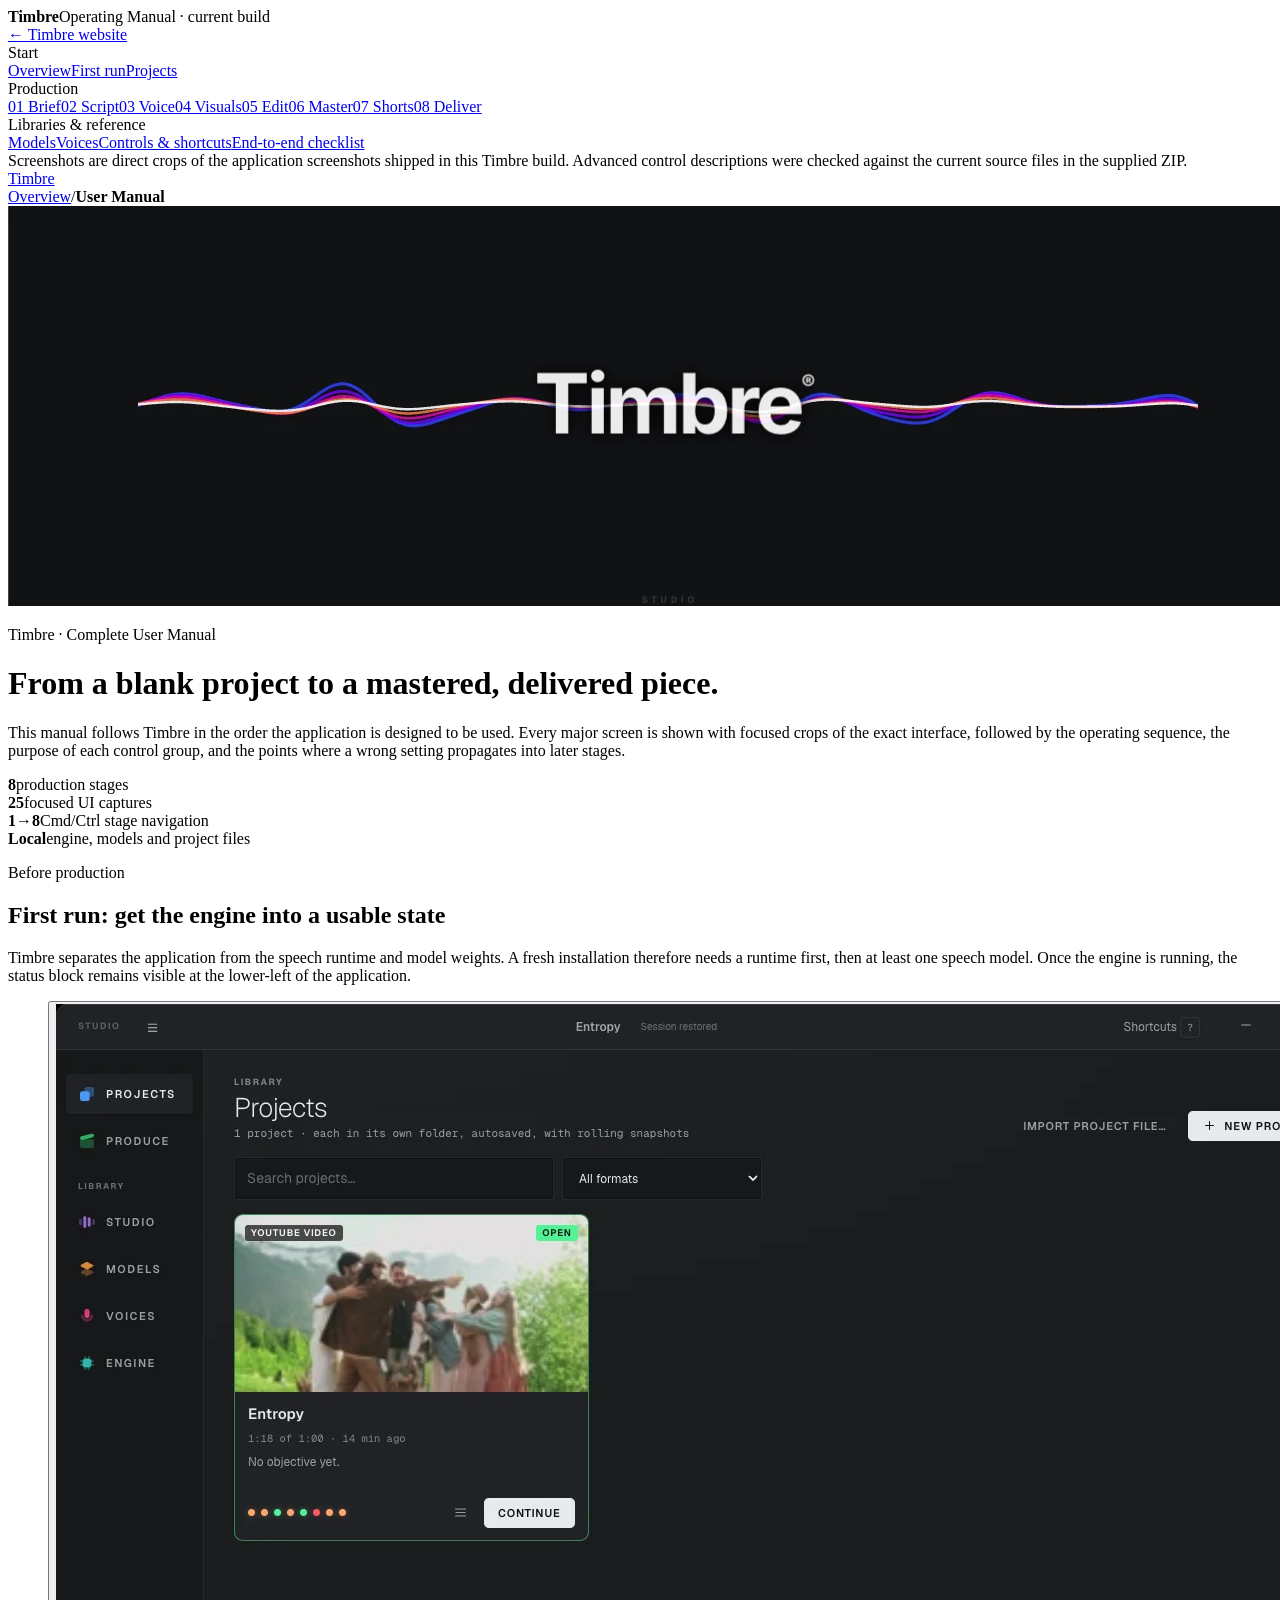
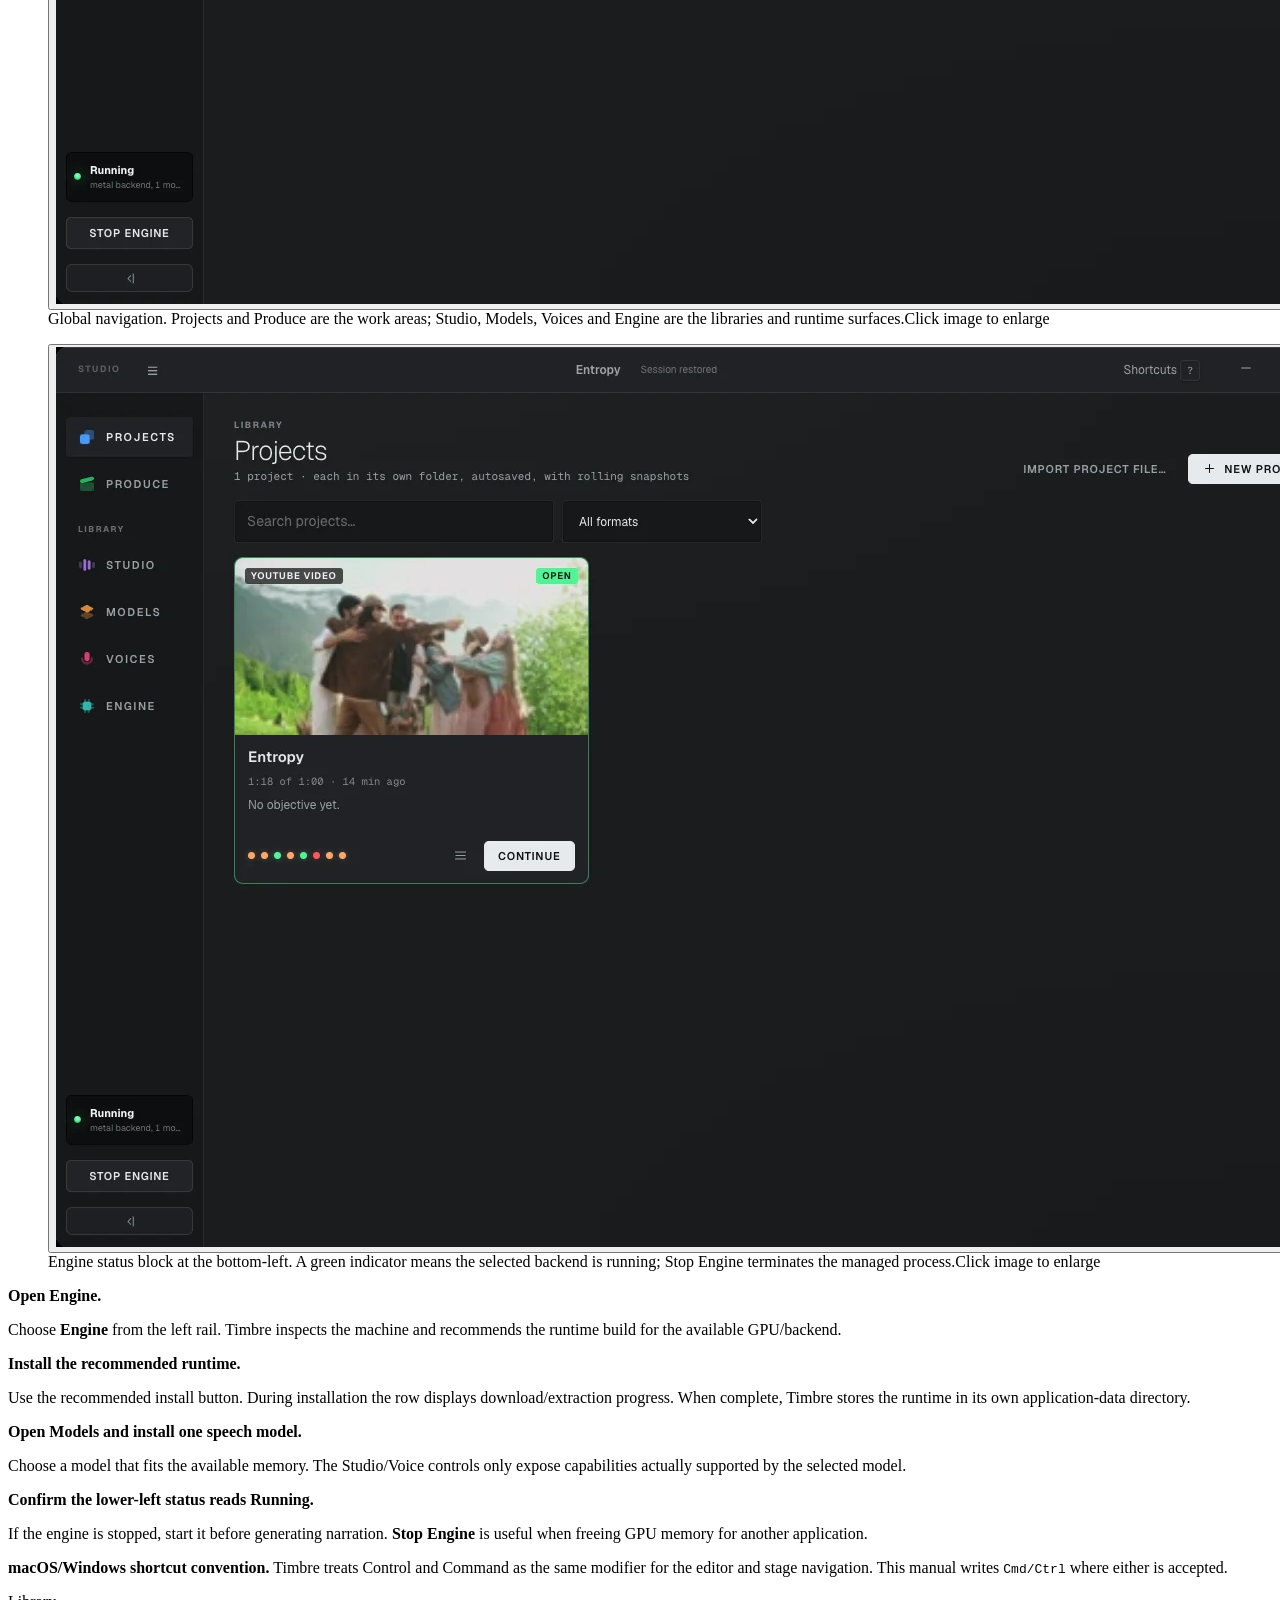
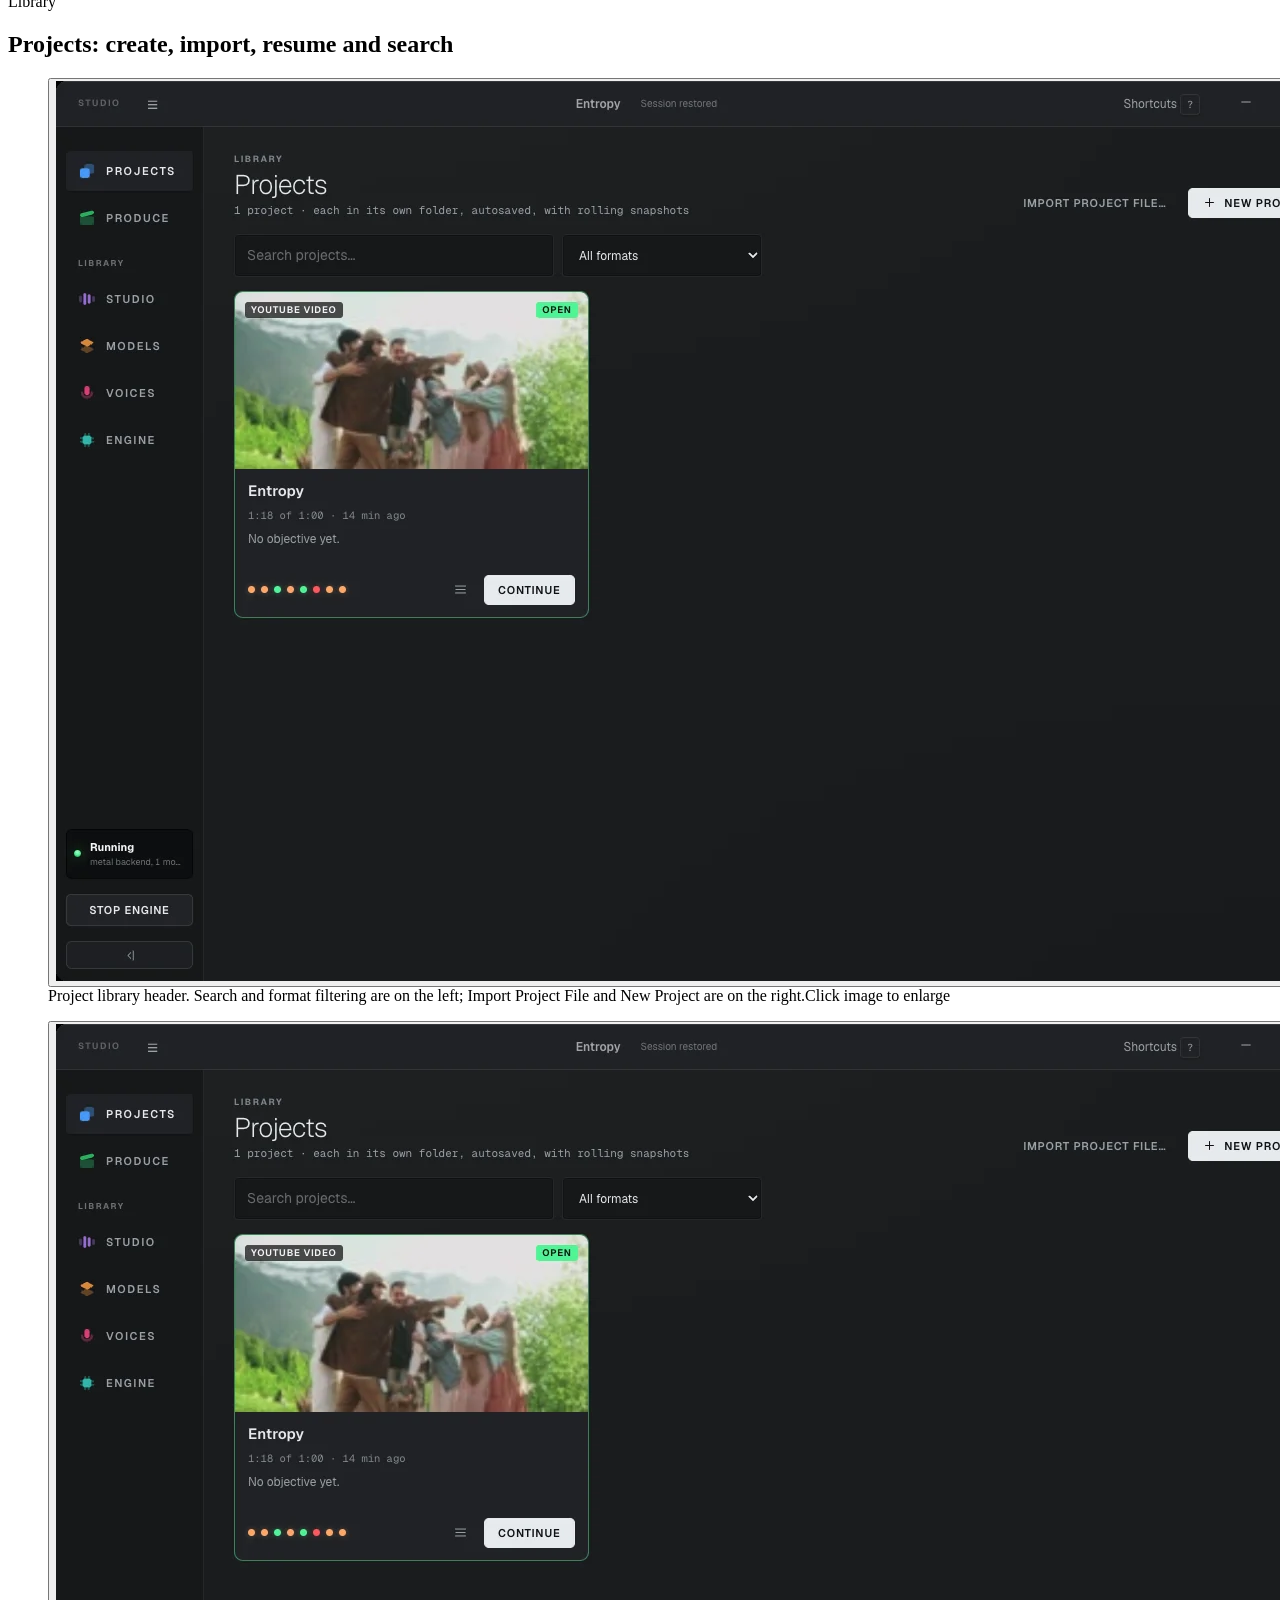
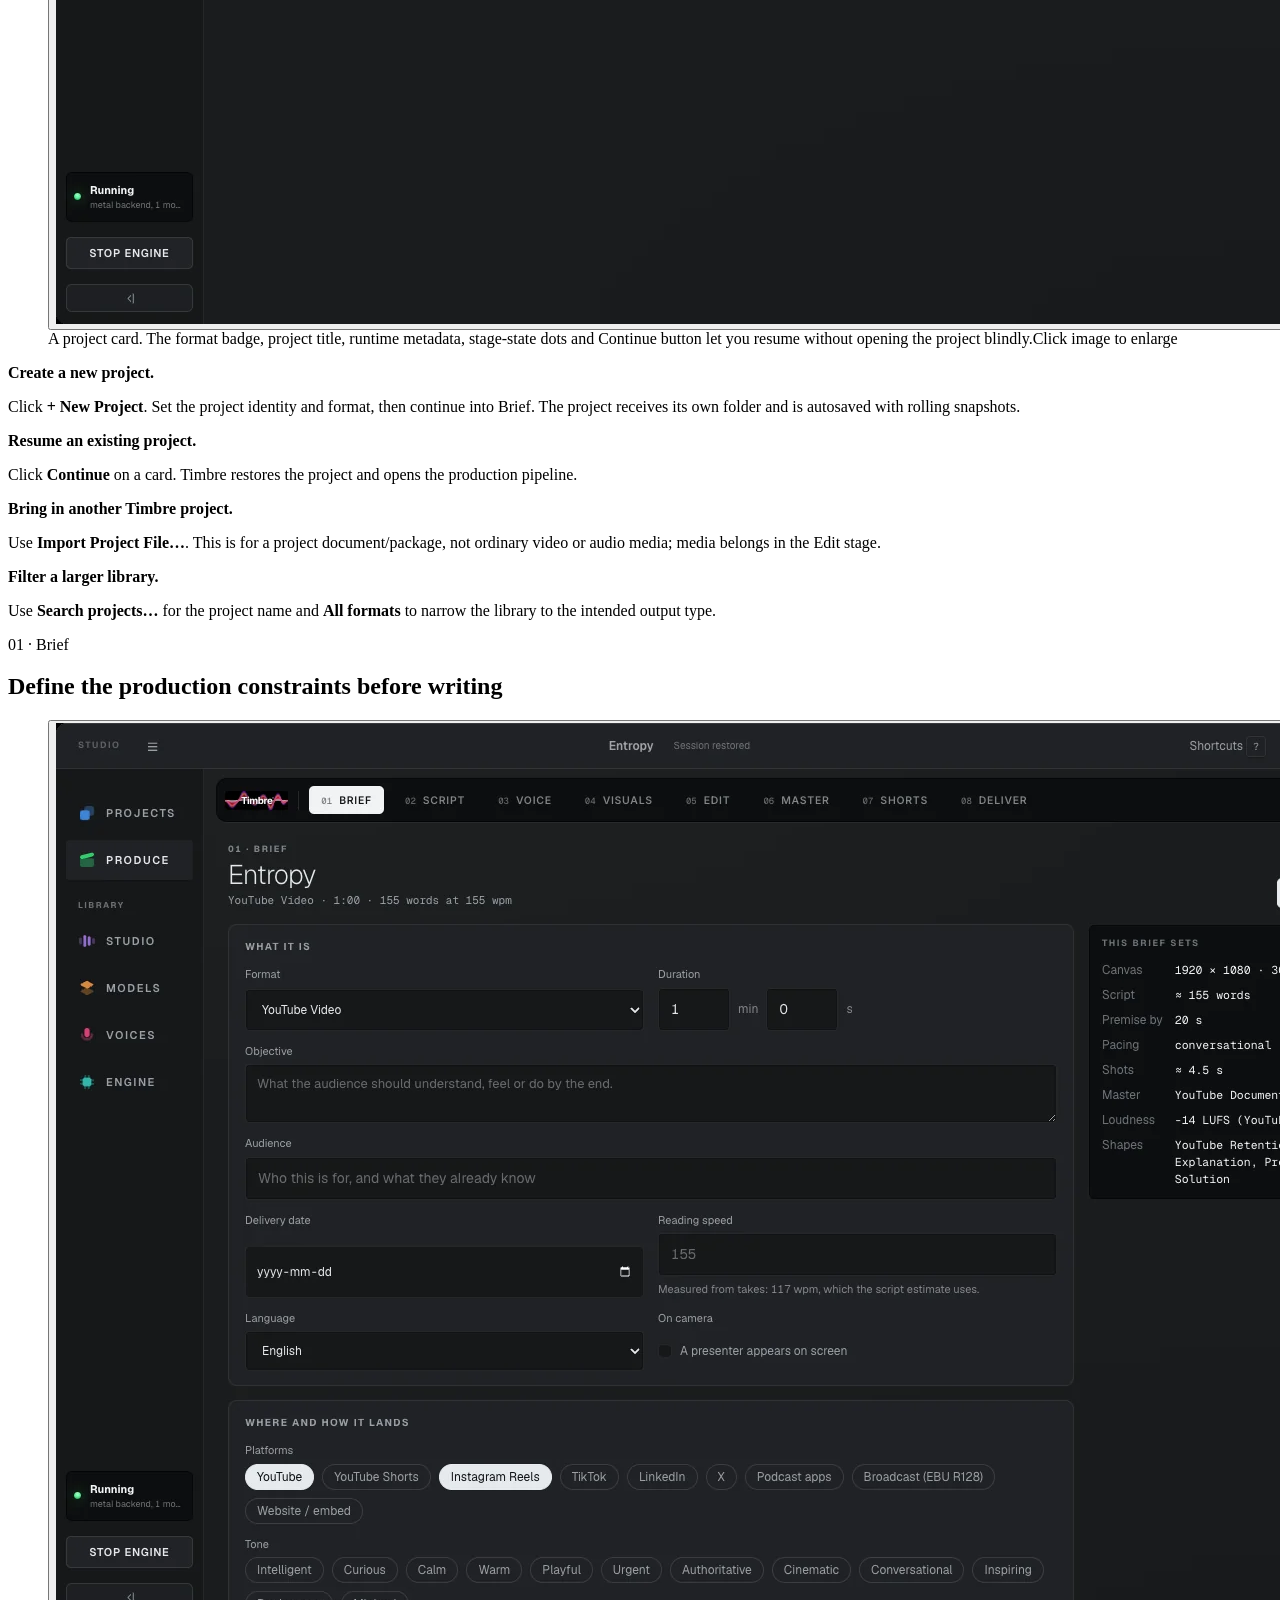
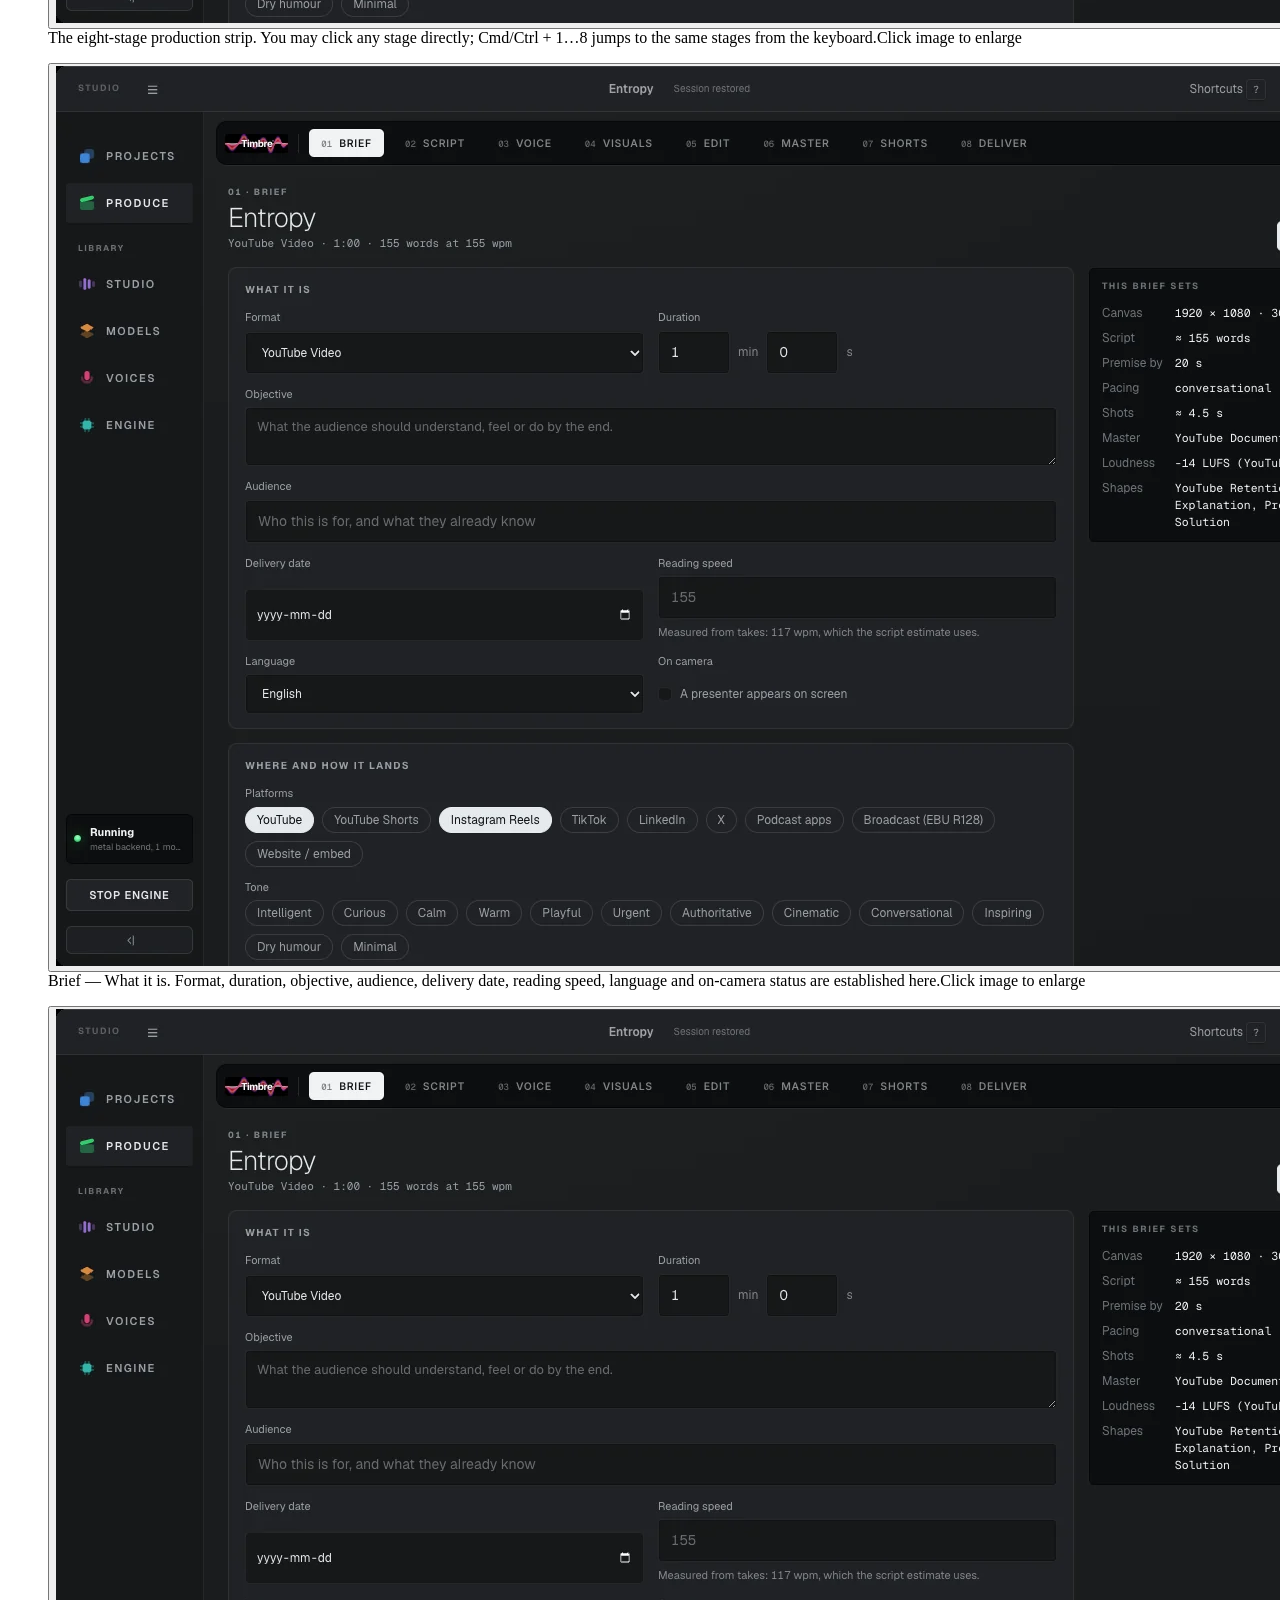
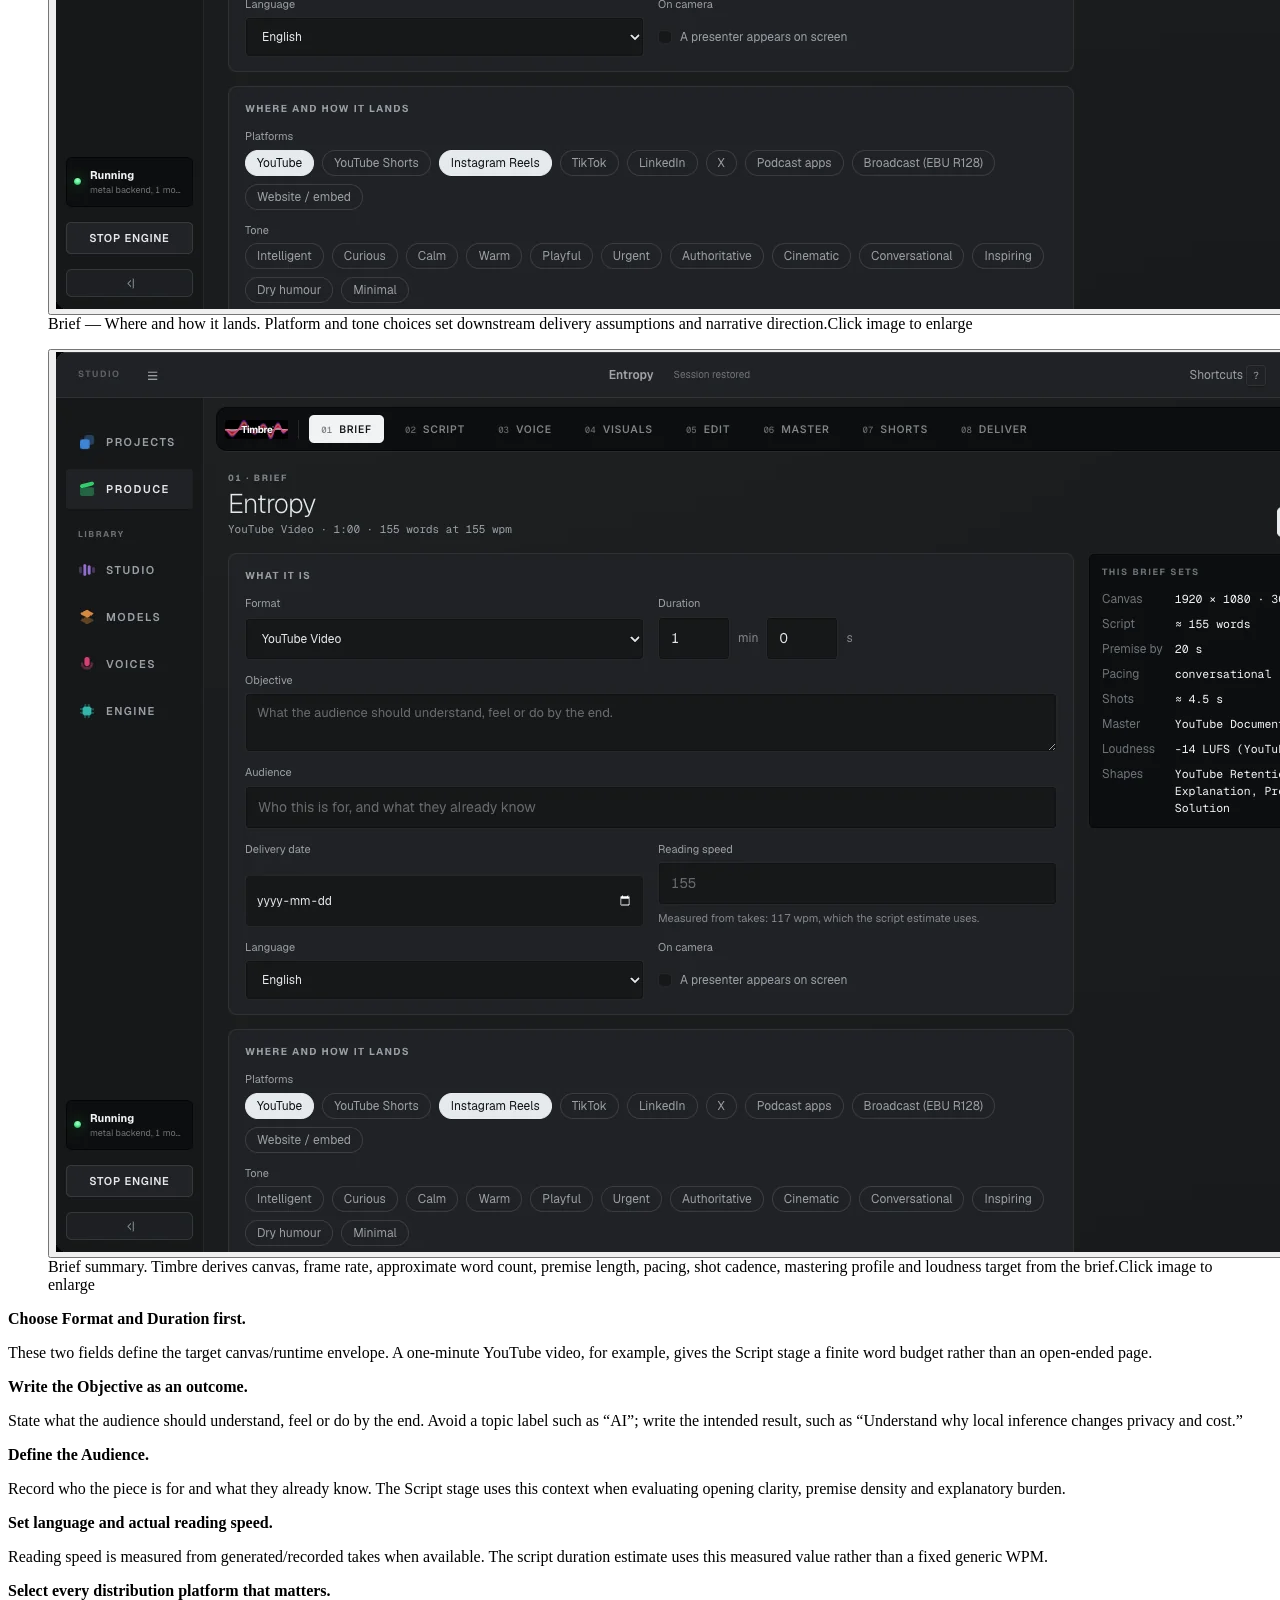
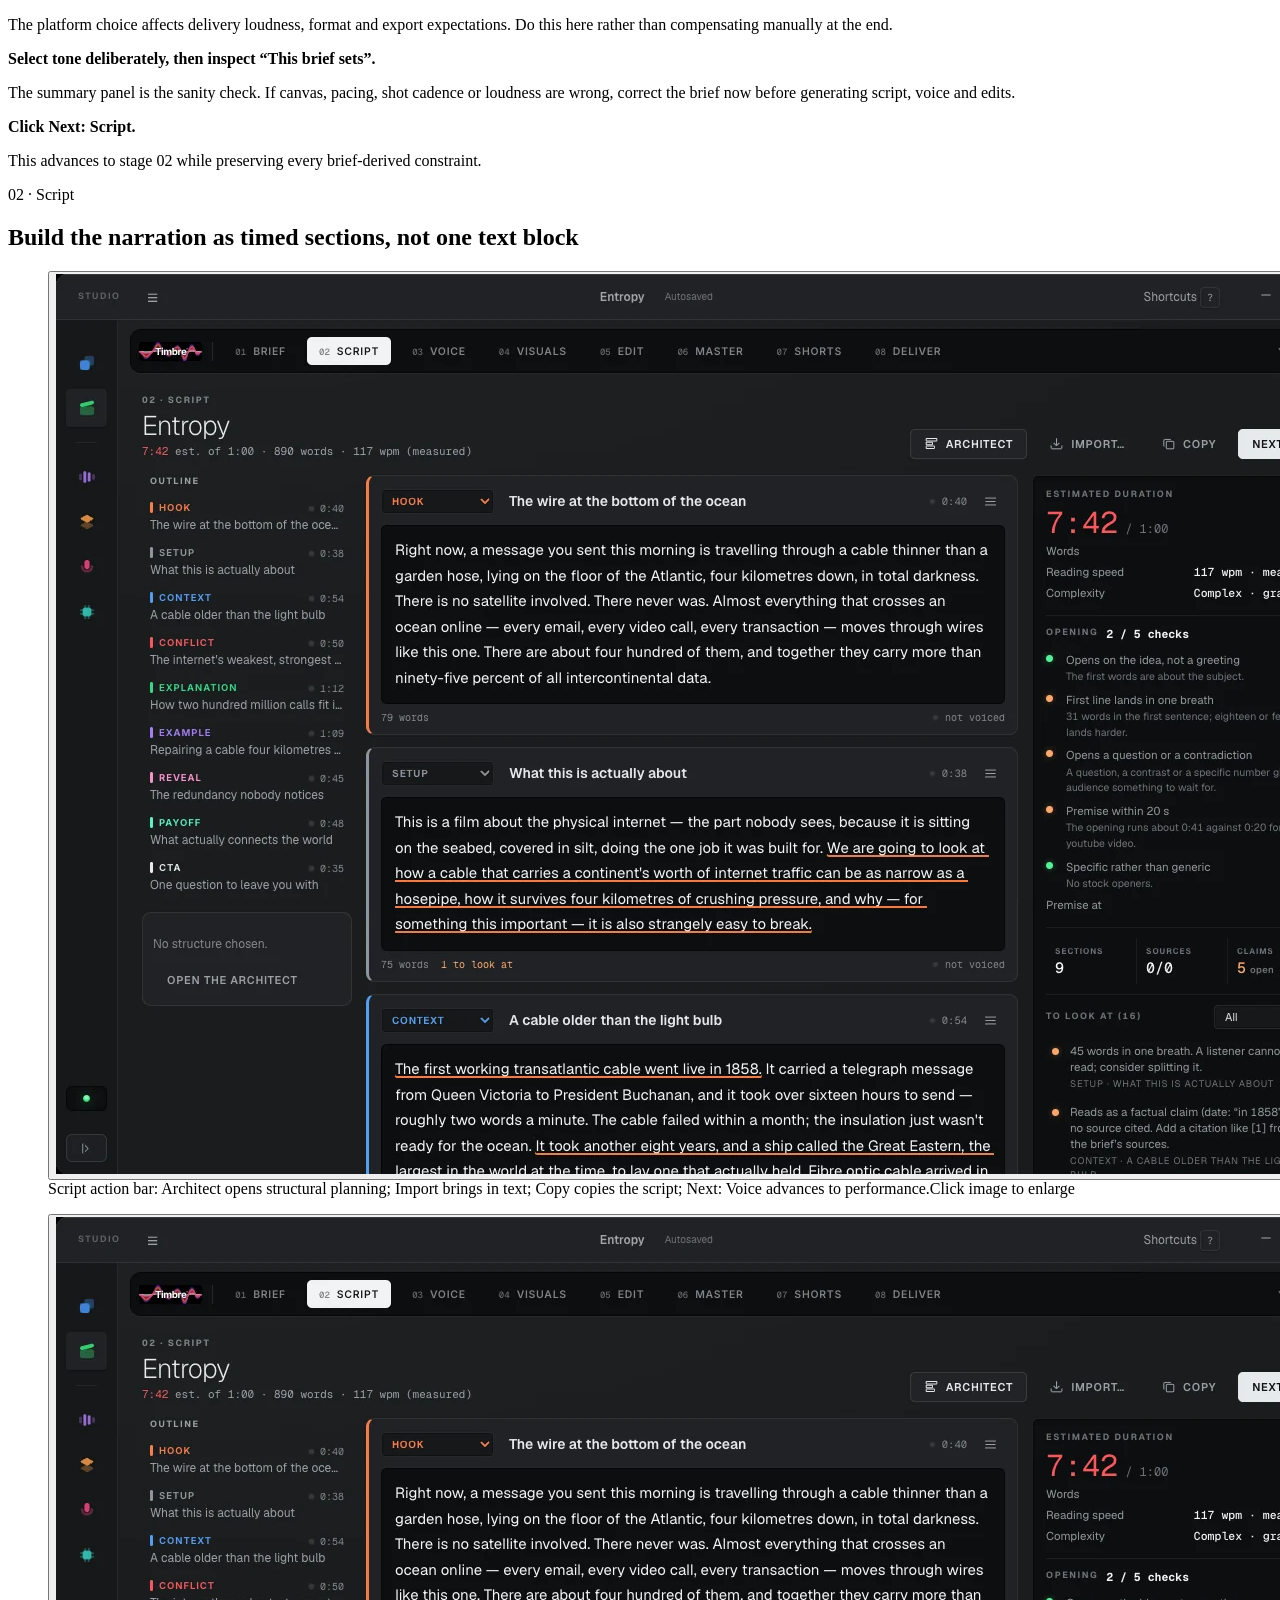
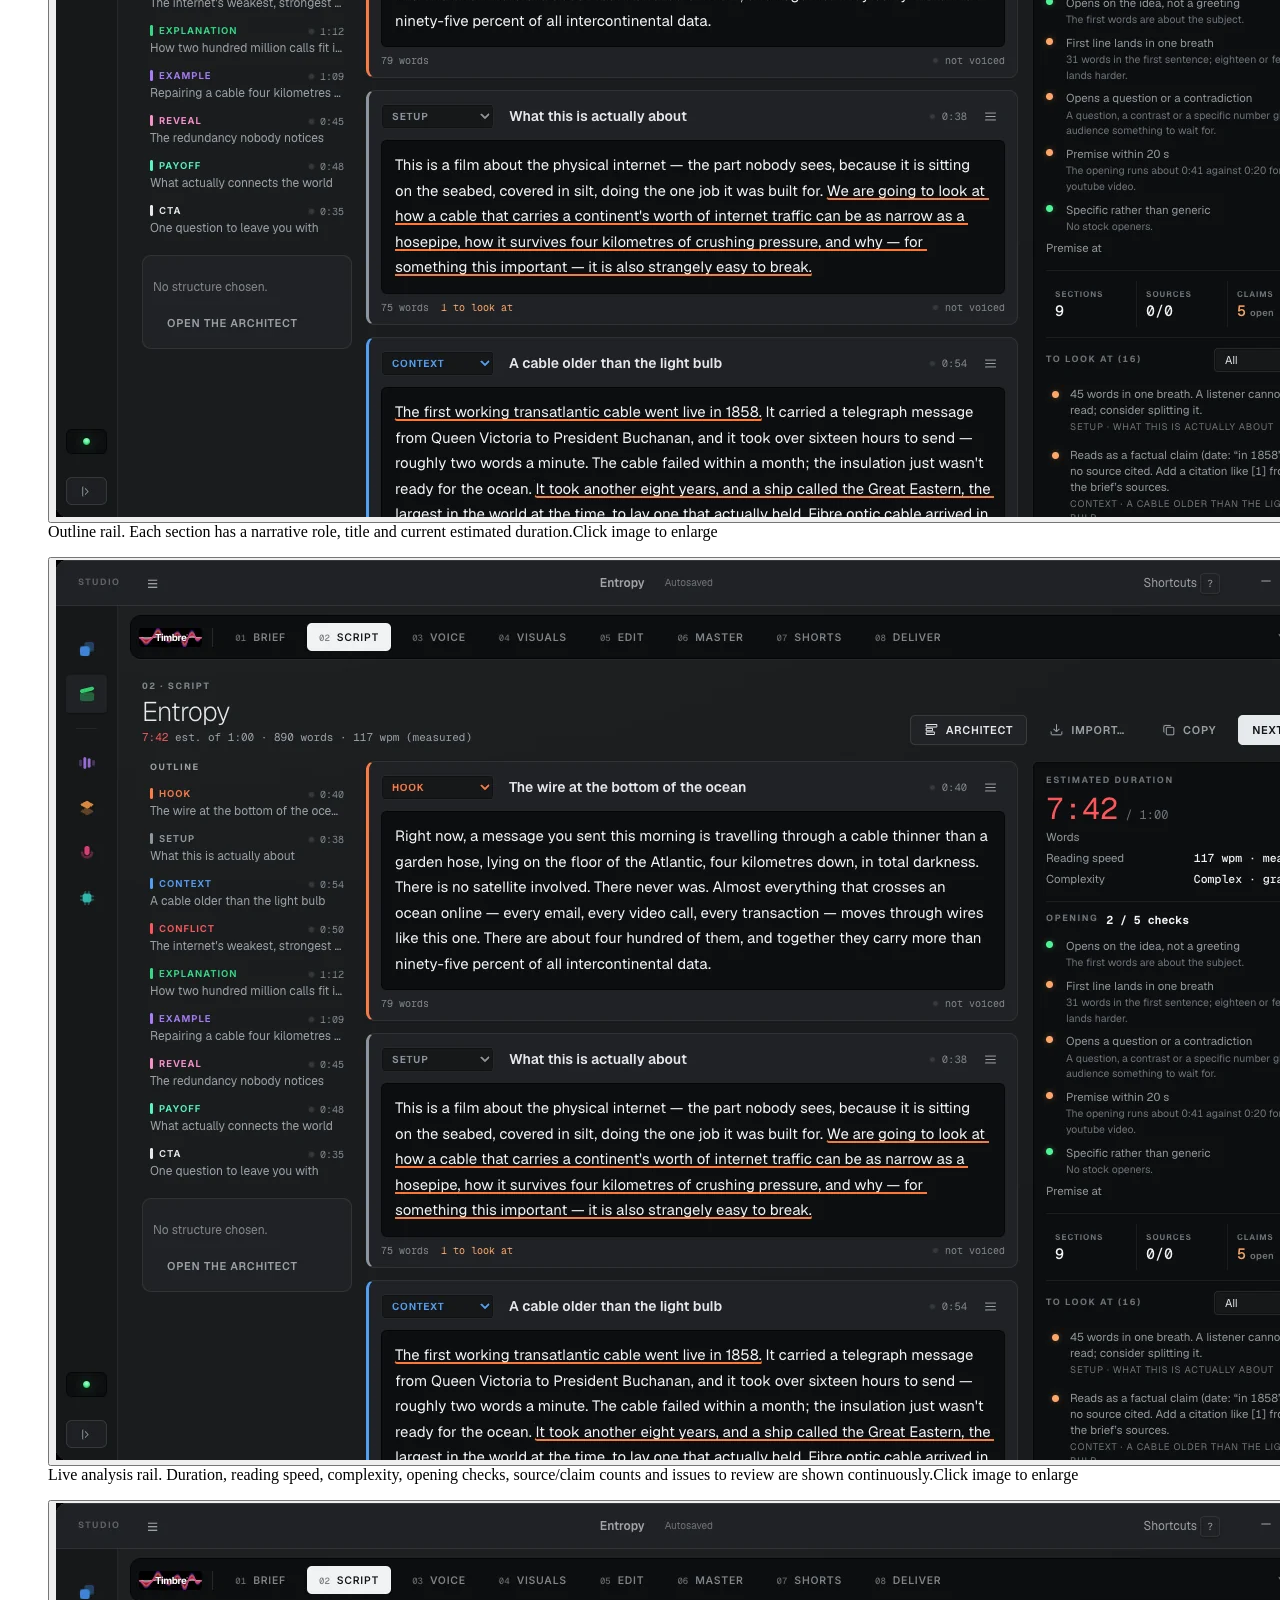
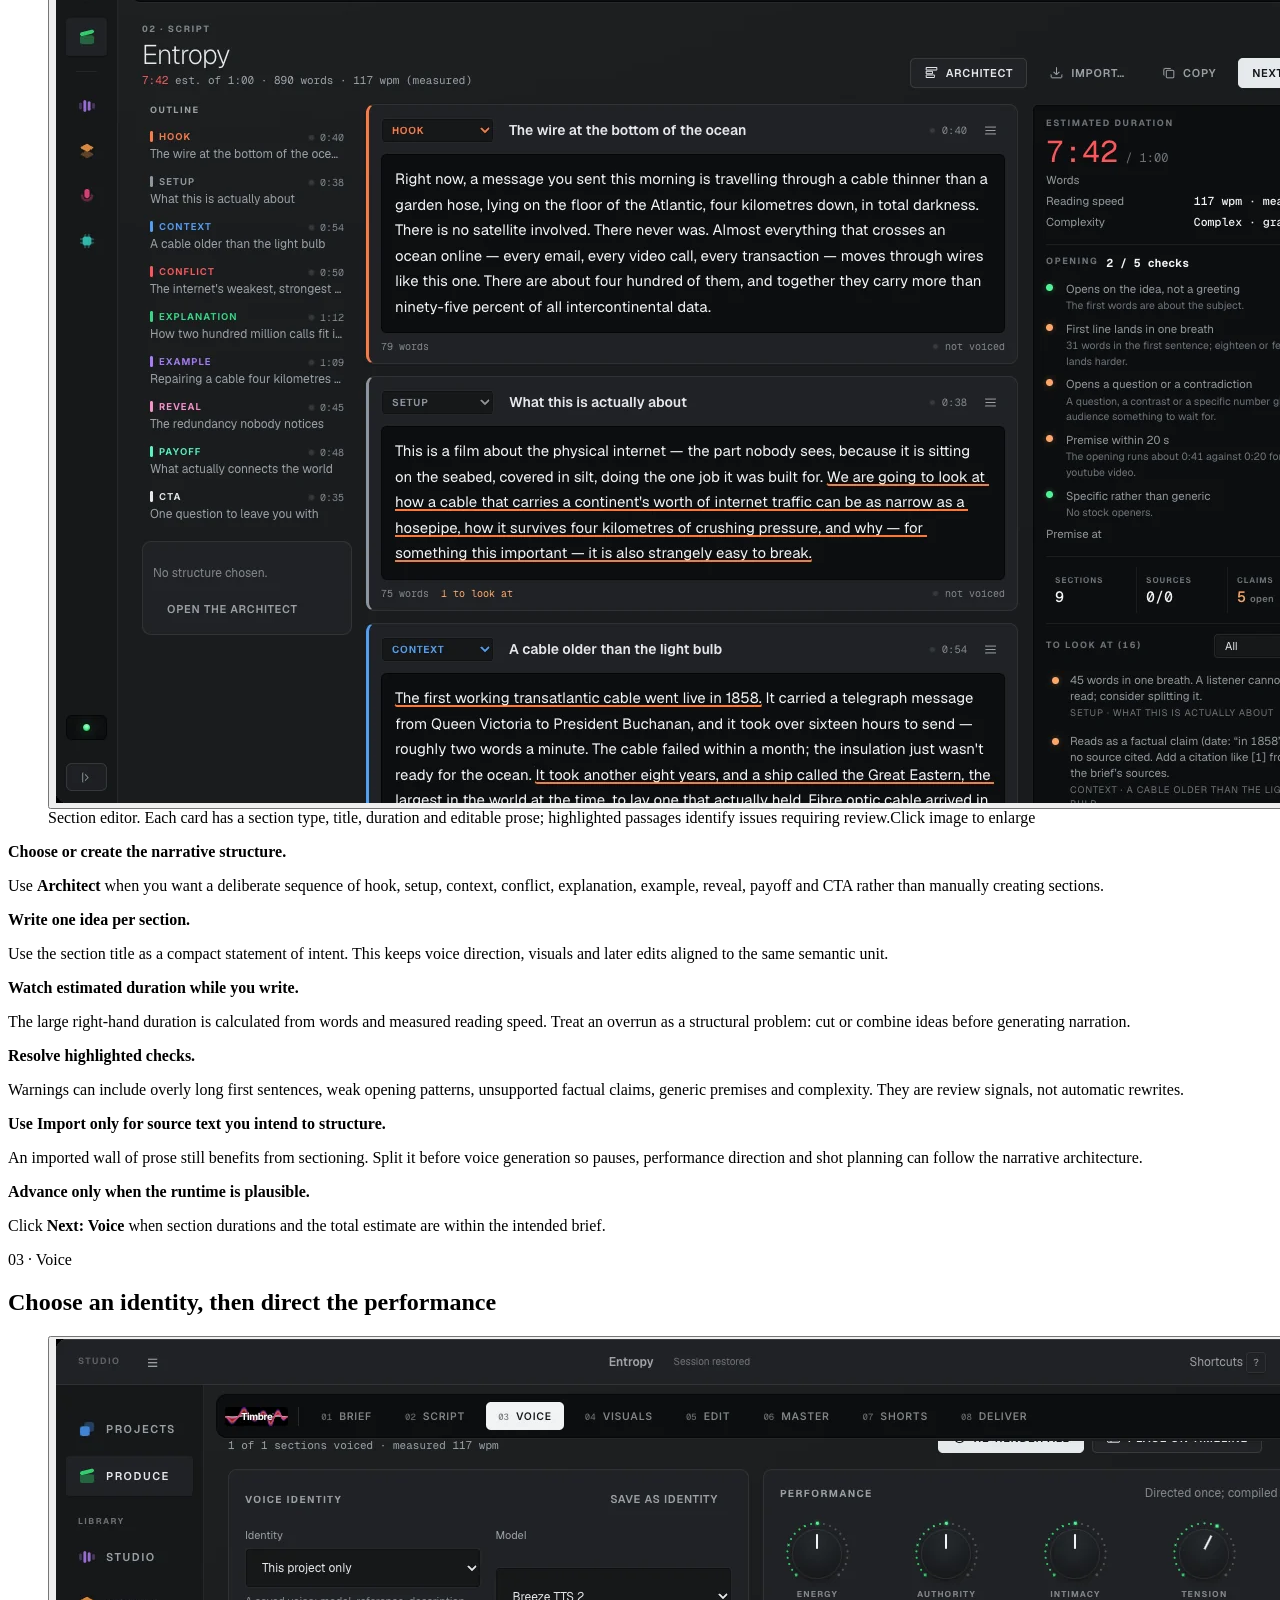
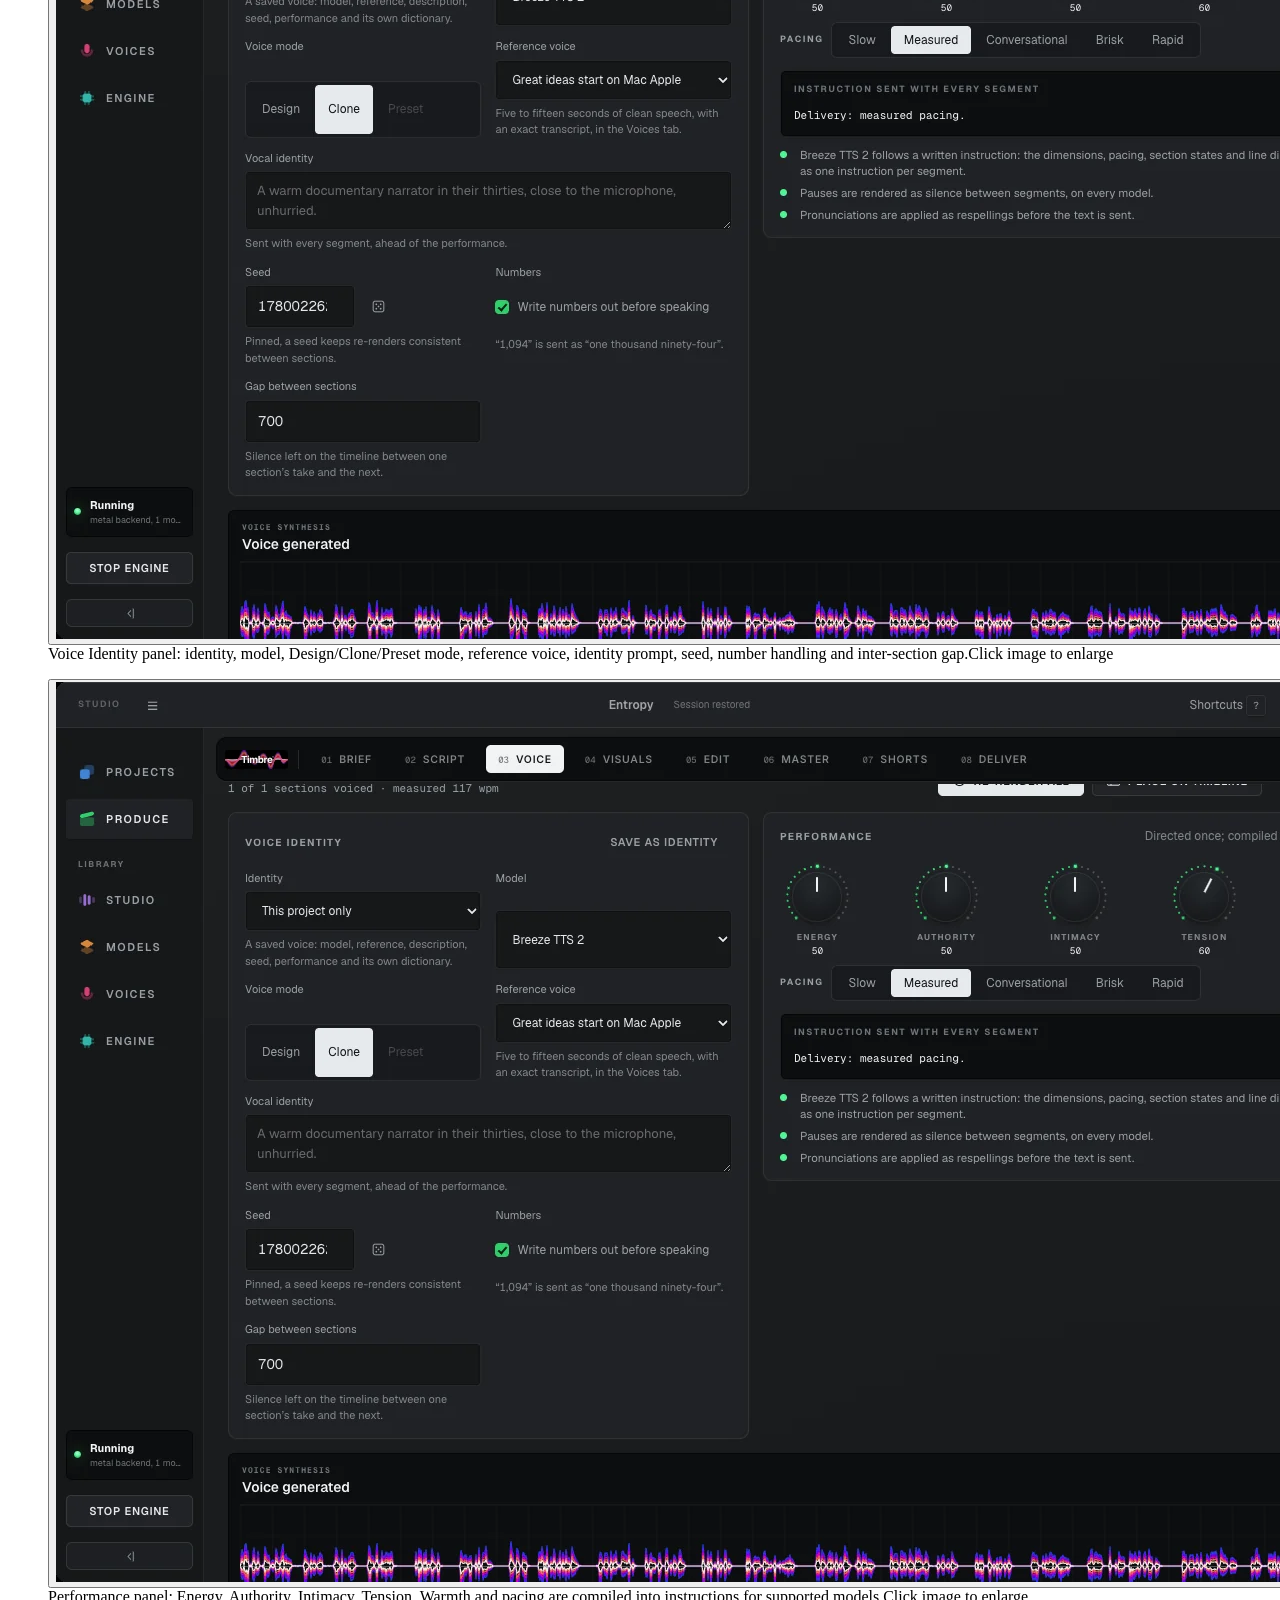
==== manual.html @ 017b365d "Add Timbre editorial user manual page" ====
<!DOCTYPE html>

<html lang="en">
<head>
<meta charset="utf-8"/>
<meta content="width=device-width, initial-scale=1" name="viewport"/>
<title>Timbre User Manual — Complete Workflow Guide</title>
<meta content="Detailed step-by-step operating manual for Timbre, with exact UI screenshots and control references." name="description"/>




<link rel="stylesheet" href="manual.css"/></head>
<body>
<div class="shell">
<aside class="side">
<div class="brand"><div><b>Timbre</b><span>Operating Manual · current build</span></div><a class="back-site" href="index.html">← Timbre website</a></div>
<div class="navgroup">Start</div>
<a href="#overview">Overview</a><a href="#first-run">First run</a><a href="#projects">Projects</a>
<div class="navgroup">Production</div>
<a href="#brief">01 Brief</a><a href="#script">02 Script</a><a href="#voice">03 Voice</a><a href="#visuals">04 Visuals</a><a href="#edit">05 Edit</a><a href="#master">06 Master</a><a href="#shorts">07 Shorts</a><a href="#deliver">08 Deliver</a>
<div class="navgroup">Libraries &amp; reference</div>
<a href="#models">Models</a><a href="#voices">Voices</a><a href="#controls">Controls &amp; shortcuts</a><a href="#workflow">End-to-end checklist</a>
<div class="mini">Screenshots are direct crops of the application screenshots shipped in this Timbre build. Advanced control descriptions were checked against the current source files in the supplied ZIP.</div>
</aside>
<main class="main"><nav class="manual-sitebar" aria-label="Timbre website">
  <a class="manual-sitebar-brand" href="index.html">Timbre</a>
  <div><a href="index.html">Overview</a><span aria-hidden="true">/</span><strong>User Manual</strong></div>
</nav>
<header class="hero" id="overview">
<div class="hero-shot"><img class="manual-source-full" src="img/00-masthead.webp" alt="Timbre masthead" width="1320" height="400"/></div>
<p class="eyebrow">Timbre · Complete User Manual</p>
<h1>From a blank project to a mastered, delivered piece.</h1>
<p class="lede">This manual follows Timbre in the order the application is designed to be used. Every major screen is shown with focused crops of the exact interface, followed by the operating sequence, the purpose of each control group, and the points where a wrong setting propagates into later stages.</p>
<div class="quick"><div><b>8</b><span>production stages</span></div><div><b>25</b><span>focused UI captures</span></div><div><b>1→8</b><span>Cmd/Ctrl stage navigation</span></div><div><b>Local</b><span>engine, models and project files</span></div></div>
</header>
<div class="content">
<section class="manual" id="first-run">
<p class="eyebrow">Before production</p><h2>First run: get the engine into a usable state</h2>
<p class="intro">Timbre separates the application from the speech runtime and model weights. A fresh installation therefore needs a runtime first, then at least one speech model. Once the engine is running, the status block remains visible at the lower-left of the application.</p>
<figure class="shot"><button aria-label="Open screenshot: Global navigation. Projects and Produce are the work areas; Studio, Models, Voices and Engine are the libraries and runtime surfaces." class="zoomable" data-src="img/01-projects.webp" type="button"><span class="crop-shell" style="width:116px;height:620px"><span class="crop-stage" style="width:160px;height:855px;transform:scale(0.725146)"><img class="crop-source" src="img/01-projects.webp" alt="Global navigation. Projects and Produce are the work areas; Studio, Models, Voices and Engine are the libraries and runtime surfaces." loading="lazy" style="width:1300px;height:900px;left:-0px;top:-45px"/></span></span></button><figcaption>Global navigation. Projects and Produce are the work areas; Studio, Models, Voices and Engine are the libraries and runtime surfaces.<span>Click image to enlarge</span></figcaption></figure>
<figure class="shot"><button aria-label="Open screenshot: Engine status block at the bottom-left. A green indicator means the selected backend is running; Stop Engine terminates the managed process." class="zoomable" data-src="img/01-projects.webp" type="button"><span class="crop-shell" style="width:141px;height:150px"><span class="crop-stage" style="width:160px;height:170px;transform:scale(0.880000)"><img class="crop-source" src="img/01-projects.webp" alt="Engine status block at the bottom-left. A green indicator means the selected backend is running; Stop Engine terminates the managed process." loading="lazy" style="width:1300px;height:900px;left:-0px;top:-730px"/></span></span></button><figcaption>Engine status block at the bottom-left. A green indicator means the selected backend is running; Stop Engine terminates the managed process.<span>Click image to enlarge</span></figcaption></figure>
<div class="steps">
<div class="step"><div><b>Open Engine.</b><p>Choose <strong>Engine</strong> from the left rail. Timbre inspects the machine and recommends the runtime build for the available GPU/backend.</p></div></div>
<div class="step"><div><b>Install the recommended runtime.</b><p>Use the recommended install button. During installation the row displays download/extraction progress. When complete, Timbre stores the runtime in its own application-data directory.</p></div></div>
<div class="step"><div><b>Open Models and install one speech model.</b><p>Choose a model that fits the available memory. The Studio/Voice controls only expose capabilities actually supported by the selected model.</p></div></div>
<div class="step"><div><b>Confirm the lower-left status reads Running.</b><p>If the engine is stopped, start it before generating narration. <strong>Stop Engine</strong> is useful when freeing GPU memory for another application.</p></div></div>
</div>
<div class="note"><b>macOS/Windows shortcut convention.</b> Timbre treats Control and Command as the same modifier for the editor and stage navigation. This manual writes <kbd>Cmd/Ctrl</kbd> where either is accepted.</div>
</section>
<section class="manual" id="projects">
<p class="eyebrow">Library</p><h2>Projects: create, import, resume and search</h2>
<figure class="shot"><button aria-label="Open screenshot: Project library header. Search and format filtering are on the left; Import Project File and New Project are on the right." class="zoomable" data-src="img/01-projects.webp" type="button"><span class="crop-shell" style="width:780px;height:83px"><span class="crop-stage" style="width:1125px;height:120px;transform:scale(0.693333)"><img class="crop-source" src="img/01-projects.webp" alt="Project library header. Search and format filtering are on the left; Import Project File and New Project are on the right." loading="lazy" style="width:1300px;height:900px;left:-165px;top:-85px"/></span></span></button><figcaption>Project library header. Search and format filtering are on the left; Import Project File and New Project are on the right.<span>Click image to enlarge</span></figcaption></figure>
<figure class="shot"><button aria-label="Open screenshot: A project card. The format badge, project title, runtime metadata, stage-state dots and Continue button let you resume without opening the project blindly." class="zoomable" data-src="img/01-projects.webp" type="button"><span class="crop-shell" style="width:352px;height:321px"><span class="crop-stage" style="width:400px;height:365px;transform:scale(0.880000)"><img class="crop-source" src="img/01-projects.webp" alt="A project card. The format badge, project title, runtime metadata, stage-state dots and Continue button let you resume without opening the project blindly." loading="lazy" style="width:1300px;height:900px;left:-165px;top:-195px"/></span></span></button><figcaption>A project card. The format badge, project title, runtime metadata, stage-state dots and Continue button let you resume without opening the project blindly.<span>Click image to enlarge</span></figcaption></figure>
<div class="steps">
<div class="step"><div><b>Create a new project.</b><p>Click <strong>+ New Project</strong>. Set the project identity and format, then continue into Brief. The project receives its own folder and is autosaved with rolling snapshots.</p></div></div>
<div class="step"><div><b>Resume an existing project.</b><p>Click <strong>Continue</strong> on a card. Timbre restores the project and opens the production pipeline.</p></div></div>
<div class="step"><div><b>Bring in another Timbre project.</b><p>Use <strong>Import Project File…</strong>. This is for a project document/package, not ordinary video or audio media; media belongs in the Edit stage.</p></div></div>
<div class="step"><div><b>Filter a larger library.</b><p>Use <strong>Search projects…</strong> for the project name and <strong>All formats</strong> to narrow the library to the intended output type.</p></div></div>
</div>
</section>
<section class="manual" id="brief">
<p class="eyebrow">01 · Brief</p><h2>Define the production constraints before writing</h2>
<figure class="shot"><button aria-label="Open screenshot: The eight-stage production strip. You may click any stage directly; Cmd/Ctrl + 1…8 jumps to the same stages from the keyboard." class="zoomable" data-src="img/02-brief.webp" type="button"><span class="crop-shell" style="width:780px;height:40px"><span class="crop-stage" style="width:1210px;height:62px;transform:scale(0.644628)"><img class="crop-source" src="img/02-brief.webp" alt="The eight-stage production strip. You may click any stage directly; Cmd/Ctrl + 1…8 jumps to the same stages from the keyboard." loading="lazy" style="width:1366px;height:900px;left:-150px;top:-50px"/></span></span></button><figcaption>The eight-stage production strip. You may click any stage directly; Cmd/Ctrl + 1…8 jumps to the same stages from the keyboard.<span>Click image to enlarge</span></figcaption></figure>
<figure class="shot"><button aria-label="Open screenshot: Brief — What it is. Format, duration, objective, audience, delivery date, reading speed, language and on-camera status are established here." class="zoomable" data-src="img/02-brief.webp" type="button"><span class="crop-shell" style="width:761px;height:427px"><span class="crop-stage" style="width:865px;height:485px;transform:scale(0.880000)"><img class="crop-source" src="img/02-brief.webp" alt="Brief — What it is. Format, duration, objective, audience, delivery date, reading speed, language and on-camera status are established here." loading="lazy" style="width:1366px;height:900px;left:-160px;top:-185px"/></span></span></button><figcaption>Brief — What it is. Format, duration, objective, audience, delivery date, reading speed, language and on-camera status are established here.<span>Click image to enlarge</span></figcaption></figure>
<figure class="shot"><button aria-label="Open screenshot: Brief — Where and how it lands. Platform and tone choices set downstream delivery assumptions and narrative direction." class="zoomable" data-src="img/02-brief.webp" type="button"><span class="crop-shell" style="width:766px;height:211px"><span class="crop-stage" style="width:870px;height:240px;transform:scale(0.880000)"><img class="crop-source" src="img/02-brief.webp" alt="Brief — Where and how it lands. Platform and tone choices set downstream delivery assumptions and narrative direction." loading="lazy" style="width:1366px;height:900px;left:-160px;top:-660px"/></span></span></button><figcaption>Brief — Where and how it lands. Platform and tone choices set downstream delivery assumptions and narrative direction.<span>Click image to enlarge</span></figcaption></figure>
<figure class="shot"><button aria-label="Open screenshot: Brief summary. Timbre derives canvas, frame rate, approximate word count, premise length, pacing, shot cadence, mastering profile and loudness target from the brief." class="zoomable" data-src="img/02-brief.webp" type="button"><span class="crop-shell" style="width:277px;height:279px"><span class="crop-stage" style="width:315px;height:317px;transform:scale(0.880000)"><img class="crop-source" src="img/02-brief.webp" alt="Brief summary. Timbre derives canvas, frame rate, approximate word count, premise length, pacing, shot cadence, mastering profile and loudness target from the brief." loading="lazy" style="width:1366px;height:900px;left:-1020px;top:-188px"/></span></span></button><figcaption>Brief summary. Timbre derives canvas, frame rate, approximate word count, premise length, pacing, shot cadence, mastering profile and loudness target from the brief.<span>Click image to enlarge</span></figcaption></figure>
<div class="steps">
<div class="step"><div><b>Choose Format and Duration first.</b><p>These two fields define the target canvas/runtime envelope. A one-minute YouTube video, for example, gives the Script stage a finite word budget rather than an open-ended page.</p></div></div>
<div class="step"><div><b>Write the Objective as an outcome.</b><p>State what the audience should understand, feel or do by the end. Avoid a topic label such as “AI”; write the intended result, such as “Understand why local inference changes privacy and cost.”</p></div></div>
<div class="step"><div><b>Define the Audience.</b><p>Record who the piece is for and what they already know. The Script stage uses this context when evaluating opening clarity, premise density and explanatory burden.</p></div></div>
<div class="step"><div><b>Set language and actual reading speed.</b><p>Reading speed is measured from generated/recorded takes when available. The script duration estimate uses this measured value rather than a fixed generic WPM.</p></div></div>
<div class="step"><div><b>Select every distribution platform that matters.</b><p>The platform choice affects delivery loudness, format and export expectations. Do this here rather than compensating manually at the end.</p></div></div>
<div class="step"><div><b>Select tone deliberately, then inspect “This brief sets”.</b><p>The summary panel is the sanity check. If canvas, pacing, shot cadence or loudness are wrong, correct the brief now before generating script, voice and edits.</p></div></div>
<div class="step"><div><b>Click Next: Script.</b><p>This advances to stage 02 while preserving every brief-derived constraint.</p></div></div>
</div>
</section>
<section class="manual" id="script">
<p class="eyebrow">02 · Script</p><h2>Build the narration as timed sections, not one text block</h2>
<figure class="shot"><button aria-label="Open screenshot: Script action bar: Architect opens structural planning; Import brings in text; Copy copies the script; Next: Voice advances to performance." class="zoomable" data-src="img/03-script.webp" type="button"><span class="crop-shell" style="width:414px;height:44px"><span class="crop-stage" style="width:470px;height:50px;transform:scale(0.880000)"><img class="crop-source" src="img/03-script.webp" alt="Script action bar: Architect opens structural planning; Import brings in text; Copy copies the script; Next: Voice advances to performance." loading="lazy" style="width:1320px;height:900px;left:-835px;top:-145px"/></span></span></button><figcaption>Script action bar: Architect opens structural planning; Import brings in text; Copy copies the script; Next: Voice advances to performance.<span>Click image to enlarge</span></figcaption></figure>
<div class="two">
<figure class="shot"><button aria-label="Open screenshot: Outline rail. Each section has a narrative role, title and current estimated duration." class="zoomable" data-src="img/03-script.webp" type="button"><span class="crop-shell" style="width:216px;height:480px"><span class="crop-stage" style="width:245px;height:545px;transform:scale(0.880000)"><img class="crop-source" src="img/03-script.webp" alt="Outline rail. Each section has a narrative role, title and current estimated duration." loading="lazy" style="width:1320px;height:900px;left:-70px;top:-190px"/></span></span></button><figcaption>Outline rail. Each section has a narrative role, title and current estimated duration.<span>Click image to enlarge</span></figcaption></figure>
<figure class="shot"><button aria-label="Open screenshot: Live analysis rail. Duration, reading speed, complexity, opening checks, source/claim counts and issues to review are shown continuously." class="zoomable" data-src="img/03-script.webp" type="button"><span class="crop-shell" style="width:286px;height:620px"><span class="crop-stage" style="width:330px;height:715px;transform:scale(0.867133)"><img class="crop-source" src="img/03-script.webp" alt="Live analysis rail. Duration, reading speed, complexity, opening checks, source/claim counts and issues to review are shown continuously." loading="lazy" style="width:1320px;height:900px;left:-970px;top:-185px"/></span></span></button><figcaption>Live analysis rail. Duration, reading speed, complexity, opening checks, source/claim counts and issues to review are shown continuously.<span>Click image to enlarge</span></figcaption></figure>
</div>
<figure class="shot"><button aria-label="Open screenshot: Section editor. Each card has a section type, title, duration and editable prose; highlighted passages identify issues requiring review." class="zoomable" data-src="img/03-script.webp" type="button"><span class="crop-shell" style="width:594px;height:484px"><span class="crop-stage" style="width:675px;height:550px;transform:scale(0.880000)"><img class="crop-source" src="img/03-script.webp" alt="Section editor. Each card has a section type, title, duration and editable prose; highlighted passages identify issues requiring review." loading="lazy" style="width:1320px;height:900px;left:-305px;top:-190px"/></span></span></button><figcaption>Section editor. Each card has a section type, title, duration and editable prose; highlighted passages identify issues requiring review.<span>Click image to enlarge</span></figcaption></figure>
<div class="steps">
<div class="step"><div><b>Choose or create the narrative structure.</b><p>Use <strong>Architect</strong> when you want a deliberate sequence of hook, setup, context, conflict, explanation, example, reveal, payoff and CTA rather than manually creating sections.</p></div></div>
<div class="step"><div><b>Write one idea per section.</b><p>Use the section title as a compact statement of intent. This keeps voice direction, visuals and later edits aligned to the same semantic unit.</p></div></div>
<div class="step"><div><b>Watch estimated duration while you write.</b><p>The large right-hand duration is calculated from words and measured reading speed. Treat an overrun as a structural problem: cut or combine ideas before generating narration.</p></div></div>
<div class="step"><div><b>Resolve highlighted checks.</b><p>Warnings can include overly long first sentences, weak opening patterns, unsupported factual claims, generic premises and complexity. They are review signals, not automatic rewrites.</p></div></div>
<div class="step"><div><b>Use Import only for source text you intend to structure.</b><p>An imported wall of prose still benefits from sectioning. Split it before voice generation so pauses, performance direction and shot planning can follow the narrative architecture.</p></div></div>
<div class="step"><div><b>Advance only when the runtime is plausible.</b><p>Click <strong>Next: Voice</strong> when section durations and the total estimate are within the intended brief.</p></div></div>
</div>
</section>
<section class="manual" id="voice">
<p class="eyebrow">03 · Voice</p><h2>Choose an identity, then direct the performance</h2>
<div class="two"><figure class="shot"><button aria-label="Open screenshot: Voice Identity panel: identity, model, Design/Clone/Preset mode, reference voice, identity prompt, seed, number handling and inter-section gap." class="zoomable" data-src="img/04-voice.webp" type="button"><span class="crop-shell" style="width:471px;height:563px"><span class="crop-stage" style="width:535px;height:640px;transform:scale(0.880000)"><img class="crop-source" src="img/04-voice.webp" alt="Voice Identity panel: identity, model, Design/Clone/Preset mode, reference voice, identity prompt, seed, number handling and inter-section gap." loading="lazy" style="width:1366px;height:900px;left:-165px;top:-125px"/></span></span></button><figcaption>Voice Identity panel: identity, model, Design/Clone/Preset mode, reference voice, identity prompt, seed, number handling and inter-section gap.<span>Click image to enlarge</span></figcaption></figure><figure class="shot"><button aria-label="Open screenshot: Performance panel: Energy, Authority, Intimacy, Tension, Warmth and pacing are compiled into instructions for supported models." class="zoomable" data-src="img/04-voice.webp" type="button"><span class="crop-shell" style="width:561px;height:339px"><span class="crop-stage" style="width:638px;height:385px;transform:scale(0.880000)"><img class="crop-source" src="img/04-voice.webp" alt="Performance panel: Energy, Authority, Intimacy, Tension, Warmth and pacing are compiled into instructions for supported models." loading="lazy" style="width:1366px;height:900px;left:-700px;top:-125px"/></span></span></button><figcaption>Performance panel: Energy, Authority, Intimacy, Tension, Warmth and pacing are compiled into instructions for supported models.<span>Click image to enlarge</span></figcaption></figure></div>
<figure class="shot"><button aria-label="Open screenshot: Generated voice waveform. Once synthesis completes, the resulting take is visible as audio rather than only a status message." class="zoomable" data-src="img/04-voice.webp" type="button"><span class="crop-shell" style="width:780px;height:93px"><span class="crop-stage" style="width:1175px;height:140px;transform:scale(0.663830)"><img class="crop-source" src="img/04-voice.webp" alt="Generated voice waveform. Once synthesis completes, the resulting take is visible as audio rather than only a status message." loading="lazy" style="width:1366px;height:900px;left:-165px;top:-760px"/></span></span></button><figcaption>Generated voice waveform. Once synthesis completes, the resulting take is visible as audio rather than only a status message.<span>Click image to enlarge</span></figcaption></figure>
<div class="steps">
<div class="step"><div><b>Select the voice identity scope.</b><p><strong>This project only</strong> keeps the configuration local to the project. Use <strong>Save as Identity</strong> when you want the same model/reference/direction available later.</p></div></div>
<div class="step"><div><b>Select a Model.</b><p>Only installed speech models appear. The mode and generation controls change according to the model specification, so unsupported settings are not sent to the engine.</p></div></div>
<div class="step"><div><b>Choose Design, Clone or Preset.</b><p><strong>Design</strong> builds a voice from a written description. <strong>Clone</strong> uses a saved reference voice. <strong>Preset</strong> selects voices bundled with models that provide them.</p></div></div>
<div class="step"><div><b>For cloning, use a clean 5–15 second reference.</b><p>Use one speaker, low background noise and an exact transcript. A mismatched transcript harms identity/prosody conditioning because the engine must align the reference content.</p></div></div>
<div class="step"><div><b>Direct the read with performance controls.</b><p>Energy, Authority, Intimacy, Tension and Warmth describe delivery rather than simple pitch shifts. Set pacing separately: Slow, Measured, Conversational, Brisk or Rapid.</p></div></div>
<div class="step"><div><b>Set deterministic details.</b><p>A pinned seed helps reproduce takes. <strong>Write numbers out before speaking</strong> converts forms such as “1,094” into spoken words. <strong>Gap between sections</strong> controls the real silence inserted between section takes.</p></div></div>
<div class="step"><div><b>Generate and audition before moving on.</b><p>Listen for pronunciation, breath placement, section joins and performance consistency. Fix the source text or pronunciation before compensating in the editor.</p></div></div>
</div>
<div class="warning"><b>Voice cloning:</b> use only recordings you have permission to use. The Voice Library retains descriptive/credit information so provenance can remain attached to the reference.</div>
</section>
<section class="manual" id="visuals">
<p class="eyebrow">04 · Visuals</p><h2>Turn narration timing into a shot plan</h2>
<figure class="shot"><button aria-label="Open screenshot: Visuals overview. Density controls how frequently shots change; Re-plan regenerates the proposal; Place on Timeline commits approved media decisions to the edit." class="zoomable" data-src="img/visuals-shots.webp" type="button"><span class="crop-shell" style="width:780px;height:129px"><span class="crop-stage" style="width:1213px;height:200px;transform:scale(0.643034)"><img class="crop-source" src="img/visuals-shots.webp" alt="Visuals overview. Density controls how frequently shots change; Re-plan regenerates the proposal; Place on Timeline commits approved media decisions to the edit." loading="lazy" style="width:1320px;height:900px;left:-75px;top:-105px"/></span></span></button><figcaption>Visuals overview. Density controls how frequently shots change; Re-plan regenerates the proposal; Place on Timeline commits approved media decisions to the edit.<span>Click image to enlarge</span></figcaption></figure>
<figure class="shot"><button aria-label="Open screenshot: Individual shot card. Type, treatment, title/prompt, rationale, media source and Approve/Reject controls stay attached to the timed narration line." class="zoomable" data-src="img/visuals-shots.webp" type="button"><span class="crop-shell" style="width:780px;height:142px"><span class="crop-stage" style="width:1208px;height:220px;transform:scale(0.645695)"><img class="crop-source" src="img/visuals-shots.webp" alt="Individual shot card. Type, treatment, title/prompt, rationale, media source and Approve/Reject controls stay attached to the timed narration line." loading="lazy" style="width:1320px;height:900px;left:-82px;top:-350px"/></span></span></button><figcaption>Individual shot card. Type, treatment, title/prompt, rationale, media source and Approve/Reject controls stay attached to the timed narration line.<span>Click image to enlarge</span></figcaption></figure>
<div class="steps">
<div class="step"><div><b>Select Density.</b><p><strong>Sparse</strong> holds shots longer, <strong>Balanced</strong> increases coverage, and <strong>Dense</strong> creates faster visual turnover. The shot strip shows type and duration at a glance.</p></div></div>
<div class="step"><div><b>Review each proposal, not only the strip.</b><p>Each card shows the spoken line, shot type, treatment, description/title and the reasoning behind the recommendation.</p></div></div>
<div class="step"><div><b>Change the shot type when the idea needs another visual grammar.</b><p>Typical choices include Typography, Stock, Generated, Diagram and Hold. The purpose is semantic fit, not variety for its own sake.</p></div></div>
<div class="step"><div><b>Attach media.</b><p>Use <strong>Link from the bin…</strong> for media already imported into the project or <strong>Import…</strong> for new material.</p></div></div>
<div class="step"><div><b>Approve or Reject.</b><p>Approval indicates the shot is ready to be used. Rejected ideas can be hidden with <strong>Show rejected</strong> off while preserving the decision for later review.</p></div></div>
<div class="step"><div><b>Place on Timeline.</b><p>Once the plan is credible, use <strong>Place on Timeline</strong> to move the selected/approved decisions into Edit with narration timing as the reference.</p></div></div>
</div>
</section>
<section class="manual" id="edit">
<p class="eyebrow">05 · Edit</p><h2>Assemble picture, narration, music and effects on the timeline</h2>
<figure class="shot"><button aria-label="Open screenshot: Editor command and transport bars. Import, file actions, undo/redo, Stop/Play, timecode, Split, Duplicate, track actions, editing tools and Snap are available without opening menus." class="zoomable" data-src="img/05-edit.webp" type="button"><span class="crop-shell" style="width:780px;height:68px"><span class="crop-stage" style="width:1205px;height:105px;transform:scale(0.647303)"><img class="crop-source" src="img/05-edit.webp" alt="Editor command and transport bars. Import, file actions, undo/redo, Stop/Play, timecode, Split, Duplicate, track actions, editing tools and Snap are available without opening menus." loading="lazy" style="width:1366px;height:900px;left:-150px;top:-100px"/></span></span></button><figcaption>Editor command and transport bars. Import, file actions, undo/redo, Stop/Play, timecode, Split, Duplicate, track actions, editing tools and Snap are available without opening menus.<span>Click image to enlarge</span></figcaption></figure>
<figure class="shot"><button aria-label="Open screenshot: Editor workspace: Media/Narration/Sound bin at left, Program Monitor in the center, and Inspector/Mixer/Export at right." class="zoomable" data-src="img/05-edit.webp" type="button"><span class="crop-shell" style="width:780px;height:252px"><span class="crop-stage" style="width:1205px;height:390px;transform:scale(0.647303)"><img class="crop-source" src="img/05-edit.webp" alt="Editor workspace: Media/Narration/Sound bin at left, Program Monitor in the center, and Inspector/Mixer/Export at right." loading="lazy" style="width:1366px;height:900px;left:-150px;top:-195px"/></span></span></button><figcaption>Editor workspace: Media/Narration/Sound bin at left, Program Monitor in the center, and Inspector/Mixer/Export at right.<span>Click image to enlarge</span></figcaption></figure>
<figure class="shot"><button aria-label="Open screenshot: Multi-track timeline. Video composites bottom-up; narration/audio tracks show waveforms; per-track controls sit at the left of each track." class="zoomable" data-src="img/05-edit.webp" type="button"><span class="crop-shell" style="width:780px;height:188px"><span class="crop-stage" style="width:1205px;height:290px;transform:scale(0.647303)"><img class="crop-source" src="img/05-edit.webp" alt="Multi-track timeline. Video composites bottom-up; narration/audio tracks show waveforms; per-track controls sit at the left of each track." loading="lazy" style="width:1366px;height:900px;left:-150px;top:-575px"/></span></span></button><figcaption>Multi-track timeline. Video composites bottom-up; narration/audio tracks show waveforms; per-track controls sit at the left of each track.<span>Click image to enlarge</span></figcaption></figure>
<div class="steps">
<div class="step"><div><b>Import media.</b><p>Click <strong>Import</strong> or drag video, audio or stills into the application. Media appears in the bin and can be placed on the timeline.</p></div></div>
<div class="step"><div><b>Use the bin tabs by role.</b><p><strong>Media</strong> holds imported assets, <strong>Narration</strong> exposes generated speech, and <strong>Sound</strong> is for generated/imported sound material.</p></div></div>
<div class="step"><div><b>Arrange clips directly.</b><p>Drag to move. Drag an edge to trim. Drag vertically to another compatible track. Snapping aligns clip edges and the playhead when <strong>Snap</strong> is enabled.</p></div></div>
<div class="step"><div><b>Use the correct edit tool.</b><p>Select, Razor, Slip, Slide, Roll and Volume automation are distinct operations. Tool hotkeys are listed in the reference section below.</p></div></div>
<div class="step"><div><b>Inspect the selected clip.</b><p>The <strong>Inspector</strong> controls fit/fill, crop, transform, opacity, colour parameters, fades, transitions, speed, reverse and clip gain. Make per-clip visual changes here rather than destructively modifying the source file.</p></div></div>
<div class="step"><div><b>Mix by track role.</b><p>The <strong>Mixer</strong> exposes polarity, high-pass, gate, EQ, compression, pan, fader, metering and master controls. Narration can side-chain/duck a music bed automatically.</p></div></div>
<div class="step"><div><b>Use range and edit-point navigation for precision.</b><p>Mark In/Out, shuttle with J/K/L, move between edits with Arrow Up/Down and use frame-step or nudge commands when mouse dragging is too coarse.</p></div></div>
<div class="step"><div><b>Preview, then proceed to Master.</b><p>What you hear in the editor is built from the same project signal-chain definitions used by offline rendering; use the Master stage for delivery-level measurement and final processing.</p></div></div>
</div>
<h3>Track controls at a glance</h3>
<div class="controls"><div class="control"><b>M — Mute</b><span>Silences the track without deleting clips.</span></div><div class="control"><b>S — Solo</b><span>Auditions the track against muted peers.</span></div><div class="control"><b>Visibility</b><span>Toggles video-track compositing visibility where applicable.</span></div><div class="control"><b>Lock</b><span>Prevents accidental track/clip manipulation.</span></div><div class="control"><b>Overflow</b><span>Move track in the stack, duplicate the strip to an empty track, or remove the track.</span></div><div class="control"><b>Role</b><span>Narration, music and effects roles inform ducking and mastering logic.</span></div></div>
</section>
<section class="manual" id="master">
<p class="eyebrow">06 · Master</p><h2>Measure against a delivery target, then finish the signal path</h2>
<figure class="shot"><button aria-label="Open screenshot: Master measurement area. Master applies the profile and measures; Measure Only evaluates without committing the master operation. The central readout is integrated loudness (LUFS)." class="zoomable" data-src="img/06-master.webp" type="button"><span class="crop-shell" style="width:780px;height:283px"><span class="crop-stage" style="width:1115px;height:405px;transform:scale(0.699552)"><img class="crop-source" src="img/06-master.webp" alt="Master measurement area. Master applies the profile and measures; Measure Only evaluates without committing the master operation. The central readout is integrated loudness (LUFS)." loading="lazy" style="width:1320px;height:900px;left:-165px;top:-120px"/></span></span></button><figcaption>Master measurement area. Master applies the profile and measures; Measure Only evaluates without committing the master operation. The central readout is integrated loudness (LUFS).<span>Click image to enlarge</span></figcaption></figure>
<figure class="shot"><button aria-label="Open screenshot: Master profiles. Choose the programme intent, inspect its loudness/true-peak/range/voice-to-bed targets, and review the derived signal path below." class="zoomable" data-src="img/06-master.webp" type="button"><span class="crop-shell" style="width:780px;height:215px"><span class="crop-stage" style="width:1105px;height:305px;transform:scale(0.705882)"><img class="crop-source" src="img/06-master.webp" alt="Master profiles. Choose the programme intent, inspect its loudness/true-peak/range/voice-to-bed targets, and review the derived signal path below." loading="lazy" style="width:1320px;height:900px;left:-170px;top:-515px"/></span></span></button><figcaption>Master profiles. Choose the programme intent, inspect its loudness/true-peak/range/voice-to-bed targets, and review the derived signal path below.<span>Click image to enlarge</span></figcaption></figure>
<div class="steps">
<div class="step"><div><b>Select the mastering profile by programme type.</b><p>Documentary, Podcast, Advertisement, TikTok/Reels, Broadcast, Educational Lecture and Cinematic alter the intended programme behaviour. Delivery platform loudness remains a separate target established by the brief.</p></div></div>
<div class="step"><div><b>Click Measure Only when you want diagnosis first.</b><p>Timbre evaluates integrated loudness, true peak, loudness range and voice/bed relationship without asking you to commit the master operation.</p></div></div>
<div class="step"><div><b>Read the large LUFS number against the target rail.</b><p>The main display answers the basic delivery question directly: how far the measured mix is from the target. Do not judge only by peak level; integrated loudness and true peak solve different problems.</p></div></div>
<div class="step"><div><b>Inspect True Peak, Range and Voice/Bed.</b><p><strong>True Peak</strong> protects encoding headroom, <strong>Range</strong> describes programme dynamics, and <strong>Voice/Bed</strong> checks whether narration remains sufficiently above the supporting bed.</p></div></div>
<div class="step"><div><b>Click Master when the profile is correct.</b><p>The application uses measured project data to propose/apply the required gain and track moves rather than relying on a fixed “make louder” preset.</p></div></div>
</div>
<h3>Advanced Insert FX rack</h3>
<p>The current build also contains a pre-master insert rack. It sits before Timbre’s final loudness/limiter stage, so creative or corrective processing can be auditioned while final delivery compliance remains downstream.</p>
<div aria-label="Control map of the current Timbre Insert FX rack" class="rack">
<div class="rackrail"><div><span>INSERT FX</span><b>ANALOG PROCESSING RACK</b></div><div class="rackpower">IN / OUT</div></div>
<div class="rackcmd">
<div class="rackmodule"><small>RUNTIME</small><strong>DSP READY · 03/03</strong><div class="rackbuttons"><span>Preset / Custom chain</span><span>Install Engine</span></div></div>
<div class="rackmodule"><small>MASTER MONITOR</small><strong>POST INSERT · LIVE</strong><div class="rackbuttons"><span>PLAY</span><span>REFRESH / ARM</span><span class="accent">AUTO ADAPT</span><span>UNDO</span></div><div class="meters"><span><i>I</i><b>LUFS</b></span><span><i>TP</i><b>dBTP</b></span><span><i>LRA</i><b>LU</b></span><span><i>S MAX</i><b>LUFS</b></span><span><i>M MAX</i><b>LUFS</b></span></div></div>
<div class="rackmodule"><small>PROGRAM / ADD</small><strong>PROGRAM BANK</strong><div class="rackbuttons"><span>01…05</span><span>Add processor</span><span>VST3 / AU</span></div></div>
</div>
<div class="rackunits"><div class="unit"><div class="unithead"><span>01 · EQ</span><span>ON</span></div><div class="screen"></div><div class="knobs"><div class="knob">FREQ</div><div class="knob">GAIN</div><div class="knob">Q</div><div class="knob">MIX</div></div></div><div class="unit"><div class="unithead"><span>02 · COMP</span><span>ON</span></div><div class="screen"></div><div class="knobs"><div class="knob">THRESH</div><div class="knob">RATIO</div><div class="knob">ATTACK</div><div class="knob">MIX</div></div></div><div class="unit"><div class="unithead"><span>03 · LIMIT</span><span>ON</span></div><div class="screen"></div><div class="knobs"><div class="knob">CEILING</div><div class="knob">RELEASE</div><div class="knob">DRIVE</div><div class="knob">MIX</div></div></div></div>
</div>
<p class="eyebrow">Control map — generated from the current rack structure and labels; the two screenshots above are direct app captures.</p>
<div class="two">
<div class="card"><h4>Rack header and runtime</h4><p><strong>IN/OUT</strong> engages or bypasses the whole insert. Runtime state reads <strong>DSP READY</strong>, <strong>PREPARING</strong> or <strong>DSP OFFLINE</strong>. If not installed, <strong>Install engine</strong> prepares the local processing runtime.</p></div>
<div class="card"><h4>Master Monitor</h4><p><strong>ARM</strong> prints a 12-second audition loop; after a result exists the same button becomes <strong>REFRESH</strong>. <strong>PLAY</strong> auditions it. Readouts include I, TP, LRA, S MAX and M MAX.</p></div>
<div class="card"><h4>Auto Adapt</h4><p><strong>AUTO ADAPT</strong> analyzes programme metrics and applies a measured insert configuration. <strong>UNDO</strong> restores the previous chain after an adaptive pass.</p></div>
<div class="card"><h4>Processors and plug-ins</h4><p>Choose a built-in processor from the add selector or use <strong>VST3 / AU</strong> for an external processor. Each unit has bypass, live response display, live metrics, effect parameters, a MIX control, move-earlier/move-later buttons and Remove.</p></div>
</div>
<div class="note"><b>Signal-order rule:</b> the rack is explicitly labelled “Pre-master insert · Timbre final loudness + limiter remain last.” Use insert processing for tone/dynamics; let the final master stage preserve the delivery target.</div>
</section>
<section class="manual" id="shorts">
<p class="eyebrow">07 · Shorts</p><h2>Find vertical clips from the finished long-form piece</h2>
<p class="intro">Shorts works from word-timed source material. It can use the current project timeline or another source video, transcribe locally, rank candidate segments, reframe them to 9:16, and burn captions using the same final rendering path used for export.</p>
<figure class="shot"><button aria-label="Open screenshot: Use the 07 Shorts tab in the production strip. Cmd/Ctrl + 7 jumps here from elsewhere in the pipeline." class="zoomable" data-src="img/02-brief.webp" type="button"><span class="crop-shell" style="width:780px;height:40px"><span class="crop-stage" style="width:1210px;height:62px;transform:scale(0.644628)"><img class="crop-source" src="img/02-brief.webp" alt="Use the 07 Shorts tab in the production strip. Cmd/Ctrl + 7 jumps here from elsewhere in the pipeline." loading="lazy" style="width:1366px;height:900px;left:-150px;top:-50px"/></span></span></button><figcaption>Use the 07 Shorts tab in the production strip. Cmd/Ctrl + 7 jumps here from elsewhere in the pipeline.<span>Click image to enlarge</span></figcaption></figure>
<div class="steps">
<div class="step"><div><b>Choose the long-form source.</b><p>Use <strong>Choose the video…</strong> for an external finished file or <strong>Use this project’s timeline</strong> to cut directly from the edit you have built in Timbre.</p></div></div>
<div class="step"><div><b>Create word timings.</b><p>Click <strong>Transcribe</strong> when a local transcription model is installed, or <strong>Import captions…</strong> if timings already exist. Word-accurate timing allows caption boundaries to follow speech rather than rough sentence blocks.</p></div></div>
<div class="step"><div><b>Set the search window.</b><p>Choose how many candidates to find, minimum duration, maximum duration and the target duration. These settings constrain the search without rewriting the source.</p></div></div>
<div class="step"><div><b>Click Find clips.</b><p>Candidates are scored using opening strength, ability to stand alone, story arc, ending, clean edges, pace, length and style fit.</p></div></div>
<div class="step"><div><b>Review each candidate.</b><p>Use <strong>Keep</strong> or <strong>Reject</strong>. The card shows why the clip was selected, its opening and closing lines, and a 9:16 crop preview when source video is available.</p></div></div>
<div class="step"><div><b>Correct trim and caption timing where required.</b><p><strong>Trim…</strong> changes in/out points. <strong>Text timing…</strong> exposes global offset, timing stretch, individual title-frame In/Out controls, ±0.10 second nudges, playhead assignment and an exact rendered caption preview.</p></div></div>
<div class="step"><div><b>Render one or render the kept set.</b><p><strong>Render this one</strong> is useful for a test. <strong>Render N vertical</strong> renders all kept candidates. Final shorts are 1080×1920 at 30 fps in the current caption-render path.</p></div></div>
<div class="step"><div><b>Click Next: deliver.</b><p>Move to the packaging/export stage only after the short list and caption timing are accepted.</p></div></div>
</div>
</section>
<section class="manual" id="deliver">
<p class="eyebrow">08 · Deliver</p><h2>Export the video and the project package</h2>
<p class="intro">Deliver is the final quality gate. It compares the finished project against the brief, lets you fix a failed check by jumping back to the relevant stage, then writes the requested outputs locally.</p>
<figure class="shot"><button aria-label="Open screenshot: The project remains a local, resumable document after delivery; exported media and packages do not replace the project itself." class="zoomable" data-src="img/01-projects.webp" type="button"><span class="crop-shell" style="width:780px;height:83px"><span class="crop-stage" style="width:1125px;height:120px;transform:scale(0.693333)"><img class="crop-source" src="img/01-projects.webp" alt="The project remains a local, resumable document after delivery; exported media and packages do not replace the project itself." loading="lazy" style="width:1300px;height:900px;left:-165px;top:-85px"/></span></span></button><figcaption>The project remains a local, resumable document after delivery; exported media and packages do not replace the project itself.<span>Click image to enlarge</span></figcaption></figure>
<div class="steps">
<div class="step"><div><b>Read “Against the brief”.</b><p>The checklist reports how many delivery conditions are clear. Where a failed/close check maps to an earlier stage, use <strong>Fix</strong> to jump directly to the relevant production page.</p></div></div>
<div class="step"><div><b>Choose Video preset and Encoder.</b><p>The video preset controls the output target; encoder selection chooses the available render backend. The mix is measured before encoding, so one exact gain can be applied to the master target rather than a moving estimate.</p></div></div>
<div class="step"><div><b>Click Export video.</b><p>This renders the finished timeline with its picture edits, audio mix and delivery loudness. Use Stop if you need to cancel an active job.</p></div></div>
<div class="step"><div><b>Select package contents.</b><p>The Package panel lets you choose additional deliverables/interchange items. Group-level <strong>All/None</strong> controls speed up selection.</p></div></div>
<div class="step"><div><b>Click Export package.</b><p>Selected items are written to one folder adjacent to the project name. The interface also explains what a chosen interchange format cannot carry so you do not assume an external editor will reproduce unsupported state.</p></div></div>
<div class="step"><div><b>Use Reveal after export.</b><p>Reveal opens the file/folder location in the operating system. Timbre does not upload delivery files automatically.</p></div></div>
</div>
</section>
<section class="manual" id="models">
<p class="eyebrow">Library · Models</p><h2>Install models that match the job and the machine</h2>
<figure class="shot"><button aria-label="Open screenshot: Model catalogue. Cards expose family/tier, approximate size, model capability summary, license/metadata and install controls before download." class="zoomable" data-src="img/07-models.webp" type="button"><span class="crop-shell" style="width:780px;height:523px"><span class="crop-stage" style="width:1215px;height:815px;transform:scale(0.641975)"><img class="crop-source" src="img/07-models.webp" alt="Model catalogue. Cards expose family/tier, approximate size, model capability summary, license/metadata and install controls before download." loading="lazy" style="width:1366px;height:900px;left:-145px;top:-85px"/></span></span></button><figcaption>Model catalogue. Cards expose family/tier, approximate size, model capability summary, license/metadata and install controls before download.<span>Click image to enlarge</span></figcaption></figure>
<div class="steps">
<div class="step"><div><b>Read the tier and size before installing.</b><p>Flagship models maximize quality but demand more GPU memory. Balanced and lighter models trade model size for faster/lower-memory operation.</p></div></div>
<div class="step"><div><b>Match capability to the workflow.</b><p>Not every model supports Design, Clone and Preset. Multilingual, Indian-language, streaming, sound/music and transcription models serve different tasks.</p></div></div>
<div class="step"><div><b>Install only what is needed.</b><p>Model packages can range from hundreds of megabytes to several gigabytes. Timbre keeps one speech model resident at a time to avoid stacking weights in VRAM.</p></div></div>
<div class="step"><div><b>Check licensing for production use.</b><p>Model code and model weights can carry different licences. The catalogue surfaces model licensing information before download; commercial projects should use weights whose licence permits the intended use.</p></div></div>
</div>
</section>
<section class="manual" id="voices">
<p class="eyebrow">Library · Voices</p><h2>Build a reusable reference-voice library</h2>
<figure class="shot"><button aria-label="Open screenshot: Voice Library. Add a Voice creates a reusable reference; each saved card keeps the reference identity, transcript/metadata and management actions." class="zoomable" data-src="img/08-voices.webp" type="button"><span class="crop-shell" style="width:780px;height:282px"><span class="crop-stage" style="width:1217px;height:440px;transform:scale(0.640920)"><img class="crop-source" src="img/08-voices.webp" alt="Voice Library. Add a Voice creates a reusable reference; each saved card keeps the reference identity, transcript/metadata and management actions." loading="lazy" style="width:1366px;height:900px;left:-145px;top:-80px"/></span></span></button><figcaption>Voice Library. Add a Voice creates a reusable reference; each saved card keeps the reference identity, transcript/metadata and management actions.<span>Click image to enlarge</span></figcaption></figure>
<figure class="shot"><button aria-label="Open screenshot: The Voices library is a top-level destination, separate from the per-project Voice stage, so the same authorized reference can be reused across projects." class="zoomable" data-src="img/08-voices.webp" type="button"><span class="crop-shell" style="width:116px;height:620px"><span class="crop-stage" style="width:160px;height:855px;transform:scale(0.725146)"><img class="crop-source" src="img/08-voices.webp" alt="The Voices library is a top-level destination, separate from the per-project Voice stage, so the same authorized reference can be reused across projects." loading="lazy" style="width:1366px;height:900px;left:-0px;top:-45px"/></span></span></button><figcaption>The Voices library is a top-level destination, separate from the per-project Voice stage, so the same authorized reference can be reused across projects.<span>Click image to enlarge</span></figcaption></figure>
<div class="steps">
<div class="step"><div><b>Click Add a Voice.</b><p>Select the clean reference recording, then enter the exact transcript of what is spoken. Keep one speaker in the file.</p></div></div>
<div class="step"><div><b>Record identity/provenance information.</b><p>Use a descriptive name and retain credit/permission context. A voice should remain identifiable after months of project work.</p></div></div>
<div class="step"><div><b>Use the saved voice from stage 03.</b><p>In Voice, choose Clone and select the reference from the Reference voice menu. Clone-only models rely on this library instead of a Design prompt.</p></div></div>
<div class="step"><div><b>Edit or delete deliberately.</b><p>Changing a reference can change future renders. Existing project media remains rendered audio, but regeneration may sound different after a reference is replaced.</p></div></div>
</div>
</section>
<section class="manual" id="controls">
<p class="eyebrow">Reference</p><h2>Knobs, transport and keyboard editing</h2>
<h3>Rotary controls</h3>
<div class="tablewrap"><table><thead><tr><th>Gesture</th><th>Behaviour</th><th>When to use it</th></tr></thead><tbody>
<tr><td>Vertical drag</td><td>Full parameter range over an approximately 180 px throw.</td><td>Fast coarse adjustment.</td></tr>
<tr><td>Shift + drag</td><td>Fine mode at roughly one fifth normal sensitivity.</td><td>Small EQ, dynamics or level corrections.</td></tr>
<tr><td>Alt/Option + drag</td><td>Very fine mode at roughly one fiftieth normal sensitivity.</td><td>Tenths of a dB and critical threshold placement.</td></tr>
<tr><td>Mouse wheel</td><td>One parameter step per detent.</td><td>Incremental adjustment without dragging.</td></tr>
<tr><td>Double-click</td><td>Reset to default; bipolar controls return to centre.</td><td>Recover a known neutral state.</td></tr>
<tr><td>Click value</td><td>Type an exact number.</td><td>Known target frequencies, dB values or ratios.</td></tr>
<tr><td>Arrow keys</td><td>One step; Shift gives ten steps; Home/End go to limits.</td><td>Keyboard precision/accessibility.</td></tr>
</tbody></table></div>
<h3>Editor keyboard reference</h3>
<div class="tablewrap"><table><thead><tr><th>Keys</th><th>Action</th></tr></thead><tbody>
<tr><td><kbd>V</kbd> / <kbd>C</kbd> / <kbd>Y</kbd> / <kbd>U</kbd> / <kbd>N</kbd> / <kbd>A</kbd></td><td>Select / Razor / Slip / Slide / Roll / Volume automation tools.</td></tr>
<tr><td><kbd>Space</kbd></td><td>Play or pause.</td></tr>
<tr><td><kbd>J</kbd> <kbd>K</kbd> <kbd>L</kbd></td><td>Reverse / stop / forward shuttle. Repeated J or L increases shuttle rate; hold K and tap J/L to step a frame.</td></tr>
<tr><td><kbd>S</kbd></td><td>Split at the playhead.</td></tr>
<tr><td><kbd>Cmd/Ctrl</kbd> + <kbd>T</kbd></td><td>Add the default transition at the selected cut.</td></tr>
<tr><td><kbd>I</kbd> / <kbd>O</kbd></td><td>Set In / Out. Shift+I or Shift+O jumps to the stored point.</td></tr>
<tr><td><kbd>Alt/Option</kbd> + <kbd>X</kbd></td><td>Clear the In/Out range.</td></tr>
<tr><td><kbd>;</kbd> / <kbd>'</kbd></td><td>Lift / Extract the marked range.</td></tr>
<tr><td><kbd>M</kbd></td><td>Add marker. Shift+M goes to next marker; Cmd/Ctrl+M goes to previous marker.</td></tr>
<tr><td><kbd>Shift</kbd> + <kbd>F</kbd></td><td>Create a frame hold at the playhead.</td></tr>
<tr><td><kbd>↑</kbd> / <kbd>↓</kbd></td><td>Jump to previous / next edit point.</td></tr>
<tr><td><kbd>Q</kbd> / <kbd>W</kbd> / <kbd>E</kbd></td><td>Trim head to playhead / trim tail to playhead / extend selected clip to playhead.</td></tr>
<tr><td><kbd>,</kbd> / <kbd>.</kbd></td><td>Nudge selected clip one frame left/right; hold Shift for one second.</td></tr>
<tr><td><kbd>Delete</kbd></td><td>Delete selected clip; Shift+Delete ripple-deletes and closes the following gap.</td></tr>
<tr><td><kbd>Backspace</kbd></td><td>Close the gap before the selected clip.</td></tr>
<tr><td><kbd>Cmd/Ctrl</kbd> + <kbd>L</kbd></td><td>Toggle loop; if a range exists, loop the In/Out range.</td></tr>
<tr><td><kbd>Cmd/Ctrl</kbd> + <kbd>D</kbd></td><td>Duplicate selected clip.</td></tr>
<tr><td><kbd>Cmd/Ctrl</kbd> + <kbd>Z</kbd></td><td>Undo; add Shift for redo.</td></tr>
<tr><td><kbd>←</kbd> / <kbd>→</kbd></td><td>Move playhead one frame; Shift moves one second.</td></tr>
<tr><td><kbd>Home</kbd> / <kbd>End</kbd></td><td>Jump to timeline start / end.</td></tr>
<tr><td><kbd>F</kbd></td><td>Toggle Focus Mode in Edit.</td></tr>
<tr><td><kbd>Cmd/Ctrl</kbd> + <kbd>1…8</kbd></td><td>Jump directly to Brief, Script, Voice, Visuals, Edit, Master, Shorts or Deliver.</td></tr>
</tbody></table></div>
</section>
<section class="manual" id="workflow">
<p class="eyebrow">End-to-end operating sequence</p><h2>A repeatable production checklist</h2>
<div class="workflow"><div><b>01</b><span>Brief</span></div><div><b>02</b><span>Script</span></div><div><b>03</b><span>Voice</span></div><div><b>04</b><span>Visuals</span></div><div><b>05</b><span>Edit</span></div><div><b>06</b><span>Master</span></div><div><b>07</b><span>Shorts</span></div><div><b>08</b><span>Deliver</span></div></div>
<div class="steps">
<div class="step"><div><b>Brief locks the constraints.</b><p>Runtime, audience, platform, pacing and delivery targets should be credible before any expensive generation work.</p></div></div>
<div class="step"><div><b>Script locks the semantic structure.</b><p>Get the opening, argument and word count right before creating performance takes.</p></div></div>
<div class="step"><div><b>Voice locks timing and performance.</b><p>Regenerate mispronunciations or poorly directed lines here rather than attempting to repair them with timeline effects.</p></div></div>
<div class="step"><div><b>Visuals turns timing into coverage.</b><p>Approve the visual logic and attach available media before bulk-placement on the timeline.</p></div></div>
<div class="step"><div><b>Edit locks the programme.</b><p>Picture, narration, bed, SFX, fades, transitions and mix automation should be settled before mastering.</p></div></div>
<div class="step"><div><b>Master verifies delivery, not taste alone.</b><p>Use LUFS, true peak, dynamic range and voice/bed measurements; use the insert rack for controlled tone/dynamics, keeping final loudness downstream.</p></div></div>
<div class="step"><div><b>Shorts is derivative work.</b><p>Cut from the finished long piece so captions, crop decisions and clip scoring reference the final narrative.</p></div></div>
<div class="step"><div><b>Deliver is the last gate.</b><p>Resolve failed checks, export video, export the package, and reveal the resulting local files.</p></div></div>
</div>
<div class="two"><div class="card"><h4>When something sounds wrong</h4><p>Fix the earliest stage that caused it. Wrong wording → Script. Wrong delivery → Voice. Wrong level balance → Edit/Mixer. Wrong delivery loudness → Master. Do not solve an upstream problem by stacking downstream processing.</p></div><div class="card"><h4>When something looks wrong</h4><p>Shot concept → Visuals. Timing/composition/crop → Edit Inspector and timeline. Platform framing/output size → Brief/Deliver preset. Keep conceptual, editorial and delivery decisions in their own stages.</p></div></div>
</section>
<footer class="product-footer" aria-label="About Timbre">
  <div class="product-footer__rule"></div>
  <div class="product-footer__grid">
    <div class="product-footer__mark">
      <p class="product-footer__eyebrow">About Timbre</p>
      <h2>Timbre was created at Axiomatic Research Lab by Godson Johnson.</h2>
    </div>
    <div class="product-footer__copy">
      <p>Timbre is an integrated creative-production environment designed to bring narrative development, voice generation, visual planning, editing, mixing, mastering, short-form adaptation, and final delivery into a single coherent workflow.</p>
      <p>The project reflects Axiomatic Research Lab’s broader work in human–AI creative systems: tools in which artificial intelligence supports the creator’s judgement rather than replacing it. Timbre is therefore designed around direct control, measurable feedback, editable intermediate stages, and a production workflow that keeps the user responsible for the final creative and technical decisions.</p>
      <p>This manual documents the interface and operating model of the supplied Timbre build, including its current project workflow, editor, mixer, mastering environment, processor rack, voice tools, visual planning system, Shorts workflow, and delivery controls.</p>
    </div>
  </div>
  <div class="product-footer__meta">
    <span>Designed and developed by <strong>Godson Johnson</strong></span>
    <span>Axiomatic Research Lab</span>
    <span>Timbre User Manual · 19 September 2026</span>
  </div>
  <p class="product-footer__note">This publication is self-contained. All interface figures are embedded directly in the document and can be opened at full resolution from their respective figure views.</p>
</footer>
</div>
</main>
</div>
<div aria-label="Screenshot viewer" aria-modal="true" class="modal" id="modal" role="dialog"><button aria-label="Close" type="button">×</button><img alt="Expanded Timbre screenshot"/></div>
<script>
const modal=document.getElementById('modal'), big=modal.querySelector('img');
document.querySelectorAll('.zoomable').forEach(b=>b.addEventListener('click',()=>{big.src=b.dataset.src; modal.classList.add('open')}));
function closeModal(){modal.classList.remove('open');big.removeAttribute('src')}
modal.querySelector('button').addEventListener('click',closeModal); modal.addEventListener('click',e=>{if(e.target===modal)closeModal()}); document.addEventListener('keydown',e=>{if(e.key==='Escape')closeModal()});
</script>
</body></html>
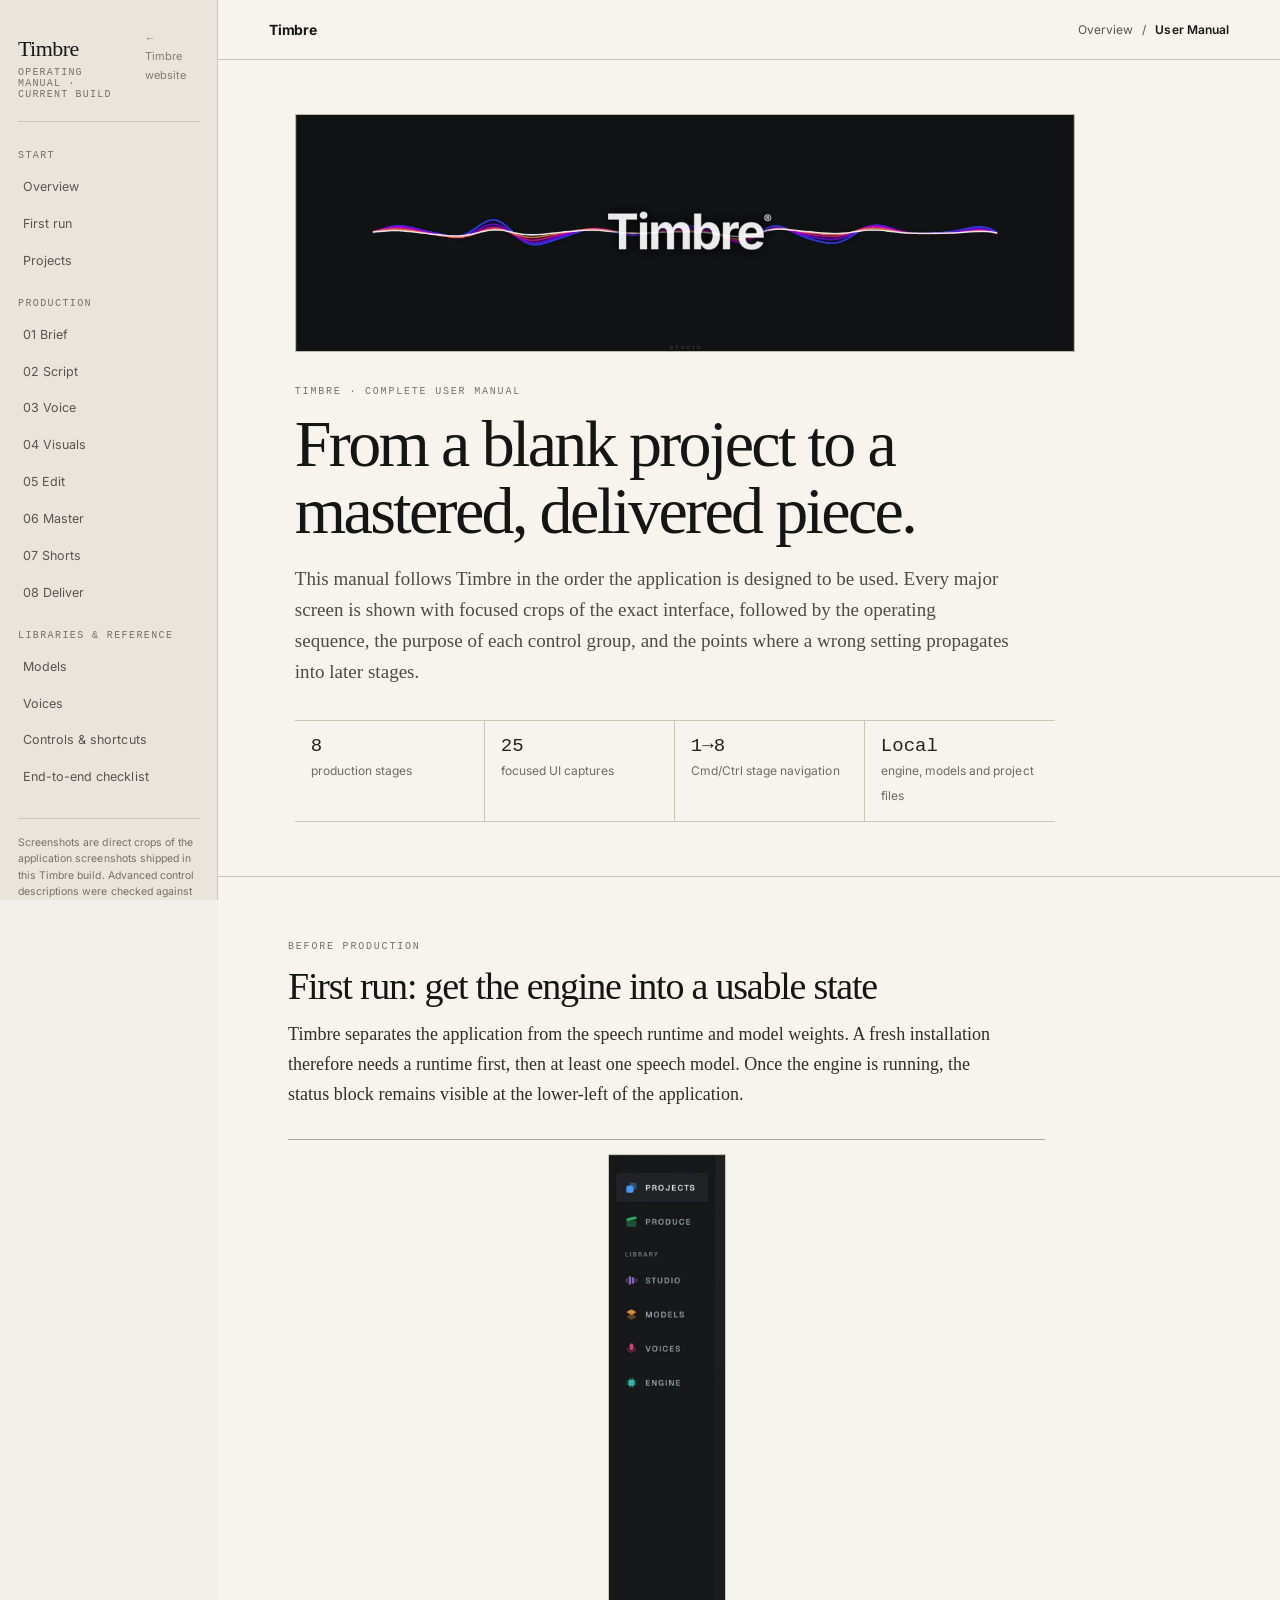
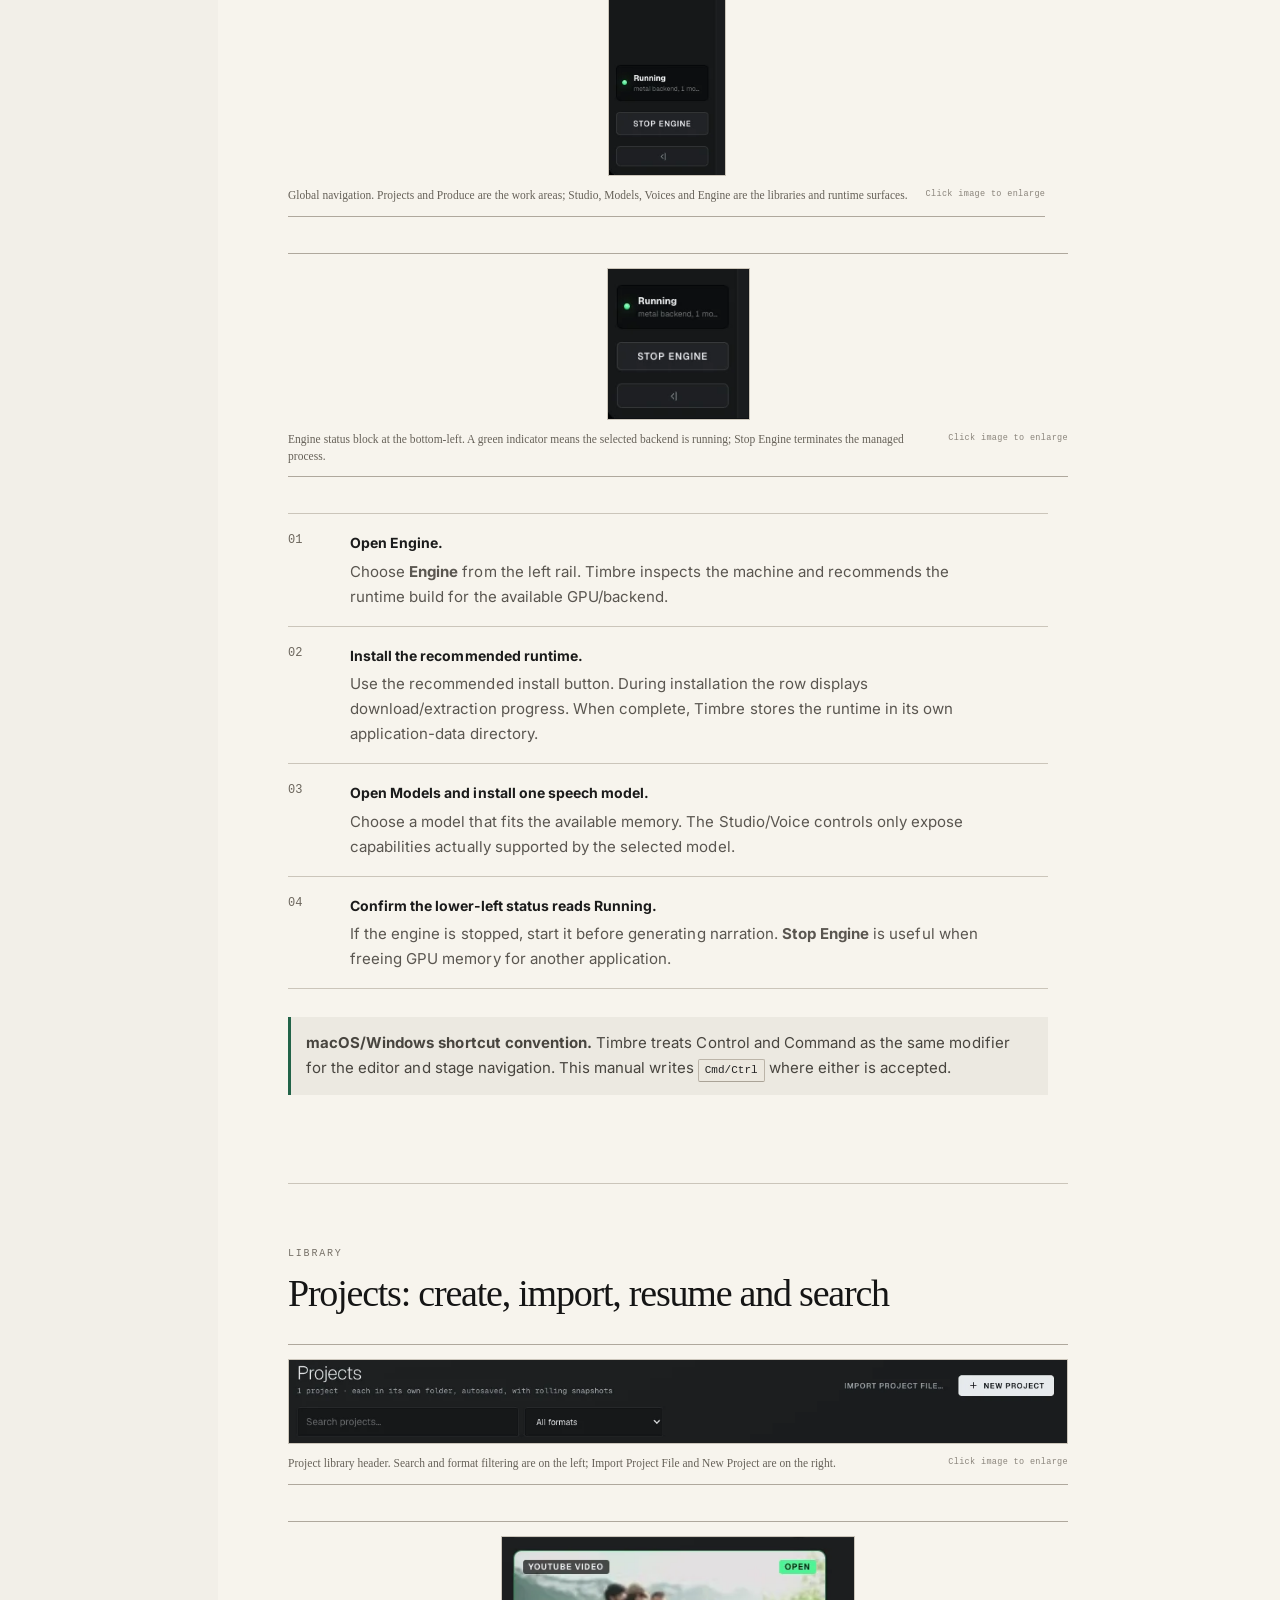
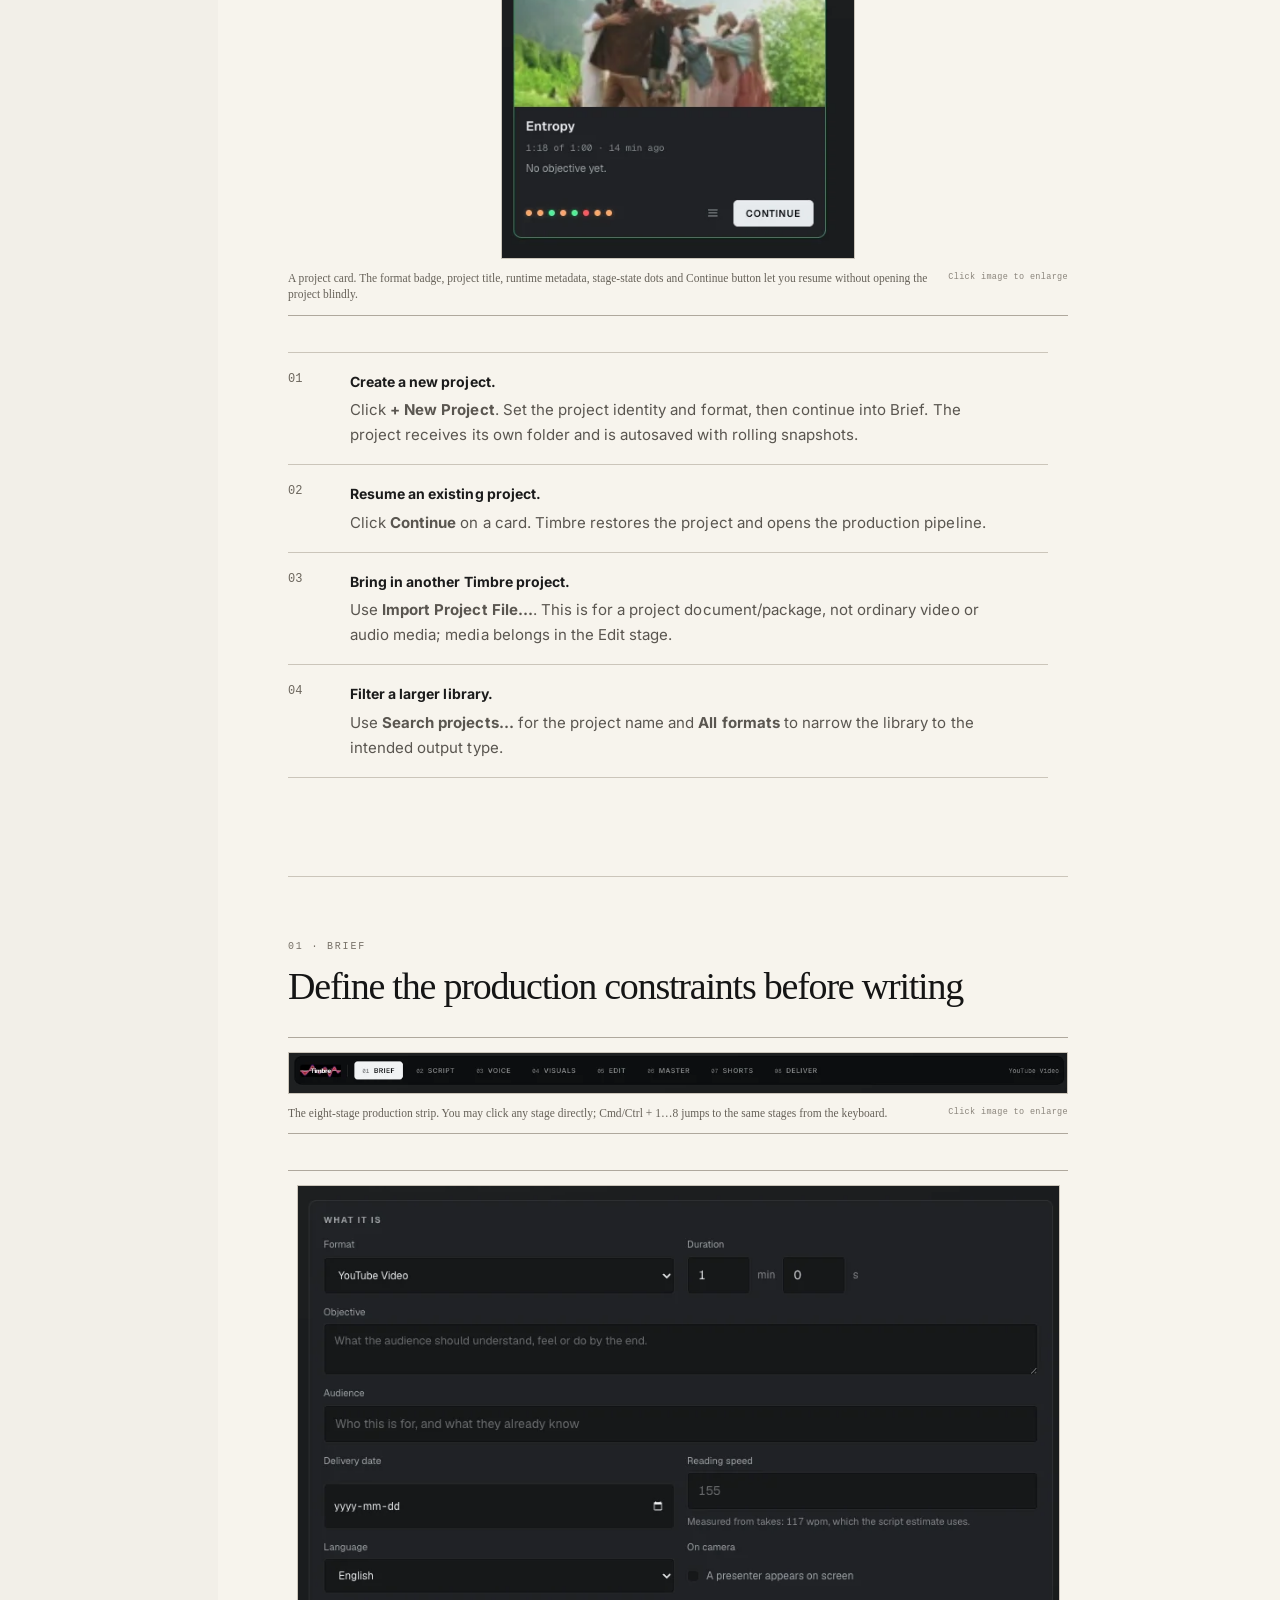
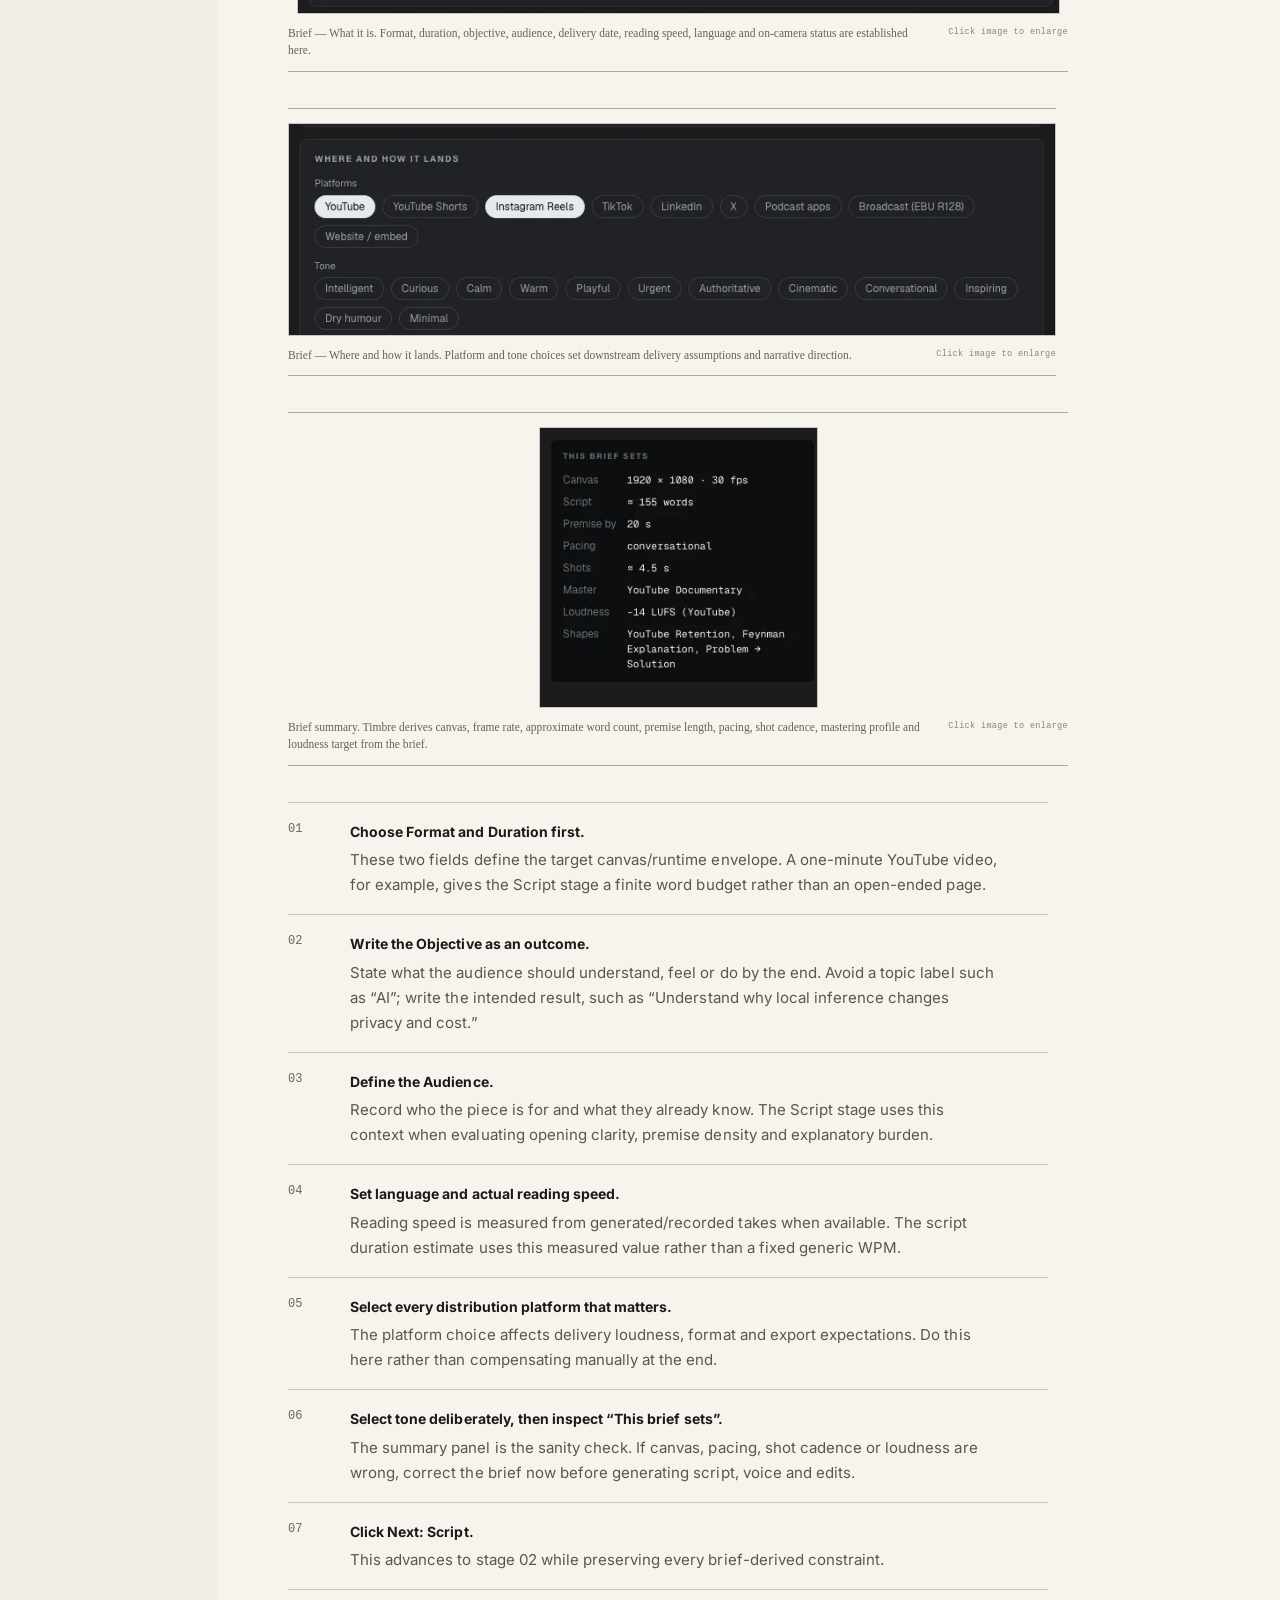
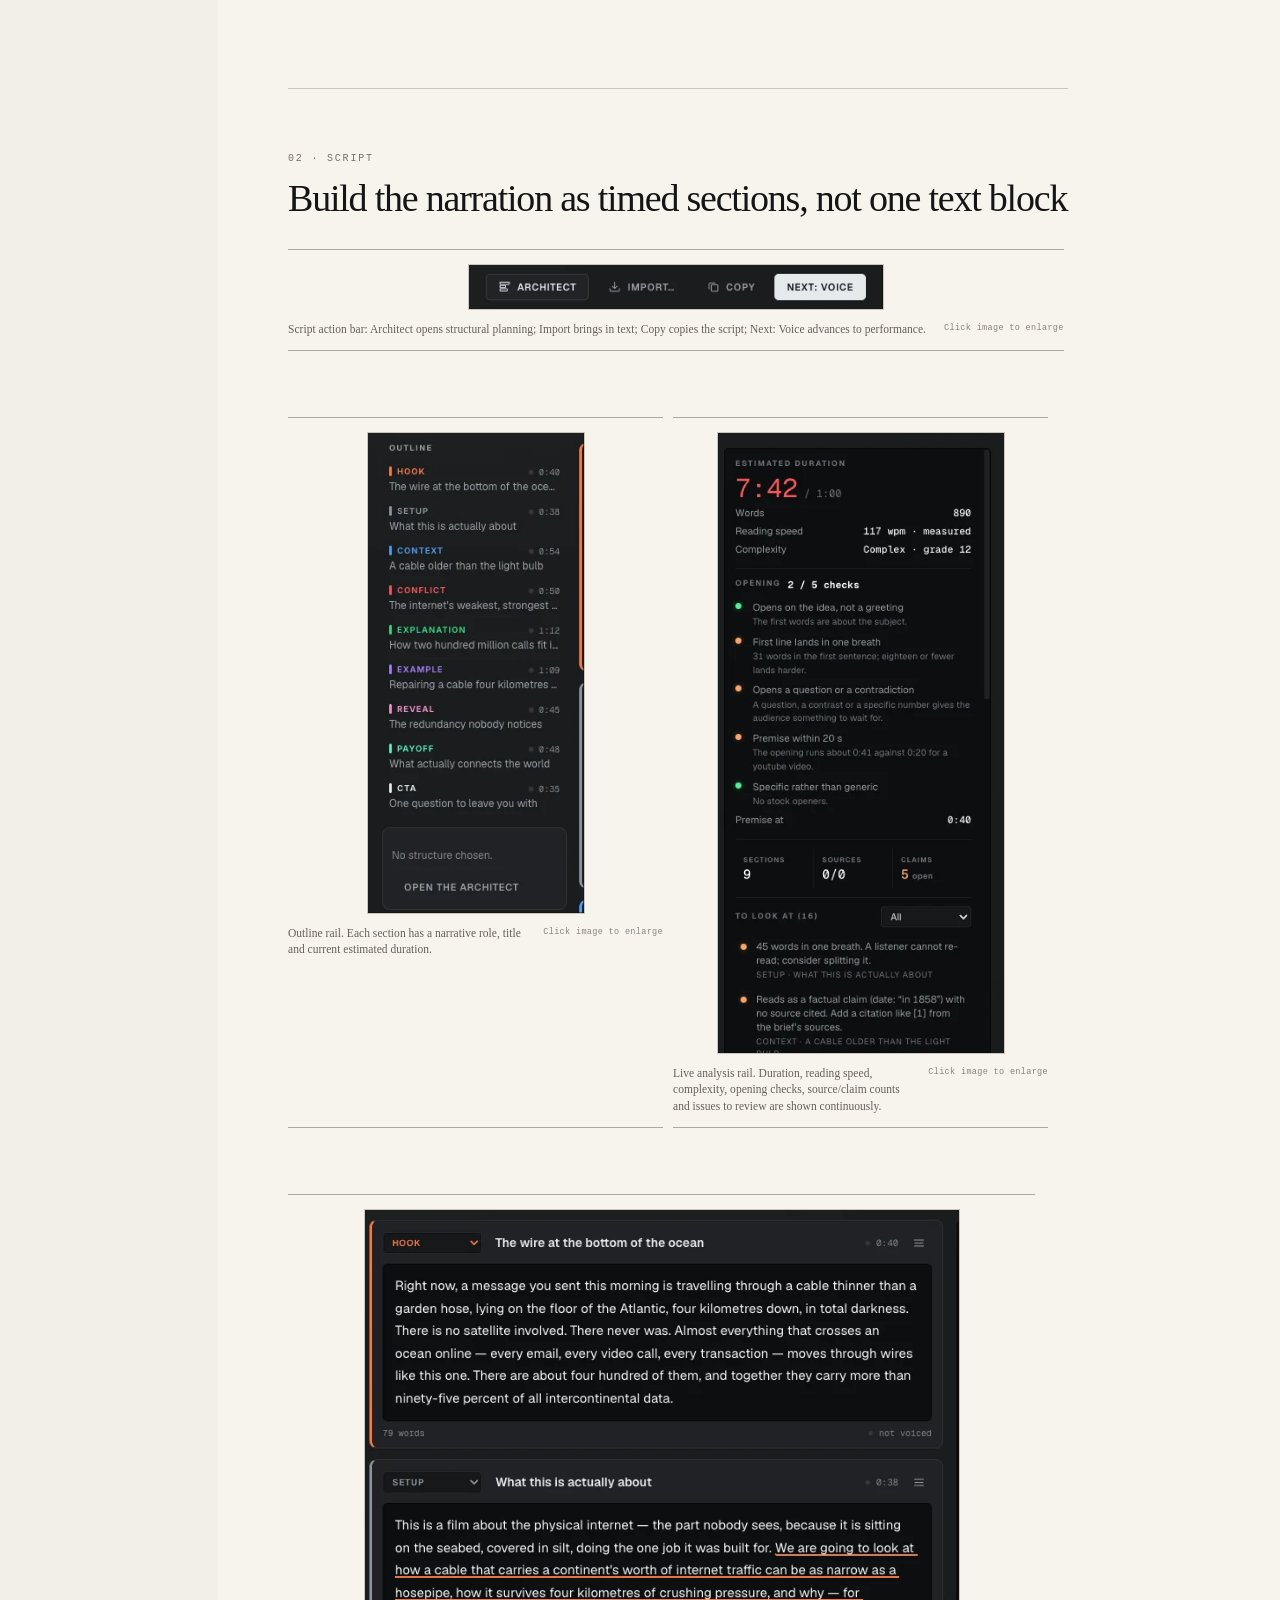
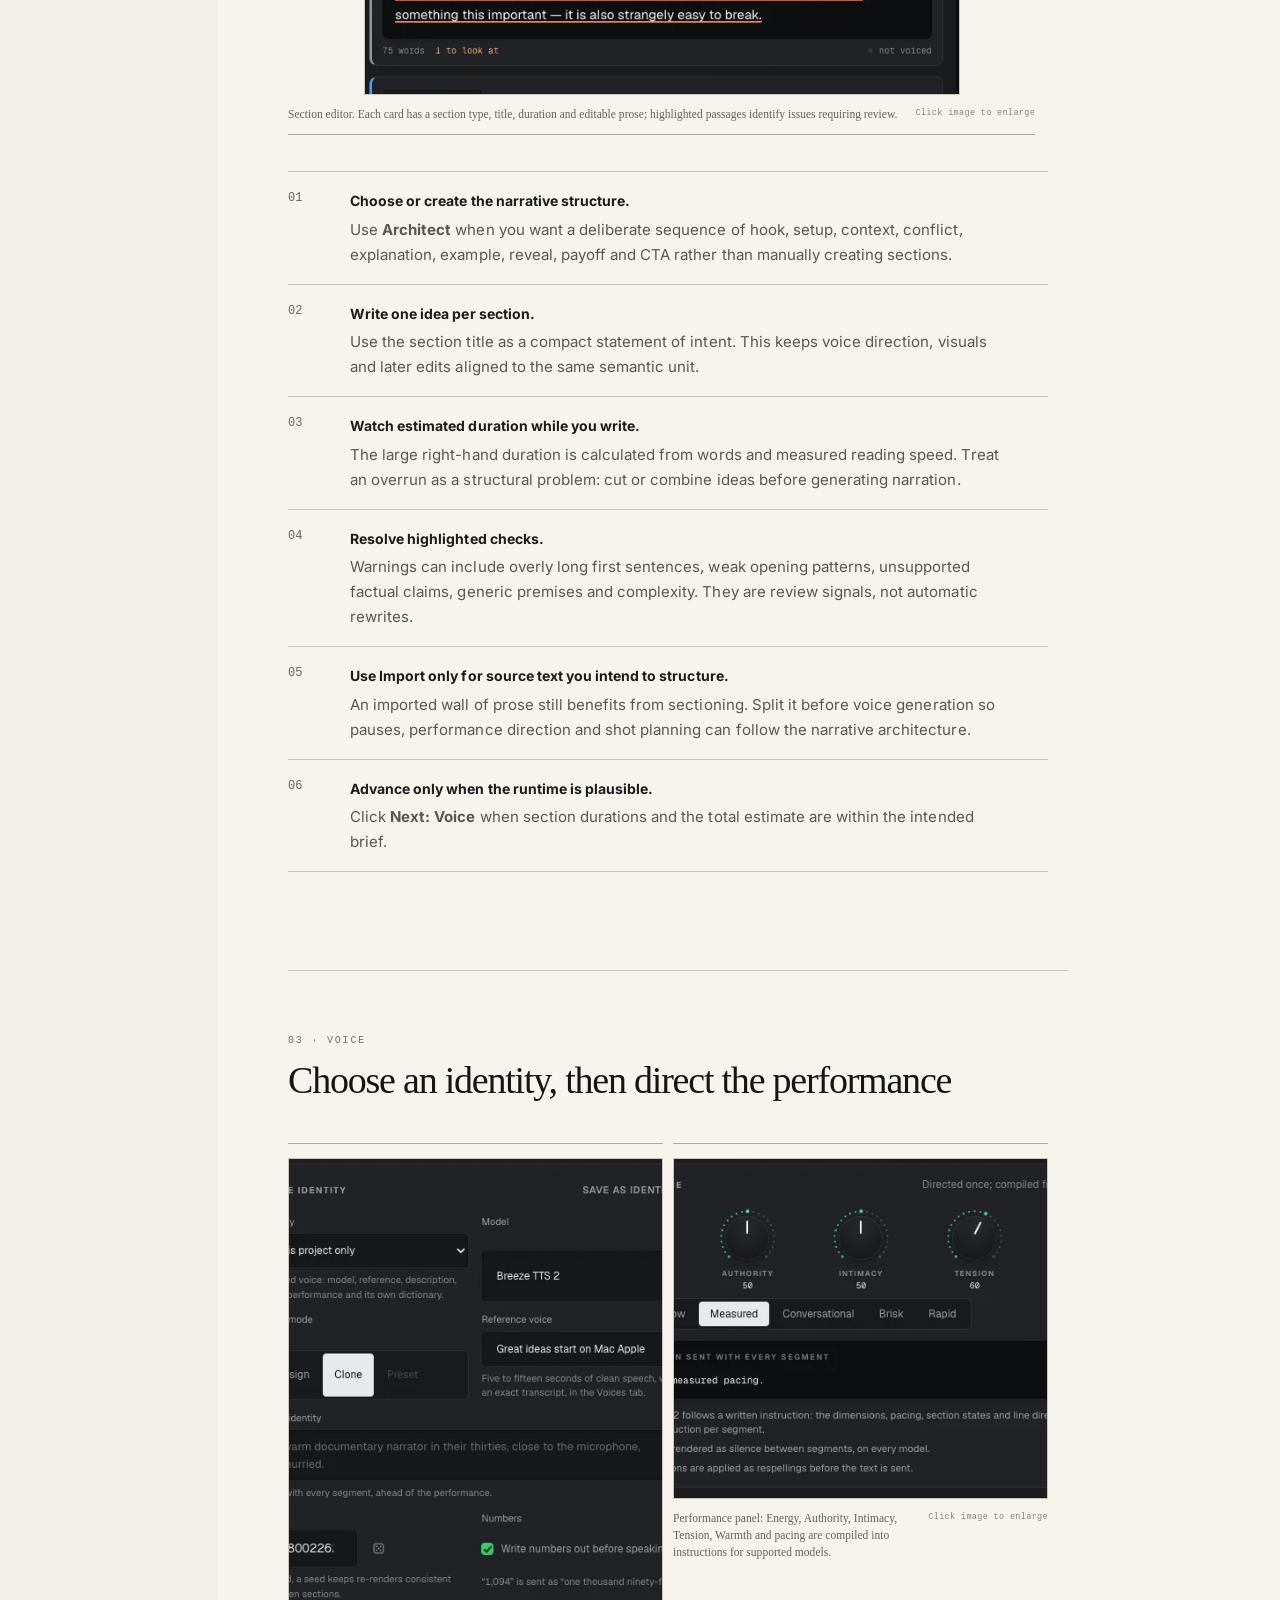
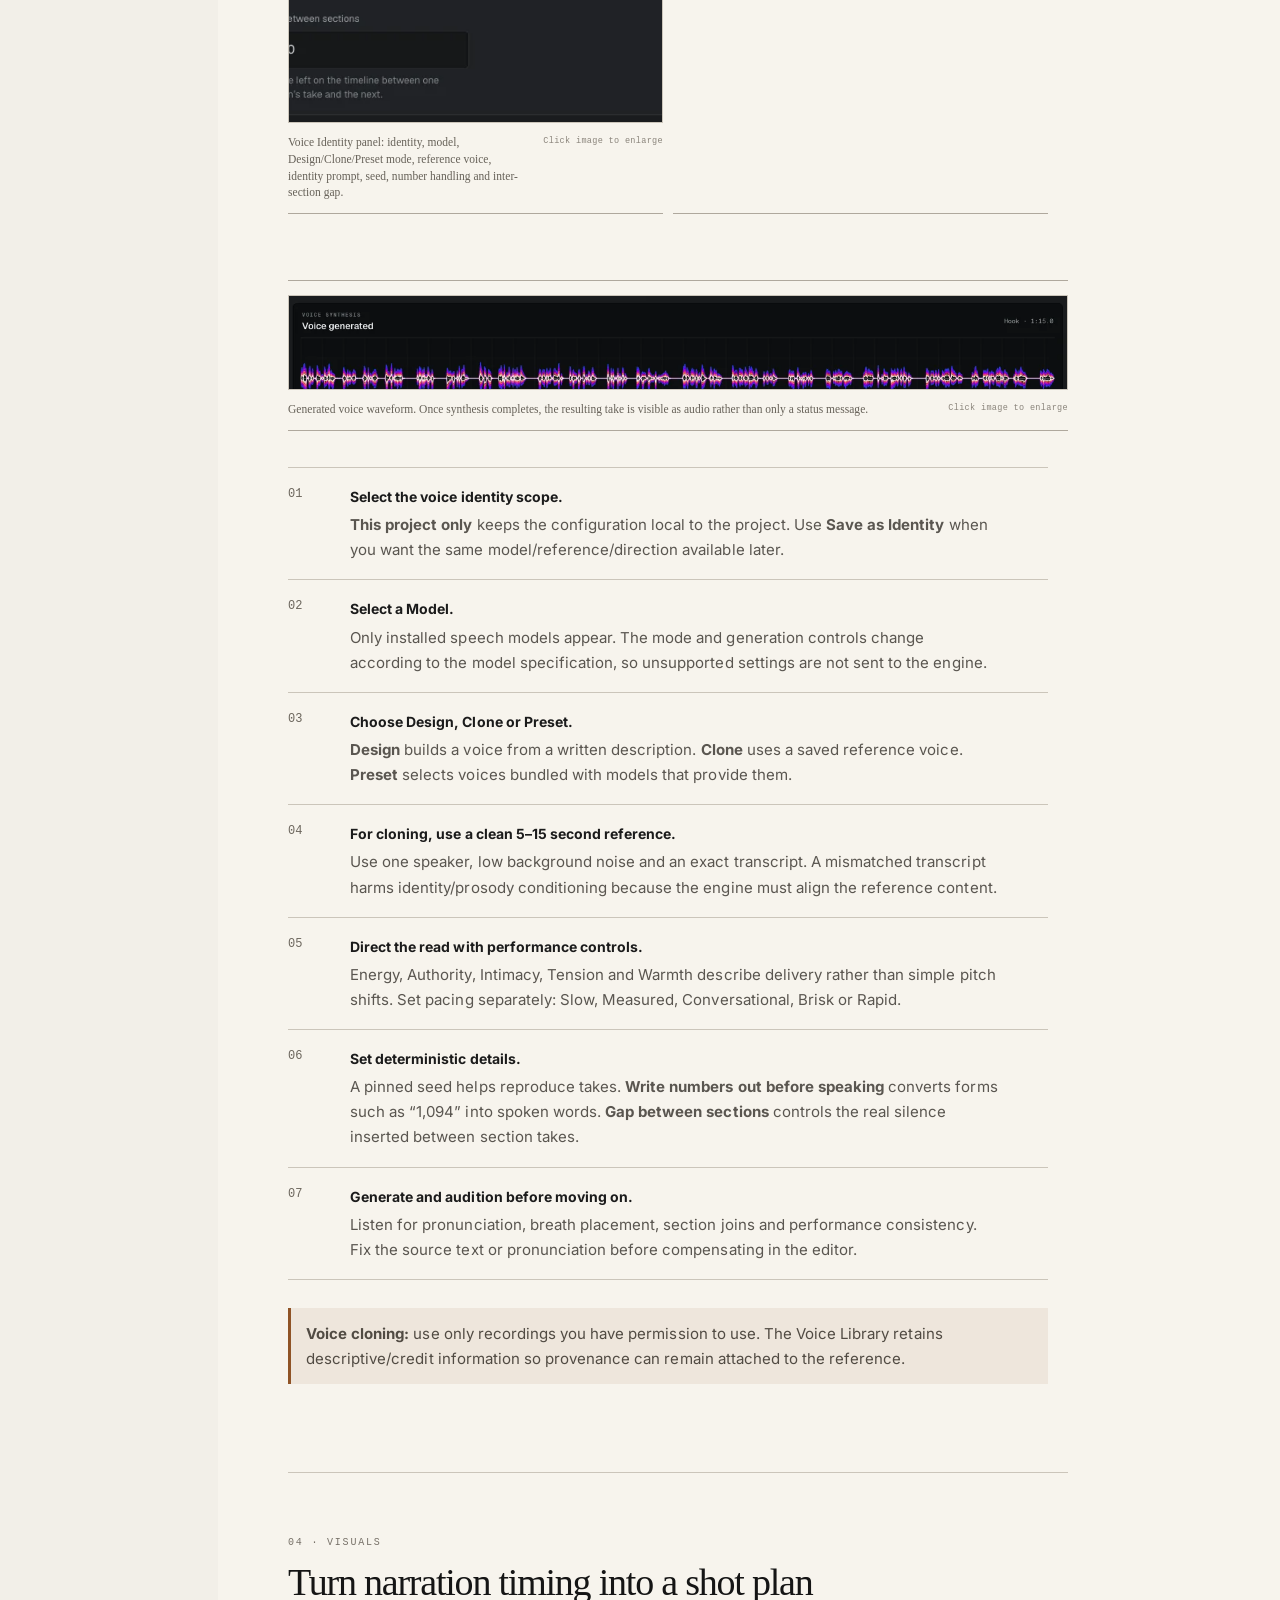
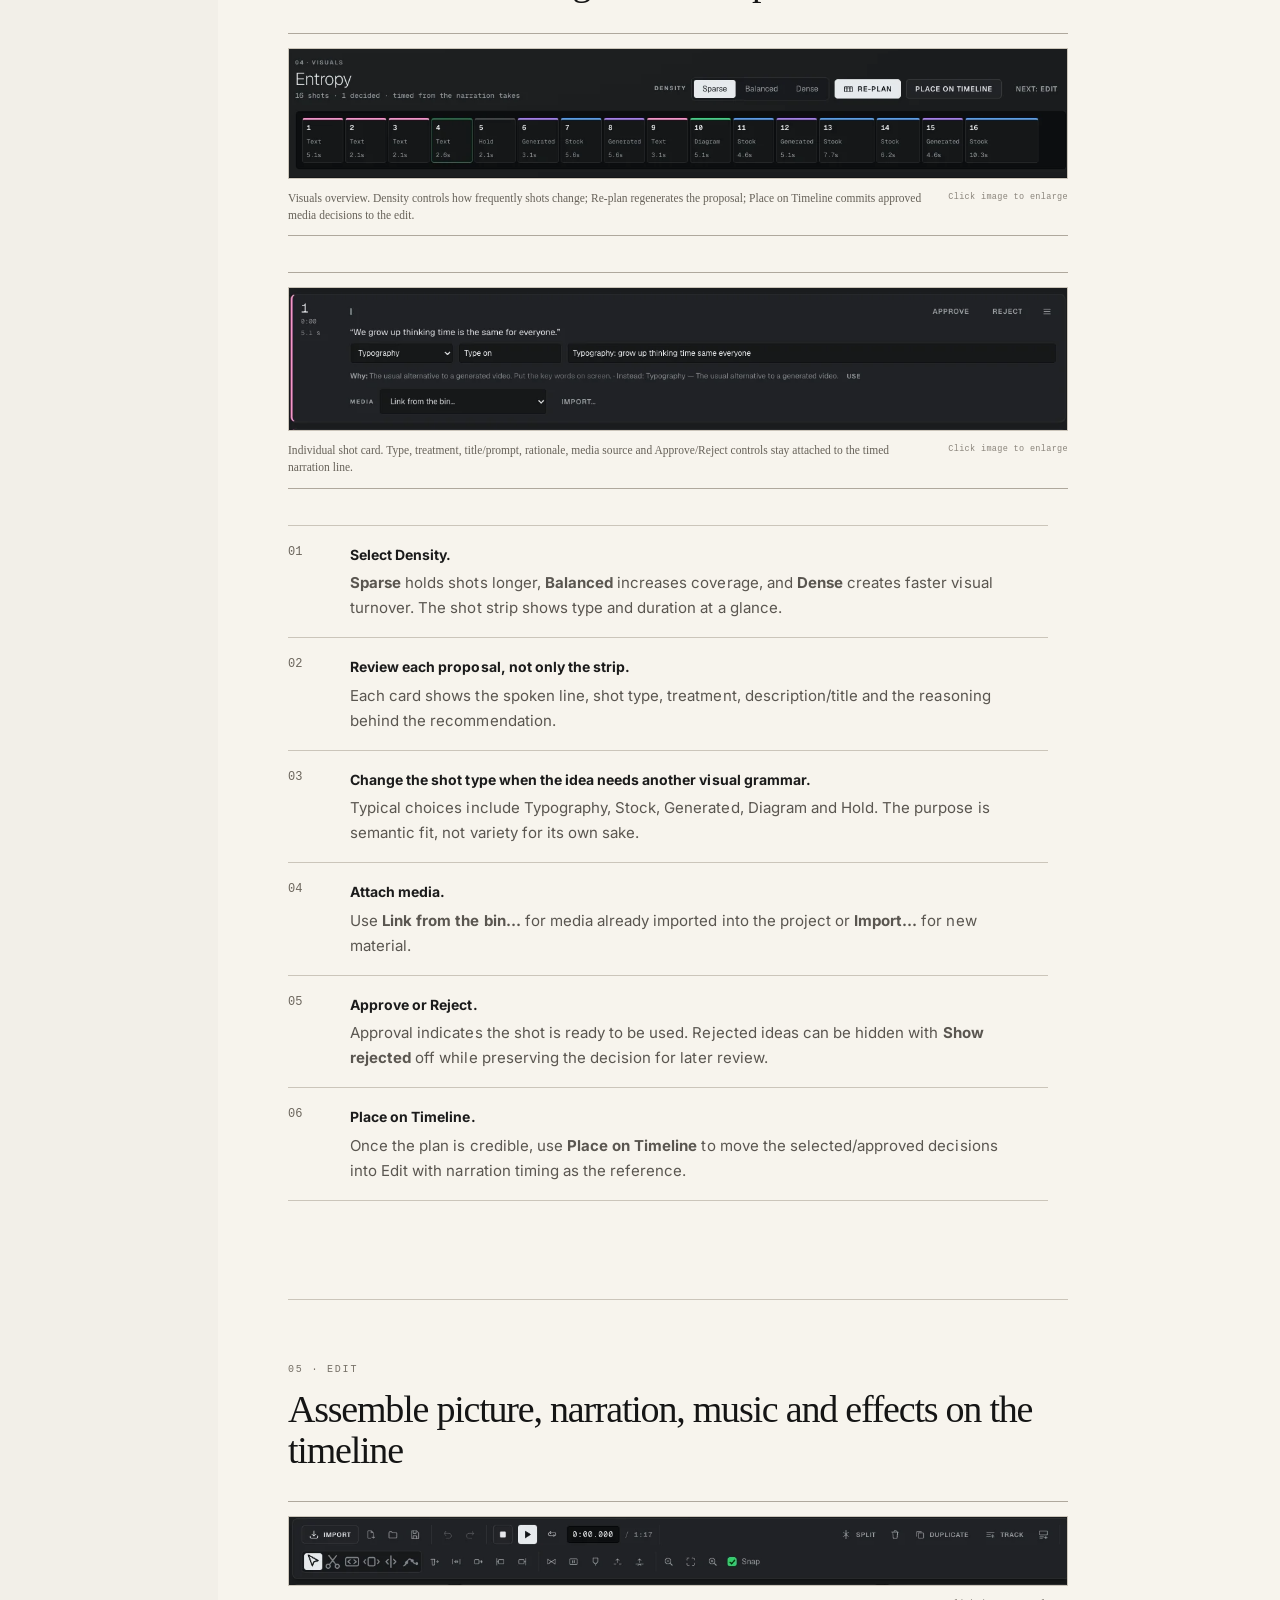
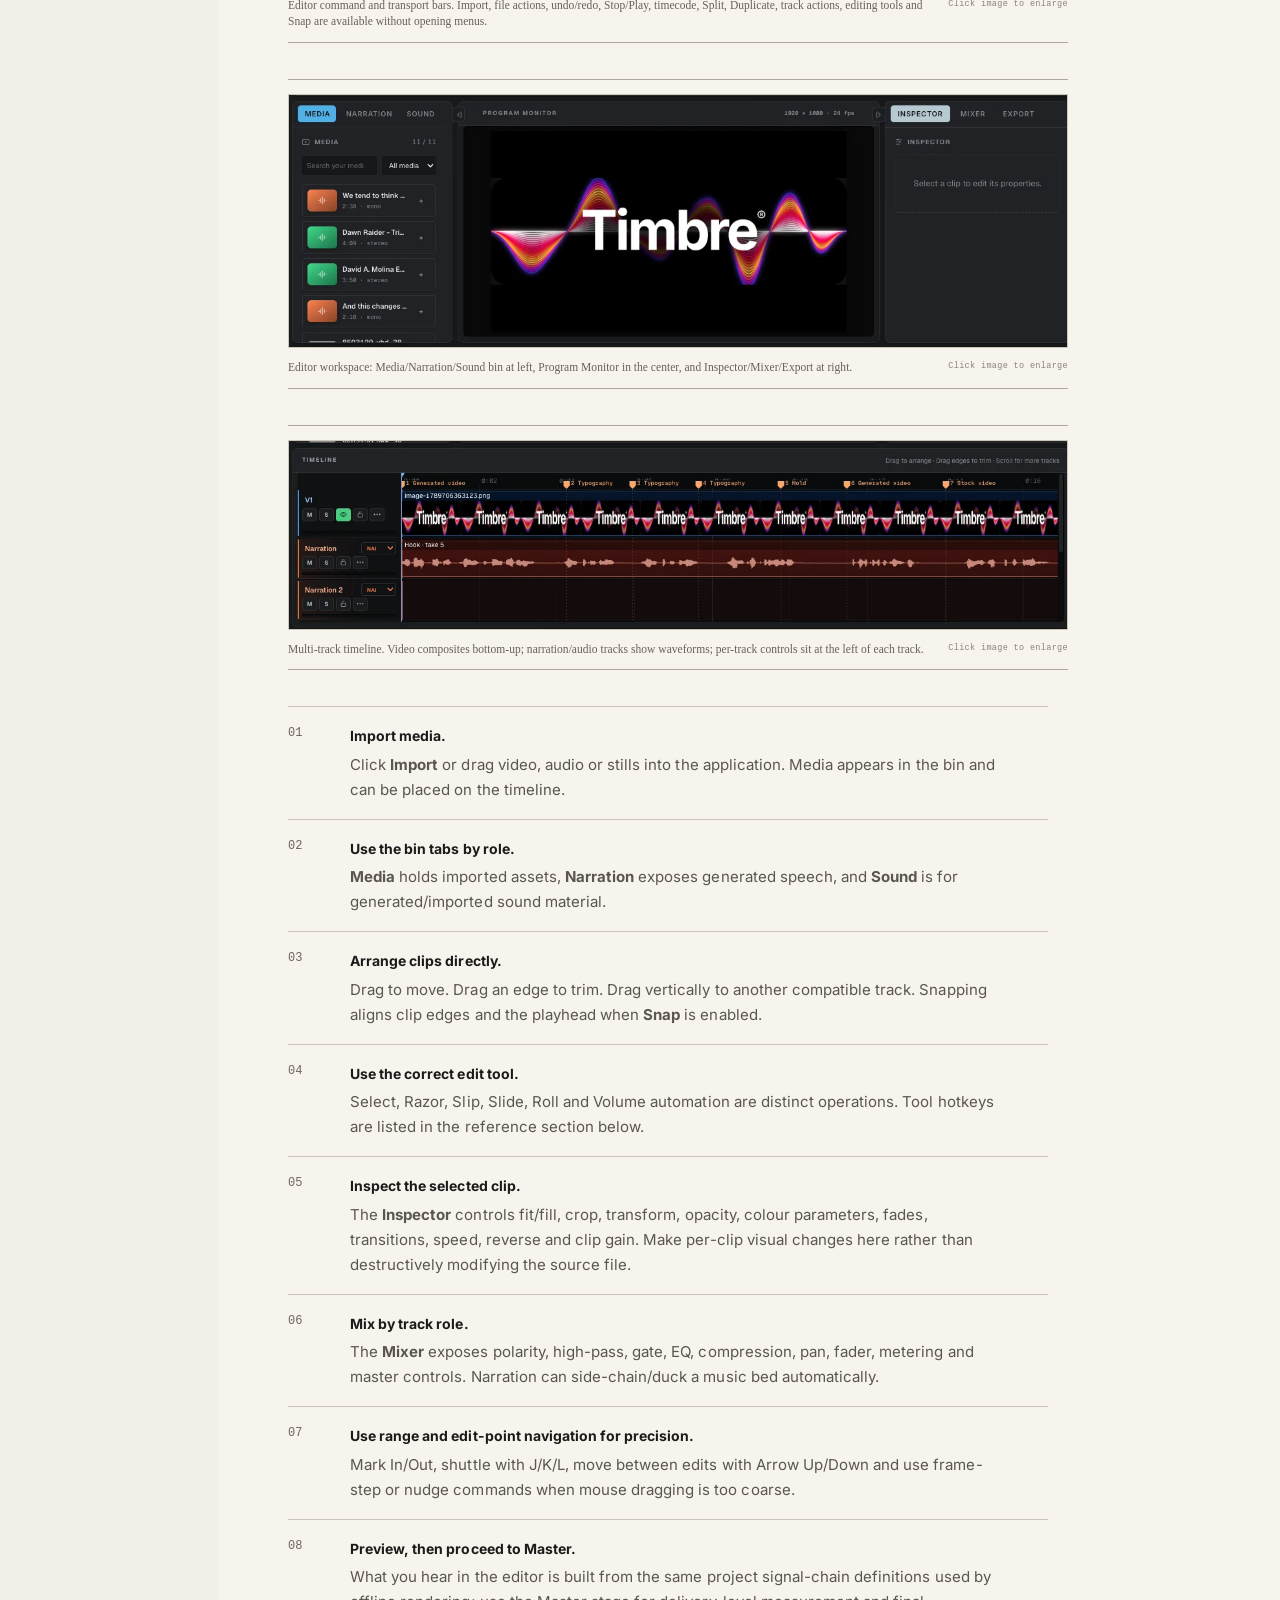
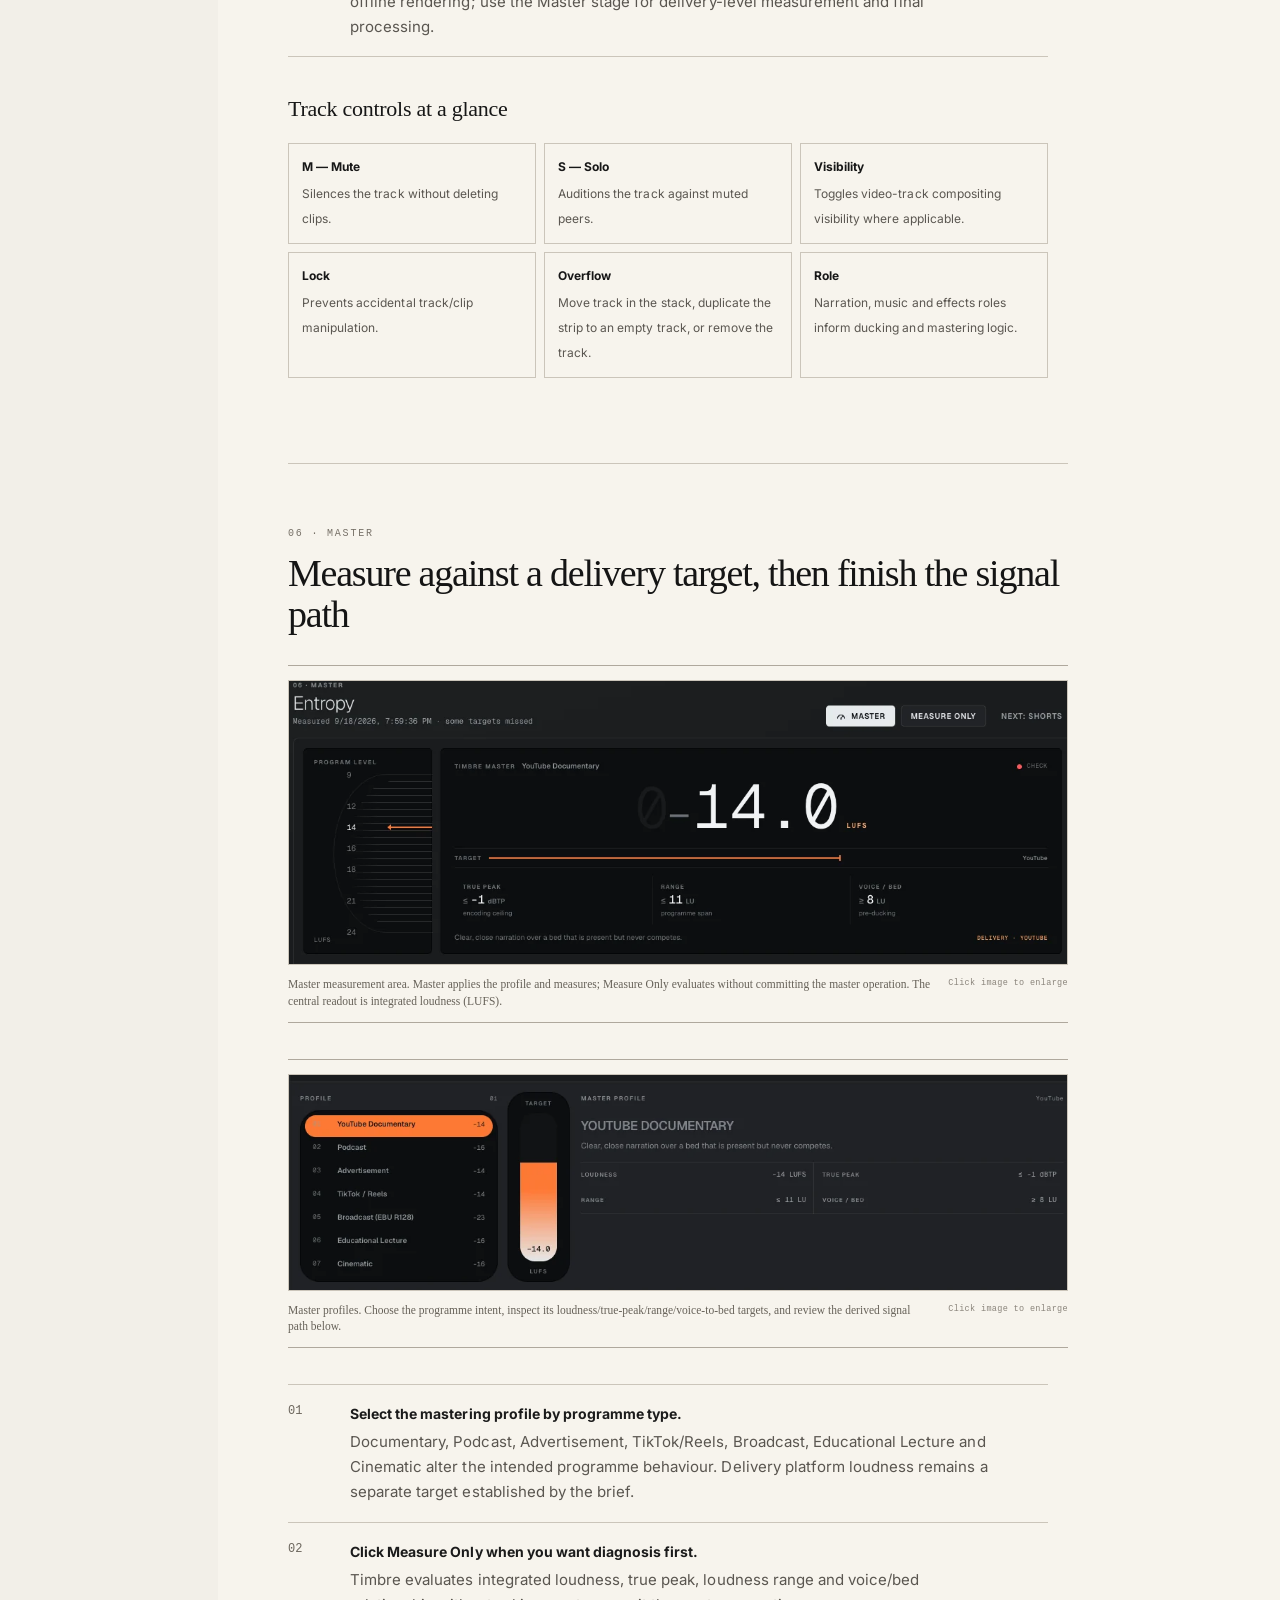
==== commit 0b4674cc: "Point the download buttons at the 1.4.0 release, and document the Shorts studio tools in the manual" ====
--- a/manual.html
+++ b/manual.html
@@ -170,18 +170,41 @@
 <div class="note"><b>Signal-order rule:</b> the rack is explicitly labelled “Pre-master insert · Timbre final loudness + limiter remain last.” Use insert processing for tone/dynamics; let the final master stage preserve the delivery target.</div>
 </section>
 <section class="manual" id="shorts">
-<p class="eyebrow">07 · Shorts</p><h2>Find vertical clips from the finished long-form piece</h2>
-<p class="intro">Shorts works from word-timed source material. It can use the current project timeline or another source video, transcribe locally, rank candidate segments, reframe them to 9:16, and burn captions using the same final rendering path used for export.</p>
-<figure class="shot"><button aria-label="Open screenshot: Use the 07 Shorts tab in the production strip. Cmd/Ctrl + 7 jumps here from elsewhere in the pipeline." class="zoomable" data-src="img/02-brief.webp" type="button"><span class="crop-shell" style="width:780px;height:40px"><span class="crop-stage" style="width:1210px;height:62px;transform:scale(0.644628)"><img class="crop-source" src="img/02-brief.webp" alt="Use the 07 Shorts tab in the production strip. Cmd/Ctrl + 7 jumps here from elsewhere in the pipeline." loading="lazy" style="width:1366px;height:900px;left:-150px;top:-50px"/></span></span></button><figcaption>Use the 07 Shorts tab in the production strip. Cmd/Ctrl + 7 jumps here from elsewhere in the pipeline.<span>Click image to enlarge</span></figcaption></figure>
-<div class="steps">
-<div class="step"><div><b>Choose the long-form source.</b><p>Use <strong>Choose the video…</strong> for an external finished file or <strong>Use this project’s timeline</strong> to cut directly from the edit you have built in Timbre.</p></div></div>
-<div class="step"><div><b>Create word timings.</b><p>Click <strong>Transcribe</strong> when a local transcription model is installed, or <strong>Import captions…</strong> if timings already exist. Word-accurate timing allows caption boundaries to follow speech rather than rough sentence blocks.</p></div></div>
-<div class="step"><div><b>Set the search window.</b><p>Choose how many candidates to find, minimum duration, maximum duration and the target duration. These settings constrain the search without rewriting the source.</p></div></div>
-<div class="step"><div><b>Click Find clips.</b><p>Candidates are scored using opening strength, ability to stand alone, story arc, ending, clean edges, pace, length and style fit.</p></div></div>
-<div class="step"><div><b>Review each candidate.</b><p>Use <strong>Keep</strong> or <strong>Reject</strong>. The card shows why the clip was selected, its opening and closing lines, and a 9:16 crop preview when source video is available.</p></div></div>
-<div class="step"><div><b>Correct trim and caption timing where required.</b><p><strong>Trim…</strong> changes in/out points. <strong>Text timing…</strong> exposes global offset, timing stretch, individual title-frame In/Out controls, ±0.10 second nudges, playhead assignment and an exact rendered caption preview.</p></div></div>
-<div class="step"><div><b>Render one or render the kept set.</b><p><strong>Render this one</strong> is useful for a test. <strong>Render N vertical</strong> renders all kept candidates. Final shorts are 1080×1920 at 30 fps in the current caption-render path.</p></div></div>
-<div class="step"><div><b>Click Next: deliver.</b><p>Move to the packaging/export stage only after the short list and caption timing are accepted.</p></div></div>
+<p class="eyebrow">07 · Shorts</p><h2>Cut vertical Shorts from the long-form piece</h2>
+<p class="intro">Shorts reads the words of a finished long piece for the moments that open on a hook, stand without the rest of the video and resolve inside a minute. It then gives each chosen clip a studio pass: tightened pauses, punch-ins, framing per shot and captions kept clear of the platform’s own buttons. The render is the same local FFmpeg path the final export uses, so what you preview is what you get.</p>
+<div class="steps">
+<div class="step"><div><b>Choose the long-form source.</b><p>Use <strong>Choose the video…</strong> for a finished file, or <strong>Use this project’s timeline</strong> to cut from the edit you built in Timbre (export it first, so the Shorts and the long piece share one clock).</p></div></div>
+<div class="step"><div><b>Create word timings.</b><p>Click <strong>Transcribe</strong> with a local transcription model installed, or <strong>Import captions…</strong> if timings already exist. Transcribed timings are measured from the audio; imported captions only give each caption’s start and end, so words inside a caption are spread across it. Tightening works only from measured timings.</p></div></div>
+<div class="step"><div><b>Set the search and where the Shorts are going.</b><p>Choose how many clips, the shortest, longest and target length, and the style chips (more useful, more surprising…) that weight the search. <strong>Made for</strong> picks YouTube Shorts, TikTok, Instagram Reels or all three: captions and the hook headline then stay clear of that app’s own buttons, title and search bar.</p></div></div>
+<div class="step"><div><b>Click Find clips.</b><p>Each candidate is scored on its opening, how well it stands alone, its story arc, ending, clean edges, pace, length and your style, and the card shows the breakdown and the reasons. A new search never loses a clip you kept or edited, and never brings back one you rejected.</p></div></div>
+<div class="step"><div><b>Review, keep and duplicate.</b><p>Use <strong>Keep</strong> or <strong>Reject</strong>. <strong>Duplicate</strong> makes a second version of a clip so you can try another cut or caption look without touching the first. <strong>Trim…</strong> takes exact seconds, and <strong>◀ word / word ▶</strong> snap an edge to the next word boundary.</p></div></div>
+<div class="step"><div><b>Frame the 9:16 crop.</b><p>Drag the box on the preview, or use the arrow keys (Shift for bigger steps). The box is drawn with the render’s own crop geometry, so what is inside it is exactly what is in the Short. A chosen platform’s covered areas show hatched inside the crop, and a punch-in shows as a dashed window with its size.</p></div></div>
+</div>
+<figure class="shot"><button aria-label="Open screenshot: The framing preview for TikTok: the 9:16 crop with TikTok’s covered areas hatched on the right and along the bottom, and the dashed 112% punch-in window closing in on the face." class="zoomable" data-src="img/shorts-framing.webp" type="button"><img src="img/shorts-framing.webp" alt="The framing preview for TikTok: the 9:16 crop with TikTok’s covered areas hatched on the right and along the bottom, and the dashed 112% punch-in window closing in on the face." loading="lazy" width="304" height="230"/></button><figcaption>The 9:16 crop made for TikTok. Its covered areas are hatched, and the dashed box is where a punch-in closes in.<span>Click image to enlarge</span></figcaption></figure>
+
+<h3>Cut and motion: tighten, punch in, frame each shot</h3>
+<p>Open a clip to see its <strong>Cut and motion</strong> panel. Everything here is worked out from the words and drawn on one strip, and every decision on the strip can be reversed on its own with a click.</p>
+<div class="callouts">
+<div class="callout"><b>Tighten.</b> Pauses longer than a threshold (600 ms) are shortened to a breath (240 ms), cut in the middle of the silence. Tick <strong>Remove um and uh</strong> to take out filled pauses as well; it is off by default, because “um” also tells a listener a pause is coming, and you may want some. Nothing is cut next to a word whose timing was only estimated.</div>
+<div class="callout"><b>Punch-in.</b> A tighter framing of the same shot, from 105 % to 130 % (112 % by default), switched on at every jump cut so the cut does not read as a jump. <strong>Jump cuts and sentence starts</strong> also punches in at new sentences, held a few seconds apart. <strong>Closing in on</strong> keeps the centre, the face (upper third) or the lower third in place as the frame tightens.</div>
+<div class="callout"><b>Shots.</b> <strong>Find shots</strong> finds where the picture itself cuts inside the clip, such as a podcast switching cameras. Step through the shots with the arrows under the preview and frame each one on its own. The sensitivity chooses between hard cuts only and softer changes too.</div>
+<div class="callout"><b>The strip.</b> Source time runs left to right. The top lane shows speech, with pauses shaded amber and fillers red; click one to leave it in (it turns to an outline), and click again to take it out. The lower lane shows framing; click a segment to flip its punch-in. Ticks mark shot changes.</div>
+</div>
+<figure class="shot"><button aria-label="Open screenshot: The Cut and motion panel: tightening on with fillers removed, three pauses shortened and two fillers removed so the clip goes from 17.5 s to 12.1 s, punch-ins on every jump cut at 112 %, and the strip showing each cut and each punched-in segment." class="zoomable" data-src="img/shorts-tools.webp" type="button"><img src="img/shorts-tools.webp" alt="The Cut and motion panel: tightening on with fillers removed, three pauses shortened and two fillers removed so the clip goes from 17.5 s to 12.1 s, punch-ins on every jump cut at 112 %, and the strip showing each cut and each punched-in segment." loading="lazy" width="1382" height="320"/></button><figcaption>Three pauses shortened and two fillers removed: 17.5 s becomes 12.1 s, with a punch-in on every jump cut.<span>Click image to enlarge</span></figcaption></figure>
+<p class="note">Every cut, punch-in and shot change lands on a whole frame of the 30 fps Short, and the sound is cut at the same point, so picture and sound stay in sync however many cuts there are. Each join fades over 12 ms so it does not click. <strong>Play as cut</strong> previews the result with the removed pauses skipped and the crop following each punch-in.</p>
+
+<h3>Captions</h3>
+<div class="steps">
+<div class="step"><div><b>Pick a look.</b><p>Choose from the Captions menu, or open <strong>Text timing…</strong> to pick from the gallery, where each look is drawn with the clip’s own first words: word highlight, plain, word pop, karaoke fill, boxed, editorial, wide caps, statement, condensed impact and whisper.</p></div></div>
+<div class="step"><div><b>Set the controls on top of the look.</b><p>Position (the look’s own, top, middle, bottom or a custom height), size, words per caption, the highlight colour, emphasis for figures and words you list, and a hook headline held at the top for the first few seconds. A custom height under the platform’s buttons is allowed but flagged.</p></div></div>
+<div class="step"><div><b>Correct the timing where needed.</b><p>A global offset fixes a constant delay and a stretch fixes drift; each title frame also has its own In and Out, ±0.10 s nudges and <strong>In/Out @ playhead</strong>. Timing is on the Short’s own clock, so after tightening a phrase sits where the cuts put it.</p></div></div>
+<div class="step"><div><b>Render the exact preview.</b><p><strong>Render exact preview</strong> burns the captions through the same 1080×1920 path as the final Short, including the cuts and punch-ins, with the platform’s covered areas shaded over it.</p></div></div>
+</div>
+
+<h3>Render</h3>
+<div class="steps">
+<div class="step"><div><b>Render one or render the kept set.</b><p><strong>Render this one</strong> is good for a test; <strong>Render N vertical</strong> renders every kept clip. Shorts are 1080×1920 at 30 fps, levelled to −14 LUFS in two passes, measured on the audio as cut, so the level is that of what is heard. A tightened card shows its new length, and a batch that is stopped keeps every Short that finished.</p></div></div>
+<div class="step"><div><b>Click Next: deliver.</b><p>Move on to packaging once the Shorts and their captions are accepted.</p></div></div>
 </div>
 </section>
 <section class="manual" id="deliver">
--- a/manual.css
+++ b/manual.css
@@ -0,0 +1,204 @@
+
+:root{--bg:#101214;--surface:#16181b;--surface2:#1d1f23;--surface3:#24272b;--screen:#090a0b;--edge:#30343a;--edge2:#3a3f45;--ink:#f1f3f5;--dim:#a8adb4;--faint:#737981;--signal:#38d879;--amber:#ff9b52;--orange:#ff7744;--pink:#f06cae;--purple:#9a78ed;--blue:#66aef4;--r:7px;--mono:ui-monospace,SFMono-Regular,Menlo,Consolas,monospace;--sans:-apple-system,BlinkMacSystemFont,"Segoe UI",Arial,sans-serif}
+*{box-sizing:border-box} html{scroll-behavior:smooth} body{margin:0;background:var(--bg);color:var(--ink);font-family:var(--sans);line-height:1.58;font-size:15px}
+a{color:inherit} button{font:inherit} code,kbd{font-family:var(--mono)}
+.shell{display:grid;grid-template-columns:268px minmax(0,1fr);min-height:100vh} .side{position:sticky;top:0;height:100vh;border-right:1px solid var(--edge);background:#0d0f11;padding:22px 18px;overflow:auto}
+.brand{display:flex;align-items:center;gap:10px;margin:0 0 22px;padding-bottom:18px;border-bottom:1px solid var(--edge)} .brand b{font-size:20px;letter-spacing:-.02em} .brand span{display:block;color:var(--faint);font:10px var(--mono);letter-spacing:.12em;text-transform:uppercase}
+.navgroup{margin:18px 0 8px;font:10px var(--mono);letter-spacing:.14em;color:var(--faint);text-transform:uppercase} .side a{display:block;text-decoration:none;color:var(--dim);padding:8px 10px;border-radius:5px;border:1px solid transparent;font-size:13px} .side a:hover{background:var(--surface2);border-color:var(--edge);color:var(--ink)}
+.side .mini{margin-top:22px;color:var(--faint);font-size:11px;border-top:1px solid var(--edge);padding-top:16px}
+.main{min-width:0} .hero{padding:38px clamp(24px,5vw,76px) 44px;border-bottom:1px solid var(--edge);background:#121416} .hero-shot{max-width:1020px;background:#0b0c0e;border:1px solid var(--edge);border-radius:8px;overflow:hidden;margin-bottom:28px} .hero-shot img{display:block;width:100%;height:auto}
+.eyebrow{font:10px var(--mono);letter-spacing:.16em;color:var(--faint);text-transform:uppercase;margin:0 0 10px} h1{font-size:clamp(35px,5.8vw,70px);line-height:.98;letter-spacing:-.045em;margin:0 0 18px;max-width:980px} .lede{max-width:840px;color:#c9cdd2;font-size:18px;line-height:1.55;margin:0}
+.quick{display:grid;grid-template-columns:repeat(4,minmax(0,1fr));gap:10px;margin-top:26px;max-width:1000px} .quick div{border:1px solid var(--edge);background:var(--surface);padding:14px 15px;border-radius:6px} .quick b{display:block;font:22px var(--mono);font-weight:500} .quick span{font-size:12px;color:var(--dim)}
+.content{max-width:1220px;margin:0 auto;padding:0 clamp(22px,4vw,56px) 100px} section.manual{padding:58px 0;border-bottom:1px solid var(--edge)} section.manual:last-child{border-bottom:0} h2{font-size:33px;letter-spacing:-.035em;margin:0 0 9px} h3{font-size:19px;margin:30px 0 10px;letter-spacing:-.015em} h4{font-size:14px;margin:22px 0 8px} p{margin:7px 0 13px;color:#c1c5ca} .intro{font-size:17px;max-width:930px;color:#d4d7db}
+.stagebar{display:flex;gap:7px;flex-wrap:wrap;margin:18px 0} .stagebar span{font:10px var(--mono);letter-spacing:.08em;padding:7px 9px;border:1px solid var(--edge);background:var(--surface);border-radius:4px;color:var(--dim)} .stagebar .on{background:#eceff2;color:#111;border-color:#eceff2}
+.steps{counter-reset:step;display:grid;gap:12px;margin:20px 0} .step{counter-increment:step;display:grid;grid-template-columns:42px minmax(0,1fr);gap:14px;background:var(--surface);border:1px solid var(--edge);border-radius:7px;padding:16px} .step:before{content:counter(step,decimal-leading-zero);font:12px var(--mono);color:var(--signal);padding-top:2px} .step b{display:block;margin-bottom:4px;color:var(--ink)} .step p{margin:0;color:var(--dim)}
+.two{display:grid;grid-template-columns:repeat(2,minmax(0,1fr));gap:14px} .three{display:grid;grid-template-columns:repeat(3,minmax(0,1fr));gap:12px} .card{background:var(--surface);border:1px solid var(--edge);border-radius:7px;padding:16px} .card h3,.card h4{margin-top:0} .card p:last-child{margin-bottom:0}
+.shot{margin:20px 0 26px;border:1px solid var(--edge);border-radius:8px;overflow:hidden;background:#0c0e10} .shot button{display:block;width:100%;padding:0;border:0;background:transparent;cursor:zoom-in} .shot img{display:block;width:100%;height:auto} .shot figcaption{display:flex;justify-content:space-between;gap:16px;padding:10px 12px;background:#17191c;border-top:1px solid var(--edge);color:var(--dim);font-size:12px} .shot figcaption span{font:10px var(--mono);color:var(--faint);white-space:nowrap}
+.shot.tight img{max-height:430px;object-fit:cover;object-position:top left}
+.callouts{display:grid;grid-template-columns:repeat(2,minmax(0,1fr));gap:8px;margin:12px 0 22px} .callout{border:1px solid var(--edge);background:#131518;padding:12px 13px;border-radius:5px;font-size:12.5px;color:var(--dim)} .callout b{color:var(--ink)}
+.note,.warning{border-left:2px solid var(--signal);background:#111714;padding:13px 15px;margin:18px 0;color:#bec8c1} .warning{border-left-color:var(--amber);background:#191510;color:#cfc4b9}
+.tablewrap{overflow:auto;border:1px solid var(--edge);border-radius:7px;margin:18px 0} table{border-collapse:collapse;width:100%;min-width:680px;background:var(--surface)} th,td{padding:11px 13px;border-bottom:1px solid var(--edge);text-align:left;vertical-align:top} th{font:10px var(--mono);letter-spacing:.1em;color:var(--faint);text-transform:uppercase;background:#111315} td{color:#c5c9ce;font-size:13px} tr:last-child td{border-bottom:0} td:first-child{color:var(--ink);white-space:nowrap}
+kbd{display:inline-block;padding:2px 6px;border:1px solid var(--edge2);border-bottom-color:#22262a;background:#202328;border-radius:4px;color:#eef1f4;font-size:11px;line-height:1.5}
+.controls{display:grid;grid-template-columns:repeat(3,minmax(0,1fr));gap:9px;margin:15px 0} .control{background:var(--surface);border:1px solid var(--edge);padding:13px;border-radius:5px} .control b{display:block;font-size:12px;margin-bottom:3px} .control span{font-size:12px;color:var(--dim)}
+.rack{margin:20px 0;background:#151719;border:1px solid #34383e;border-radius:5px;overflow:hidden;box-shadow:0 14px 34px rgba(0,0,0,.24)} .rackrail{display:grid;grid-template-columns:1fr auto;gap:10px;align-items:center;padding:9px 14px;background:#202328;border-bottom:1px solid #34383e} .rackrail span{font:9px var(--mono);letter-spacing:.14em;color:var(--faint)} .rackrail b{font-size:11px;letter-spacing:.08em} .rackpower{padding:5px 10px;border:1px solid #41464d;background:#111315;border-radius:3px;font:9px var(--mono);color:var(--signal)} .rackcmd{display:grid;grid-template-columns:.8fr 1.4fr 1fr;gap:8px;padding:10px;background:#17191c} .rackmodule{background:#0b0d0e;border:1px solid #30343a;border-radius:4px;padding:10px;min-height:105px} .rackmodule small{display:block;font:7px var(--mono);letter-spacing:.12em;color:var(--faint)} .rackmodule strong{display:block;font:10px var(--mono);margin:3px 0 8px} .meters{display:grid;grid-template-columns:repeat(5,1fr);gap:4px;margin-top:10px} .meters span{background:#111315;border:1px solid #262a2f;padding:5px;text-align:center} .meters i{display:block;font:6px var(--mono);color:var(--faint);font-style:normal} .meters b{font:8px var(--mono)} .rackbuttons{display:flex;gap:4px;flex-wrap:wrap;margin-top:8px} .rackbuttons span{font:7px var(--mono);padding:5px 7px;border:1px solid #34383e;border-radius:3px;color:var(--dim)} .rackbuttons .accent{color:var(--orange);border-color:#5b3a2d} .rackunits{display:grid;grid-template-columns:repeat(3,minmax(0,1fr));gap:9px;padding:12px;background:#111315} .unit{background:#1d2023;border:1px solid #383d43;border-radius:5px;padding:9px} .unithead{display:flex;justify-content:space-between;font:9px var(--mono)} .screen{height:75px;margin:8px 0;background:#070809;border:1px solid #2b3035;position:relative;overflow:hidden} .screen:before{content:"";position:absolute;left:8%;right:8%;top:50%;height:1px;background:#777;opacity:.5;transform:skewY(-5deg)} .knobs{display:grid;grid-template-columns:repeat(4,1fr);gap:5px} .knob{text-align:center;font:6px var(--mono);color:var(--faint)} .knob:before{content:"";display:block;width:25px;height:25px;margin:0 auto 4px;border:1px solid #545a61;border-radius:50%;background:#111315;box-shadow:inset 0 0 0 6px #1c1f22}
+.workflow{display:grid;grid-template-columns:repeat(8,minmax(85px,1fr));gap:5px;margin:18px 0 8px;overflow:auto} .workflow div{min-width:92px;padding:12px 9px;border:1px solid var(--edge);background:var(--surface);border-radius:4px} .workflow b{display:block;font:10px var(--mono);color:var(--signal);margin-bottom:4px} .workflow span{font-size:11px;color:var(--dim)}
+.footer{padding:32px 0 50px;color:var(--faint);font-size:12px}
+.modal{position:fixed;inset:0;background:rgba(0,0,0,.91);display:none;z-index:99;padding:24px;align-items:center;justify-content:center} .modal.open{display:flex} .modal img{max-width:96vw;max-height:92vh;border:1px solid #3a3f45;box-shadow:0 30px 100px #000} .modal button{position:absolute;top:18px;right:20px;width:38px;height:38px;border-radius:50%;border:1px solid #555;background:#17191c;color:#fff;cursor:pointer}
+@media(max-width:980px){.shell{grid-template-columns:1fr}.side{position:relative;height:auto;border-right:0;border-bottom:1px solid var(--edge);display:flex;gap:5px;overflow:auto;padding:10px 12px}.brand,.navgroup,.side .mini{display:none}.side a{white-space:nowrap;padding:7px 9px}.quick{grid-template-columns:repeat(2,1fr)}.two,.three,.callouts,.controls{grid-template-columns:1fr}.rackcmd,.rackunits{grid-template-columns:1fr}}
+@media print{.side{display:none}.shell{display:block}.hero{padding:20px}.content{max-width:none;padding:0 20px}.manual{break-inside:avoid}.shot button{cursor:default}.modal{display:none!important}}
+
+
+
+/* Editorial document treatment — images are never enlarged beyond their native pixel dimensions. */
+:root{
+  --bg:#f2efe8;--surface:#f8f6f1;--surface2:#ece8df;--surface3:#e2ddd3;
+  --screen:#101214;--edge:#cbc5ba;--edge2:#ada69a;--ink:#171717;
+  --dim:#56534e;--faint:#817c73;--signal:#226348;--amber:#8f5326;
+  --orange:#9a4b2c;--pink:#8d536f;--purple:#66568f;--blue:#3f6486;
+  --serif:Georgia,"Times New Roman",serif;
+}
+body{background:var(--bg);color:var(--ink);font-size:15px;line-height:1.67;letter-spacing:.002em}
+.shell{grid-template-columns:218px minmax(0,1fr)}
+.side{background:#e9e5dc;border-right:1px solid var(--edge);padding:28px 18px}
+.brand{border-bottom-color:var(--edge);margin-bottom:28px}
+.brand b{font-family:var(--serif);font-weight:500;font-size:22px;letter-spacing:-.025em}
+.brand span,.navgroup{color:#777168}
+.side a{font-size:12.5px;color:#59554e;border-radius:0;padding:7px 4px;border-bottom:1px solid transparent}
+.side a:hover{background:transparent;color:#111;border-bottom-color:#aaa399}
+.side .mini{color:#777168;border-top-color:var(--edge);font-size:10.5px;line-height:1.55}
+.main{background:#f7f4ed}
+.hero{padding:54px clamp(34px,6vw,90px) 54px;background:#f7f4ed;border-bottom:1px solid var(--edge)}
+.hero-shot{max-width:780px;margin:0 0 34px;border:1px solid #bdb6aa;border-radius:0;background:#111;box-shadow:none}
+.hero-shot img{width:auto;max-width:100%;height:auto;margin:auto}
+.eyebrow{color:#777168;letter-spacing:.18em;margin-bottom:14px}
+h1,h2{font-family:var(--serif);font-weight:500;color:#151515}
+h1{font-size:clamp(42px,5.2vw,66px);line-height:1.01;letter-spacing:-.04em;max-width:820px;margin-bottom:20px}
+.lede{max-width:720px;color:#4e4a44;font-family:var(--serif);font-size:19px;line-height:1.62}
+.quick{max-width:760px;grid-template-columns:repeat(4,minmax(0,1fr));gap:0;margin-top:32px;border-top:1px solid var(--edge);border-bottom:1px solid var(--edge)}
+.quick div{background:transparent;border:0;border-right:1px solid var(--edge);border-radius:0;padding:14px 16px}
+.quick div:last-child{border-right:0}.quick b{font-size:19px;color:#222}.quick span{color:#706b62}
+.content{max-width:920px;margin:0;padding:0 70px 110px}
+section.manual{padding:64px 0 70px;border-bottom:1px solid var(--edge)}
+h2{font-size:38px;letter-spacing:-.032em;line-height:1.08;margin-bottom:12px}
+h3{font-family:var(--serif);font-size:22px;font-weight:500;letter-spacing:-.012em;margin:34px 0 11px}
+h4{font-size:13px;letter-spacing:.01em;text-transform:none}
+p{max-width:720px;color:#4c4944;margin:8px 0 15px}.intro{max-width:720px;color:#302e2a;font-family:var(--serif);font-size:18px;line-height:1.68}
+.stagebar{max-width:760px;margin:22px 0 24px;gap:0;border-top:1px solid var(--edge);border-bottom:1px solid var(--edge)}
+.stagebar span{background:transparent;border:0;border-right:1px solid var(--edge);border-radius:0;color:#706b62;padding:8px 10px}.stagebar .on{background:#171717;color:#f5f2eb;border-color:#171717}
+.steps{max-width:760px;gap:0;margin:22px 0 28px;border-top:1px solid var(--edge)}
+.step{grid-template-columns:46px minmax(0,1fr);gap:16px;background:transparent;border:0;border-bottom:1px solid var(--edge);border-radius:0;padding:17px 0}
+.step:before{color:#6b655c}.step b{font-size:14px;color:#1b1b1b}.step p{max-width:650px;color:#5a5650}
+.two,.three{max-width:760px;gap:10px}.card{background:transparent;border:1px solid var(--edge);border-radius:0;padding:16px 17px}.card p{color:#57534d}
+.callouts{max-width:760px;gap:10px}.callout{background:#efebe3;border-color:var(--edge);border-radius:0;color:#57534d}.callout b{color:#1b1b1b}
+.note,.warning{max-width:760px;background:#ece9e1;color:#48453f;border-left-width:3px}.warning{background:#eee6dc;color:#514b43}
+.tablewrap{max-width:760px;border-color:var(--edge);border-radius:0}table{background:#f9f7f2}th{background:#e9e5dc;color:#6d675f}td{color:#4d4943;border-color:var(--edge)}td:first-child{color:#1e1d1b}
+kbd{background:#ece8df;color:#222;border-color:#bbb4a8;border-bottom-color:#aaa397;border-radius:2px}
+.controls{max-width:760px;grid-template-columns:repeat(3,minmax(0,1fr));gap:8px}.control{background:transparent;border-color:var(--edge);border-radius:0}.control span{color:#5b5751}
+.workflow{max-width:760px}.workflow div{background:transparent;border-color:var(--edge);border-radius:0}.workflow b{color:#3e5f4e}.workflow span{color:#5b5751}
+.footer{max-width:760px;color:#777168}
+/* Figure system: fixed editorial measure, but the bitmap itself stays at native width. */
+.shot{width:min(100%,760px);margin:30px 0 36px;padding:14px 0 0;background:transparent;border:0;border-top:1px solid #afa89d;border-bottom:1px solid #afa89d;border-radius:0;overflow:visible}
+.shot button{display:block;width:fit-content;max-width:100%;margin:0 auto;padding:0;border:1px solid #cbc5ba;background:#111;cursor:zoom-in;line-height:0}
+.shot img{display:block;width:auto !important;max-width:100% !important;height:auto;image-rendering:auto}
+.shot.tight img{max-height:none;object-fit:contain;object-position:center}
+.shot figcaption{display:grid;grid-template-columns:minmax(0,1fr) auto;gap:18px;padding:11px 0 12px;background:transparent;border-top:0;color:#666158;font-family:var(--serif);font-size:11.5px;line-height:1.45}
+.shot figcaption span{font-family:var(--mono);font-size:8.5px;letter-spacing:.04em;color:#8a847b;padding-top:2px}
+.rack{max-width:760px;border-radius:2px}
+.modal{background:rgba(16,15,13,.94)}.modal img{max-width:94vw;max-height:90vh;border:1px solid #716b62}.modal button{background:#f2efe8;color:#171717;border-color:#aaa49a}
+@media(max-width:980px){
+  .shell{grid-template-columns:1fr}.side{background:#ece8df}.content{padding:0 28px 90px;max-width:820px}.hero{padding:38px 28px 42px}.quick{grid-template-columns:repeat(2,1fr)}
+}
+@media(max-width:620px){
+  .content{padding-left:20px;padding-right:20px}.hero{padding-left:20px;padding-right:20px}.shot figcaption{grid-template-columns:1fr}.quick{grid-template-columns:1fr 1fr}.controls{grid-template-columns:1fr}
+}
+@media print{
+  @page{size:A4;margin:17mm 16mm 18mm 18mm}
+  body,.main,.hero{background:#fff}.content{max-width:none;padding:0}.hero{padding:0 0 18mm}.hero-shot{max-width:155mm}.side{display:none}
+  section.manual{padding:10mm 0}.shot{max-width:155mm;break-inside:avoid}.shot button{margin-left:0}.shot figcaption{color:#555}.step{break-inside:avoid}
+}
+
+
+
+.product-footer{margin:92px auto 22px;padding:0 0 46px;color:var(--ink);}
+.product-footer__rule{height:1px;background:var(--edge);margin-bottom:28px;}
+.product-footer__grid{display:grid;grid-template-columns:minmax(220px,.8fr) minmax(0,1.45fr);gap:56px;align-items:start;}
+.product-footer__eyebrow{margin:0 0 10px;text-transform:uppercase;letter-spacing:.14em;font-size:10px;font-weight:700;color:var(--faint);}
+.product-footer h2{margin:0;max-width:440px;font-size:clamp(22px,2.7vw,34px);line-height:1.12;letter-spacing:-.025em;font-weight:620;}
+.product-footer__copy{max-width:650px;}
+.product-footer__copy p{margin:0 0 14px;font-size:13.5px;line-height:1.72;color:var(--muted);}
+.product-footer__meta{display:flex;flex-wrap:wrap;gap:8px 22px;margin-top:30px;padding-top:18px;border-top:1px solid var(--edge);font-size:10.5px;line-height:1.5;letter-spacing:.035em;color:var(--faint);}
+.product-footer__meta strong{font-weight:650;color:var(--muted);}
+.product-footer__note{max-width:760px;margin:15px 0 0;font-size:10.5px;line-height:1.55;color:var(--faint);}
+@media(max-width:760px){.product-footer{margin-top:64px}.product-footer__grid{grid-template-columns:1fr;gap:24px}.product-footer h2{max-width:560px}.product-footer__copy{max-width:none}}
+@media print{.product-footer{break-inside:avoid;margin-top:48px}.product-footer h2{font-size:24px}}
+
+
+
+/* --------------------------------------------------------------
+   Timbre website integration + editorial screenshot rendering
+   -------------------------------------------------------------- */
+@font-face{
+  font-family:'Inter';
+  src:url('font/inter-variable-latin.woff2') format('woff2-variations');
+  font-weight:100 900;
+  font-style:normal;
+  font-display:swap;
+}
+body{font-family:'Inter',-apple-system,BlinkMacSystemFont,'Segoe UI',Arial,sans-serif}
+.manual-sitebar{
+  max-width:1220px;
+  margin:0 auto;
+  padding:18px clamp(22px,4vw,56px);
+  display:flex;
+  align-items:center;
+  justify-content:space-between;
+  gap:24px;
+  border-bottom:1px solid var(--edge);
+  font-size:12px;
+  color:var(--dim)
+}
+.manual-sitebar a{text-decoration:none}
+.manual-sitebar-brand{font-weight:700;letter-spacing:-.02em;color:var(--ink);font-size:14px}
+.manual-sitebar>div{display:flex;align-items:center;gap:9px}
+.manual-sitebar strong{font-weight:600;color:var(--ink)}
+.back-site{
+  display:block;
+  margin:0 0 18px;
+  padding:0 9px!important;
+  color:var(--faint)!important;
+  font-size:11px!important;
+  text-decoration:none
+}
+.back-site:hover{color:var(--ink)!important}
+.shot:has(.crop-shell){
+  width:fit-content;
+  min-width:min(360px,100%);
+  max-width:min(840px,100%);
+  margin-left:0;
+  margin-right:auto
+}
+.shot:has(.crop-shell) button{
+  display:flex!important;
+  align-items:center;
+  justify-content:center;
+  overflow-x:auto;
+  background:#0c0e10!important
+}
+.crop-shell{
+  position:relative;
+  display:block;
+  overflow:hidden;
+  flex:0 0 auto;
+  margin:0 auto
+}
+.crop-stage{
+  position:relative;
+  display:block;
+  overflow:hidden;
+  transform-origin:top left
+}
+.shot img.crop-source{
+  position:absolute;
+  display:block;
+  max-width:none!important;
+  object-fit:none!important;
+  width:auto;
+  height:auto
+}
+.manual-source-full{
+  display:block;
+  width:min(900px,100%)!important;
+  height:auto!important
+}
+.modal img{
+  width:auto!important;
+  height:auto!important;
+  max-width:96vw!important;
+  max-height:92vh!important;
+  object-fit:contain!important
+}
+@media(max-width:700px){
+  .manual-sitebar{padding:13px 16px}
+  .manual-sitebar>div span,.manual-sitebar>div a{display:none}
+  .shot:has(.crop-shell){width:100%;min-width:0;overflow:hidden}
+}
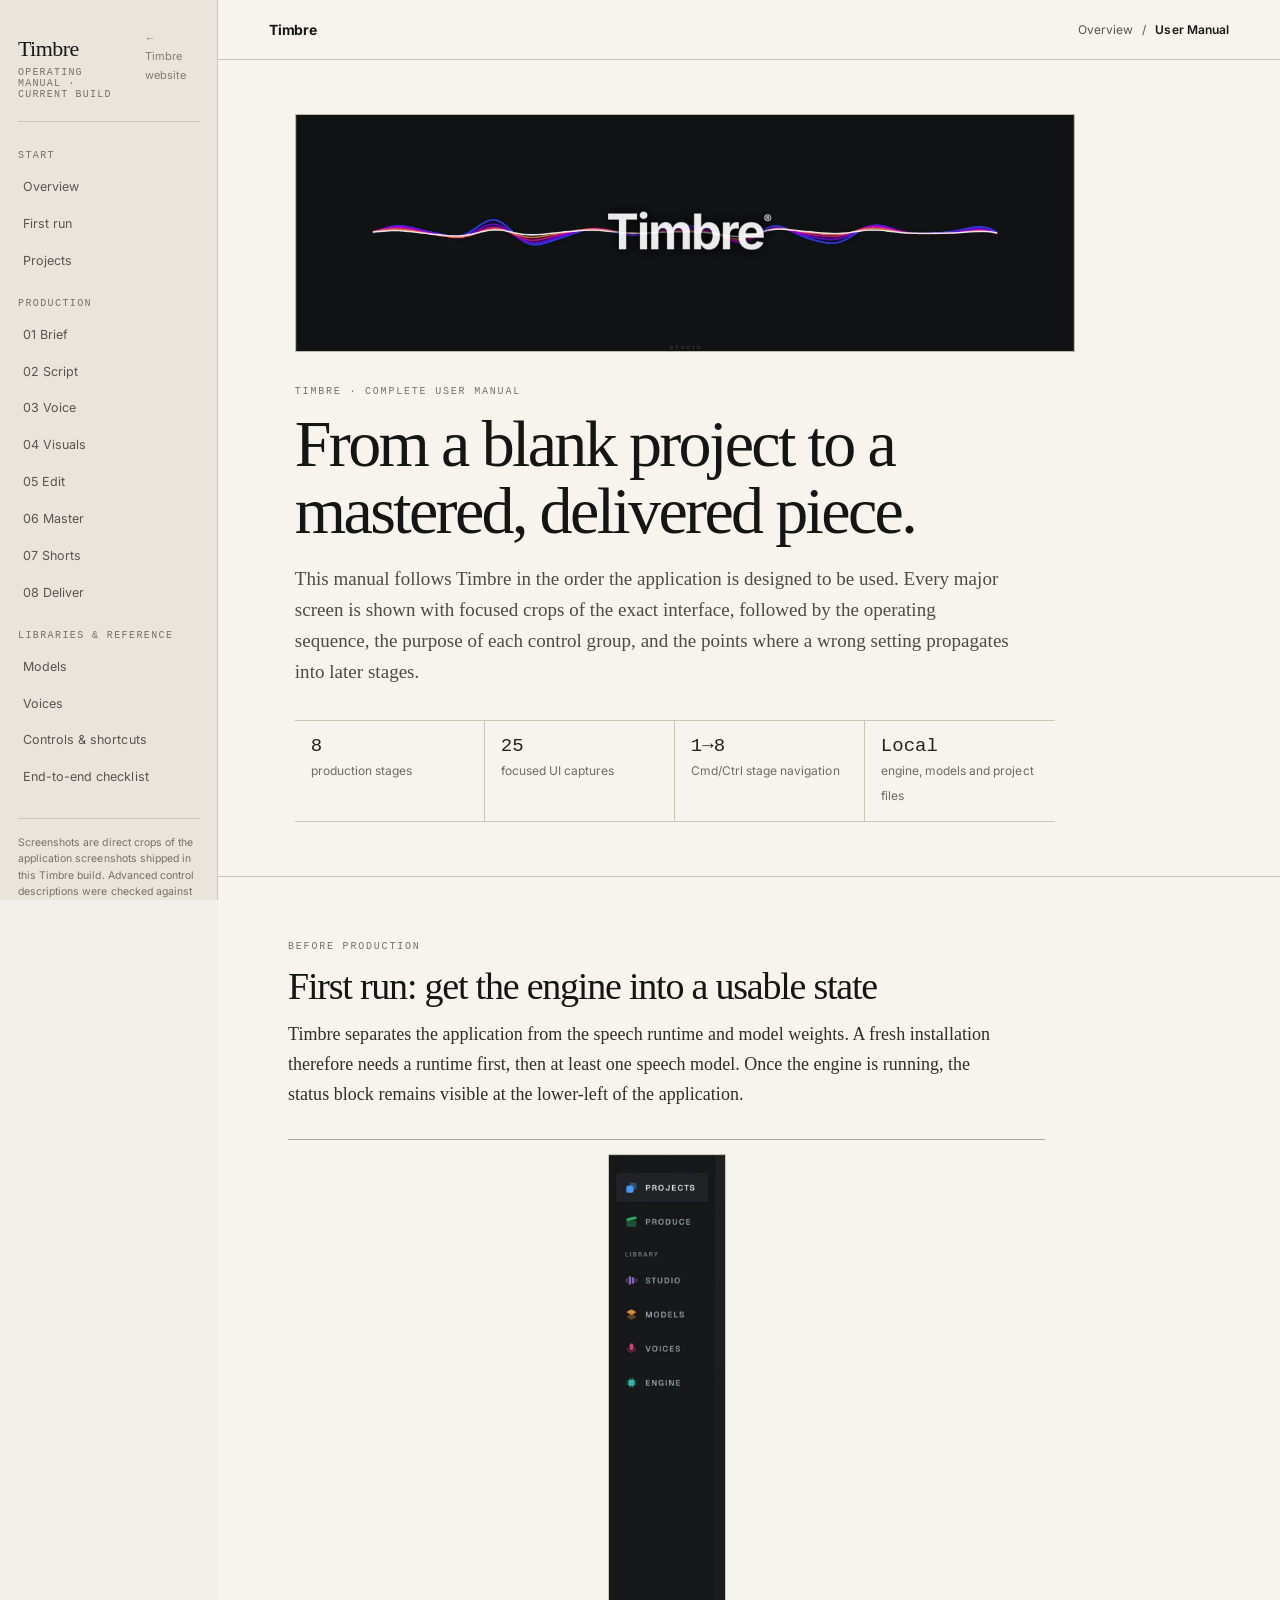
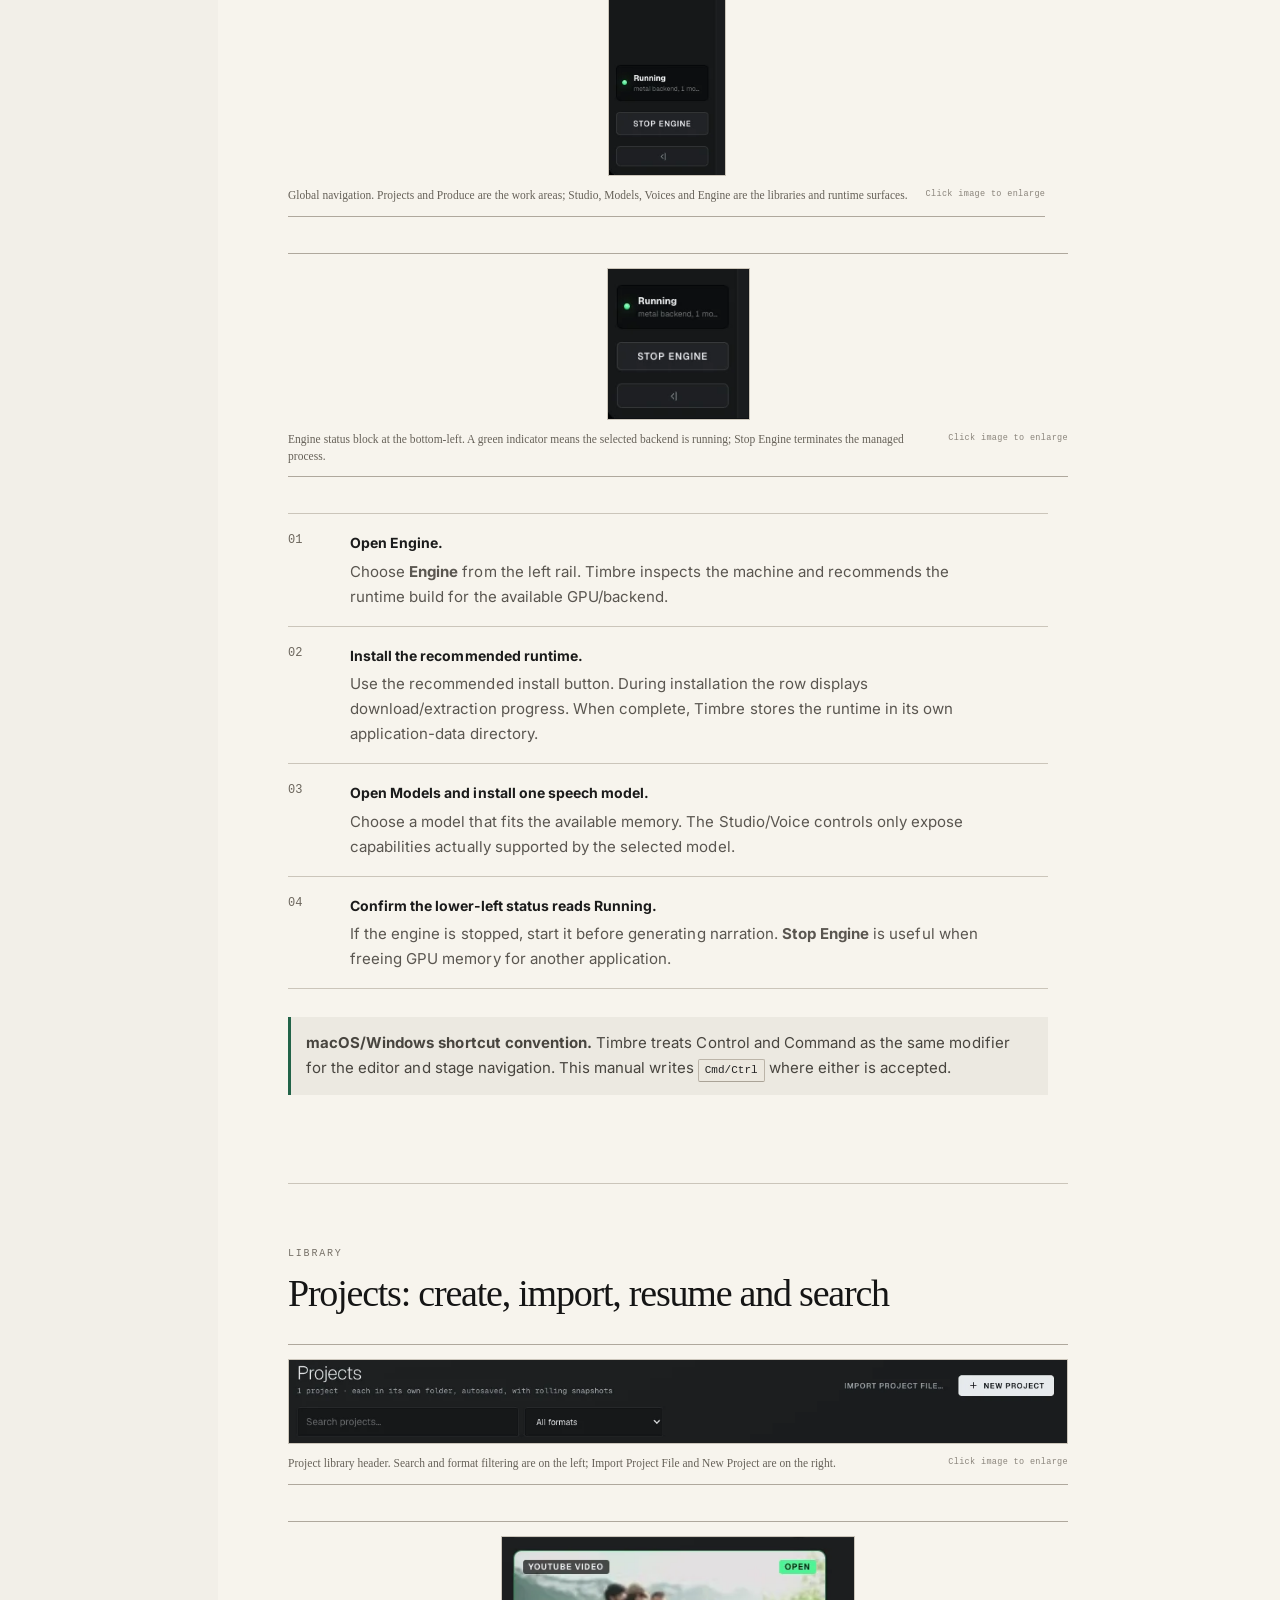
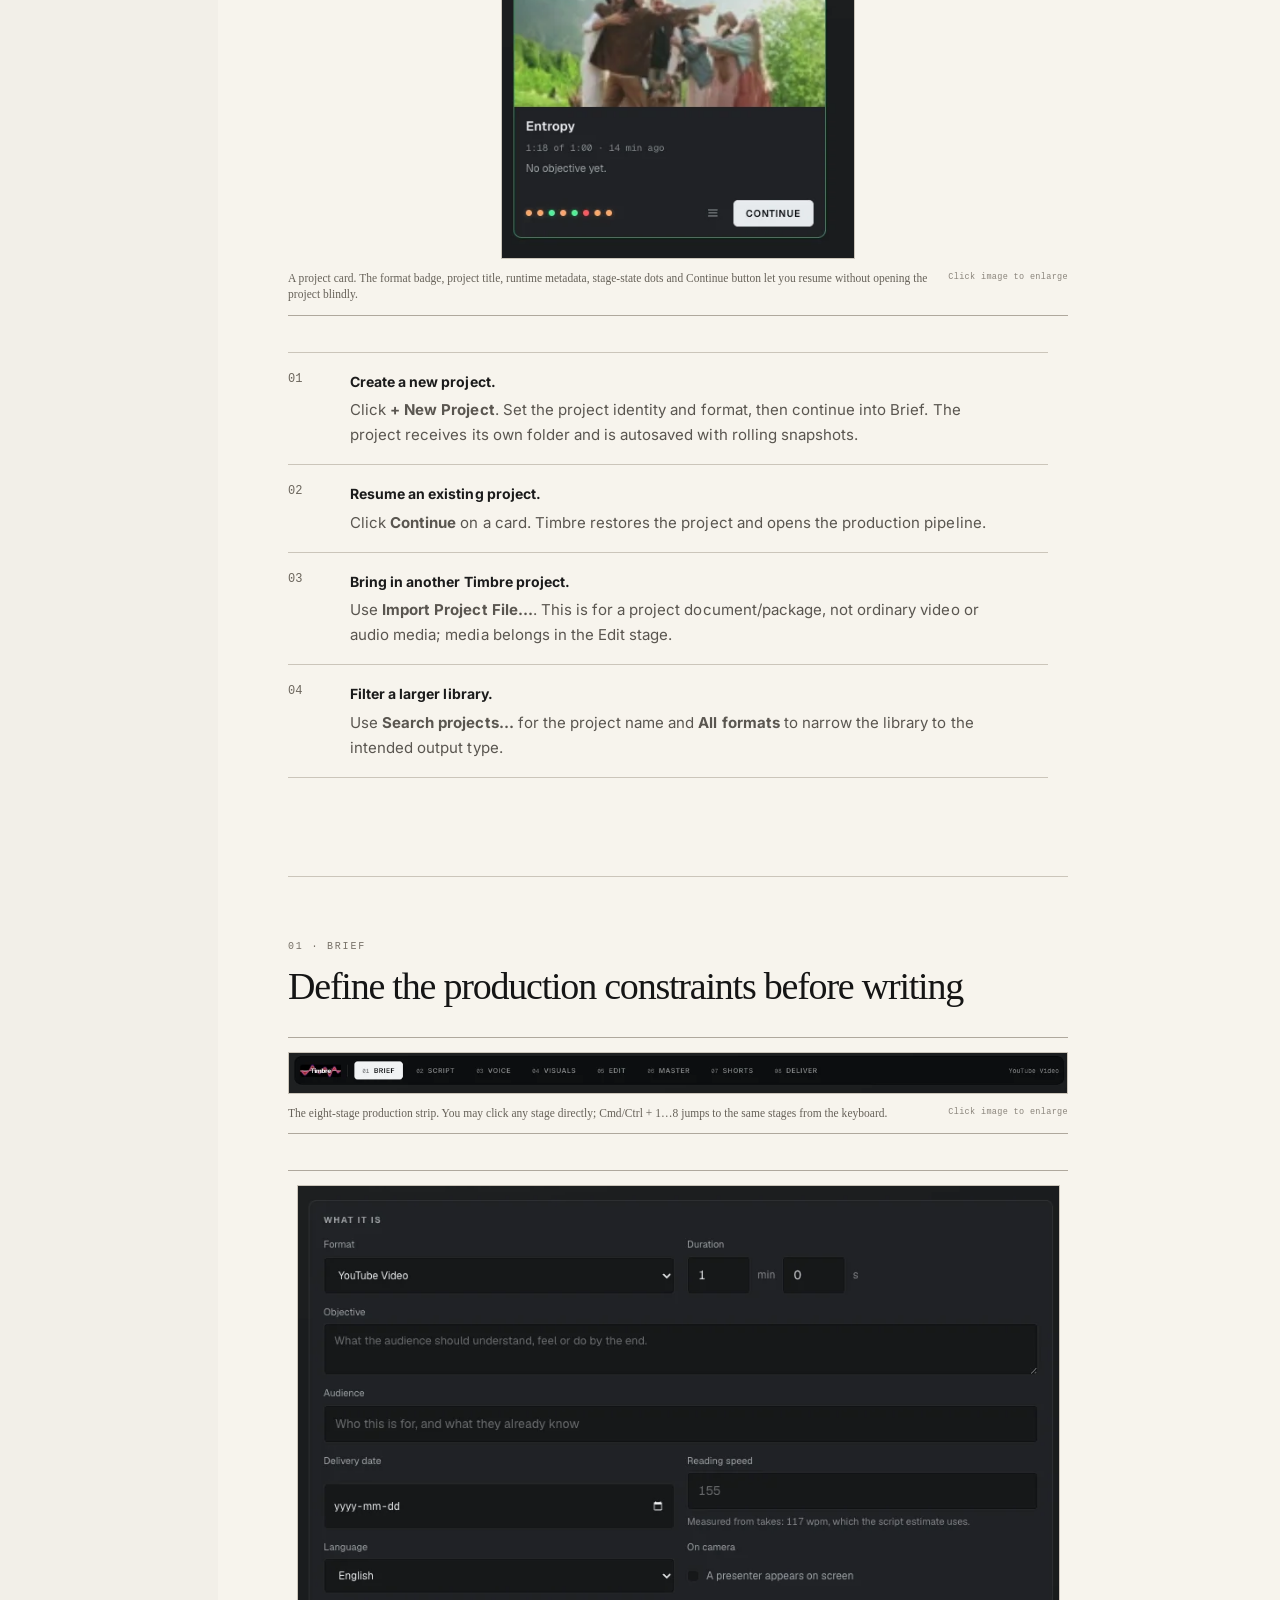
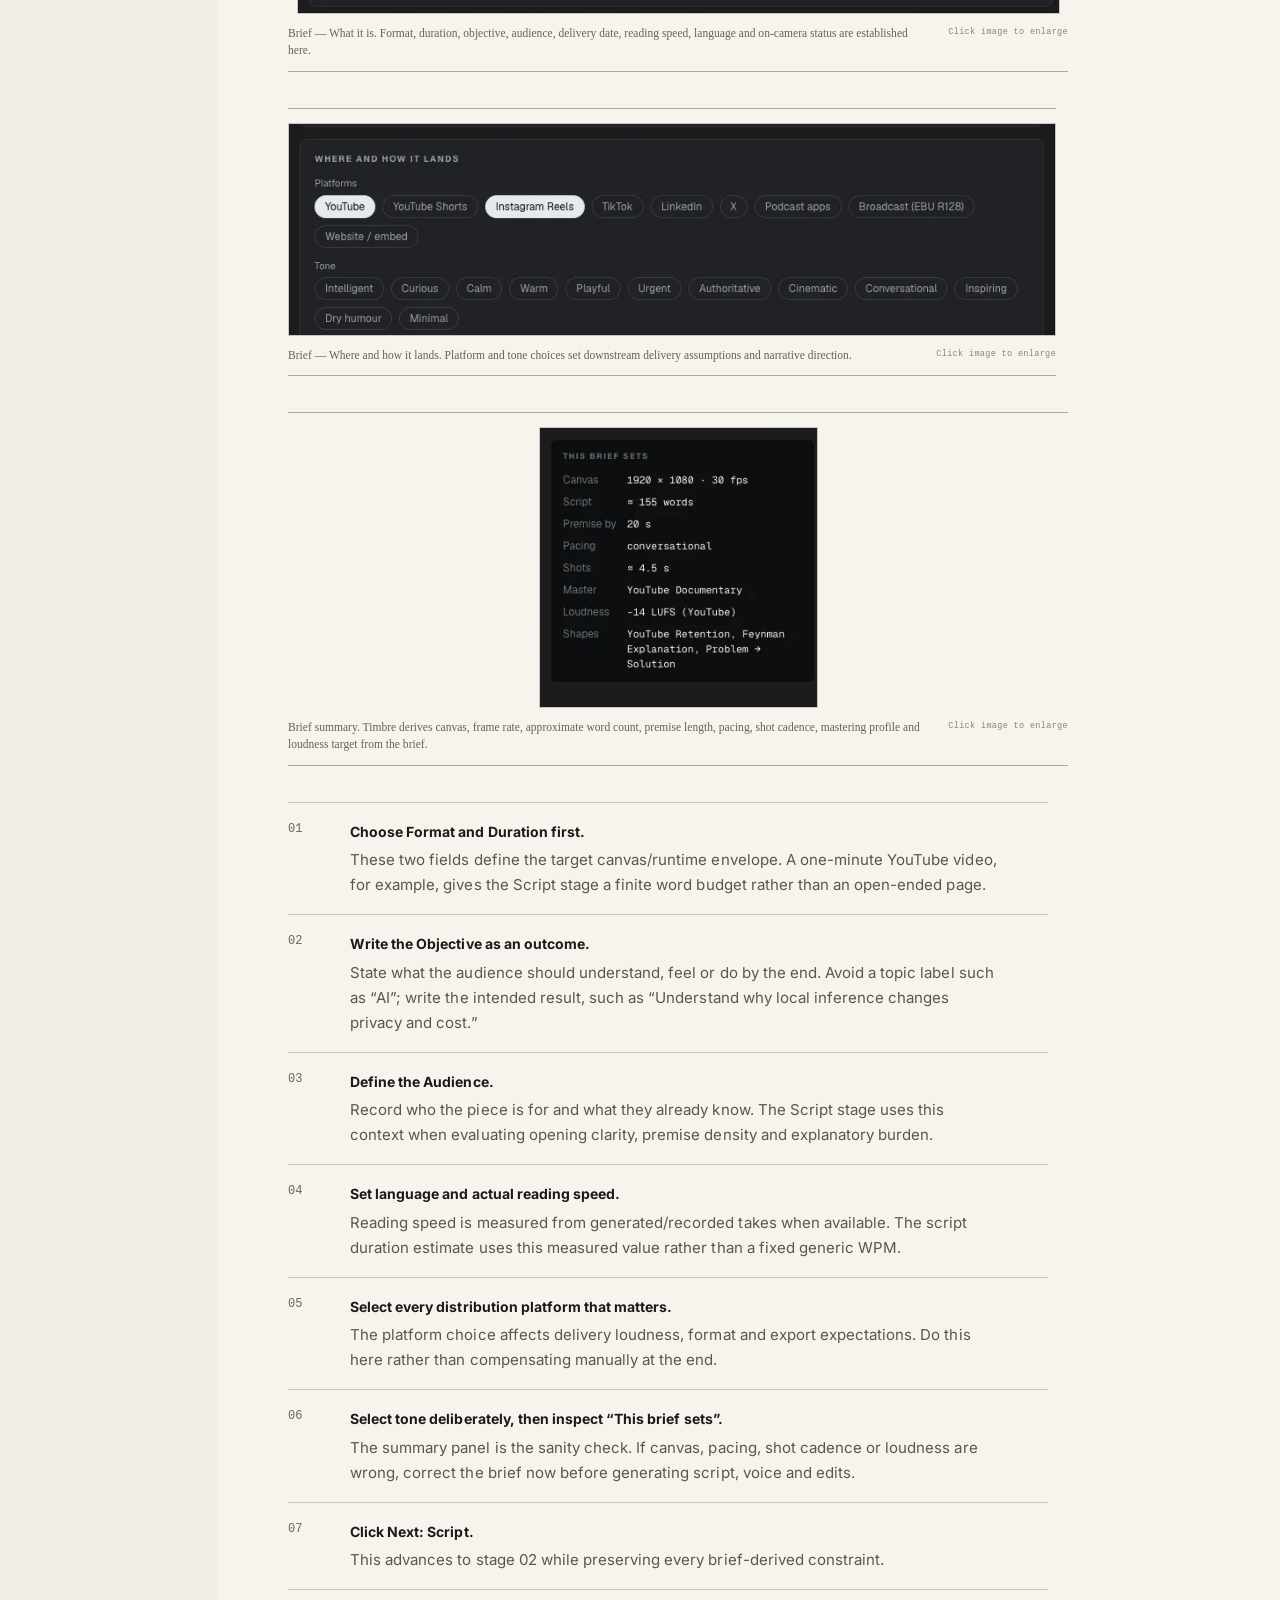
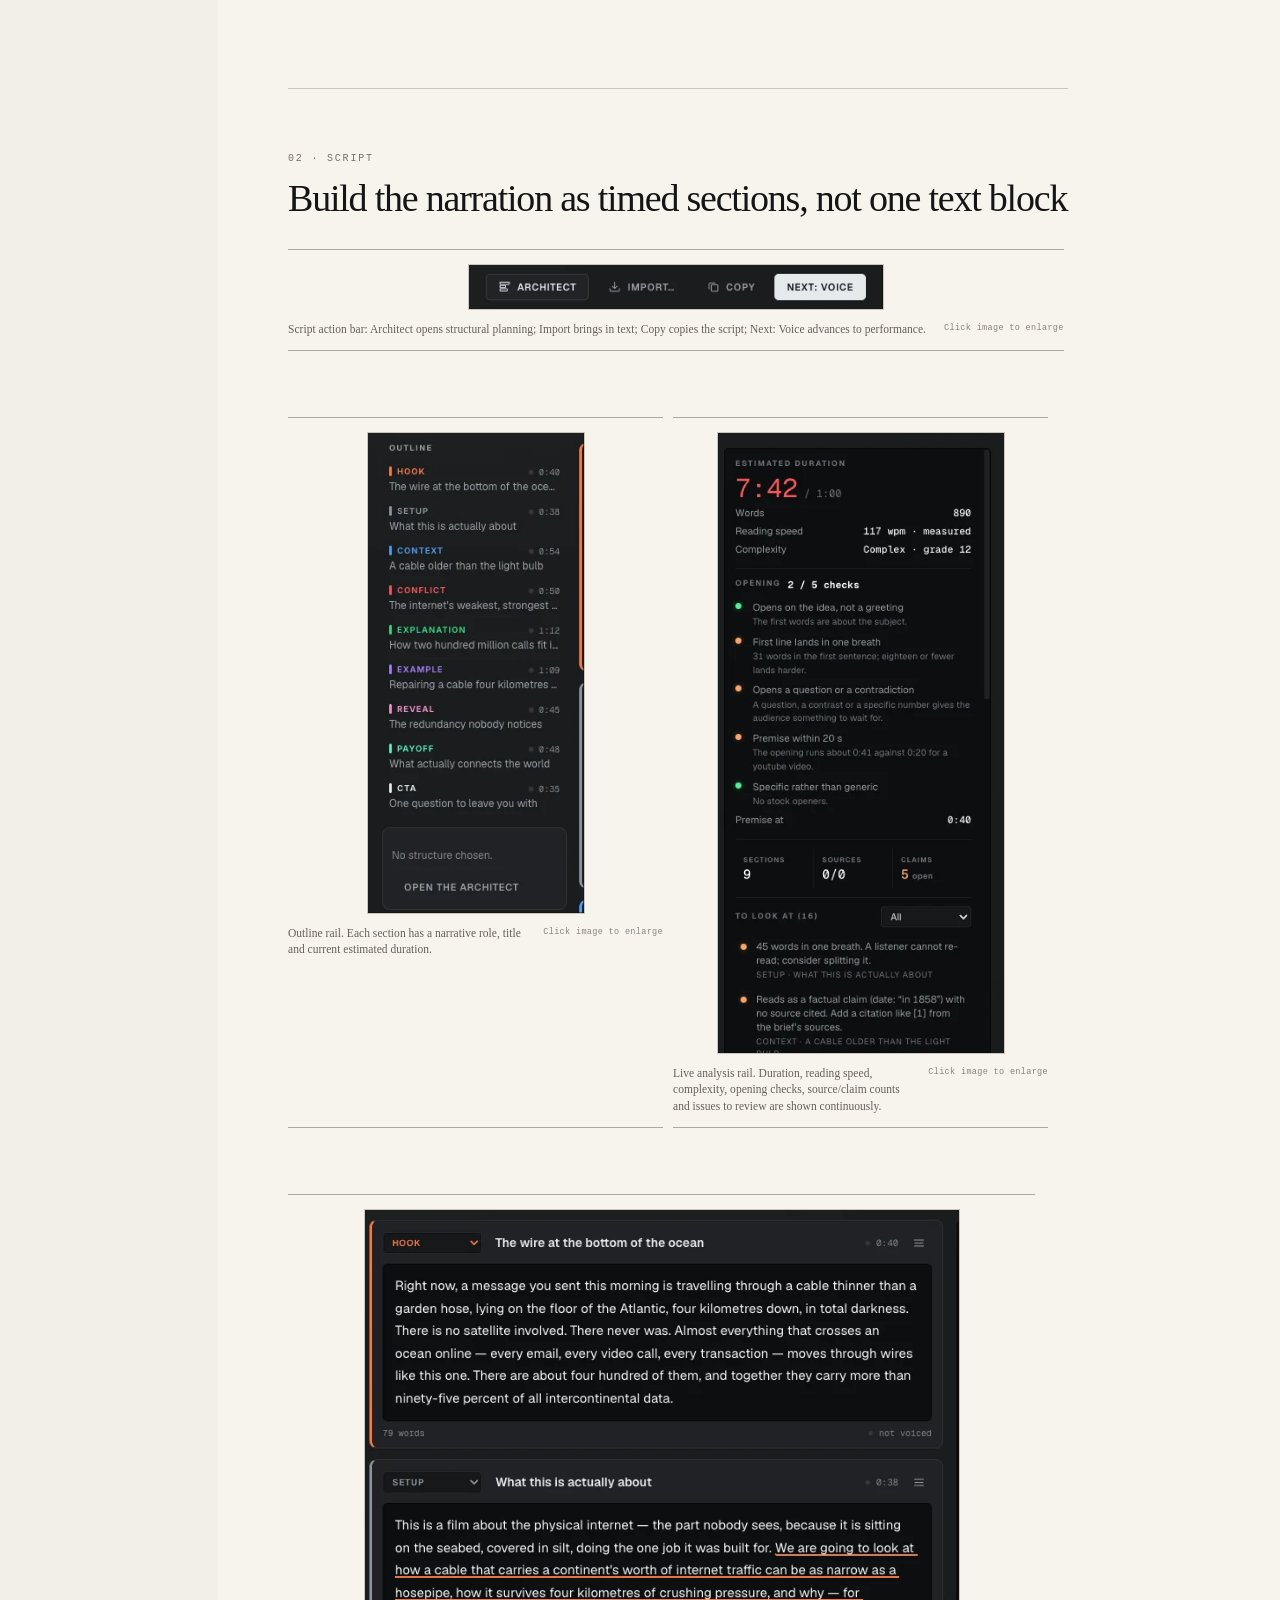
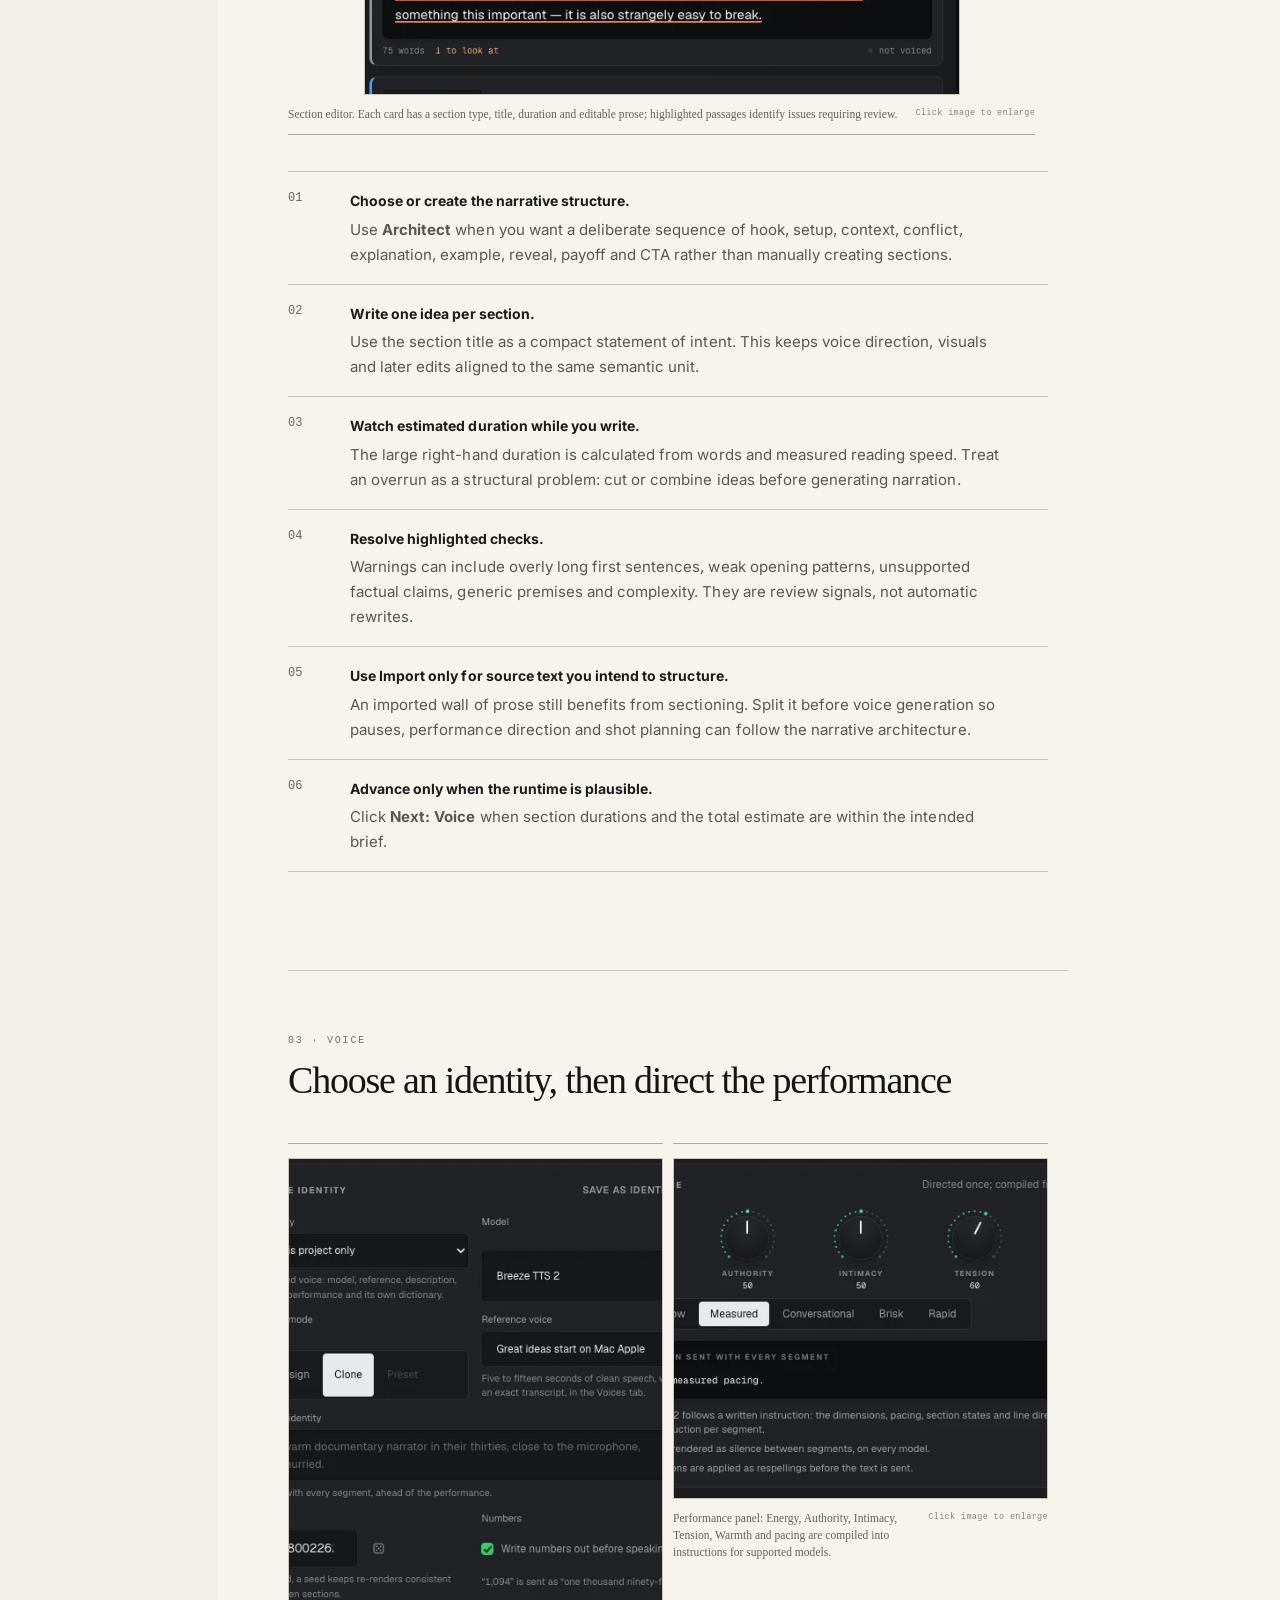
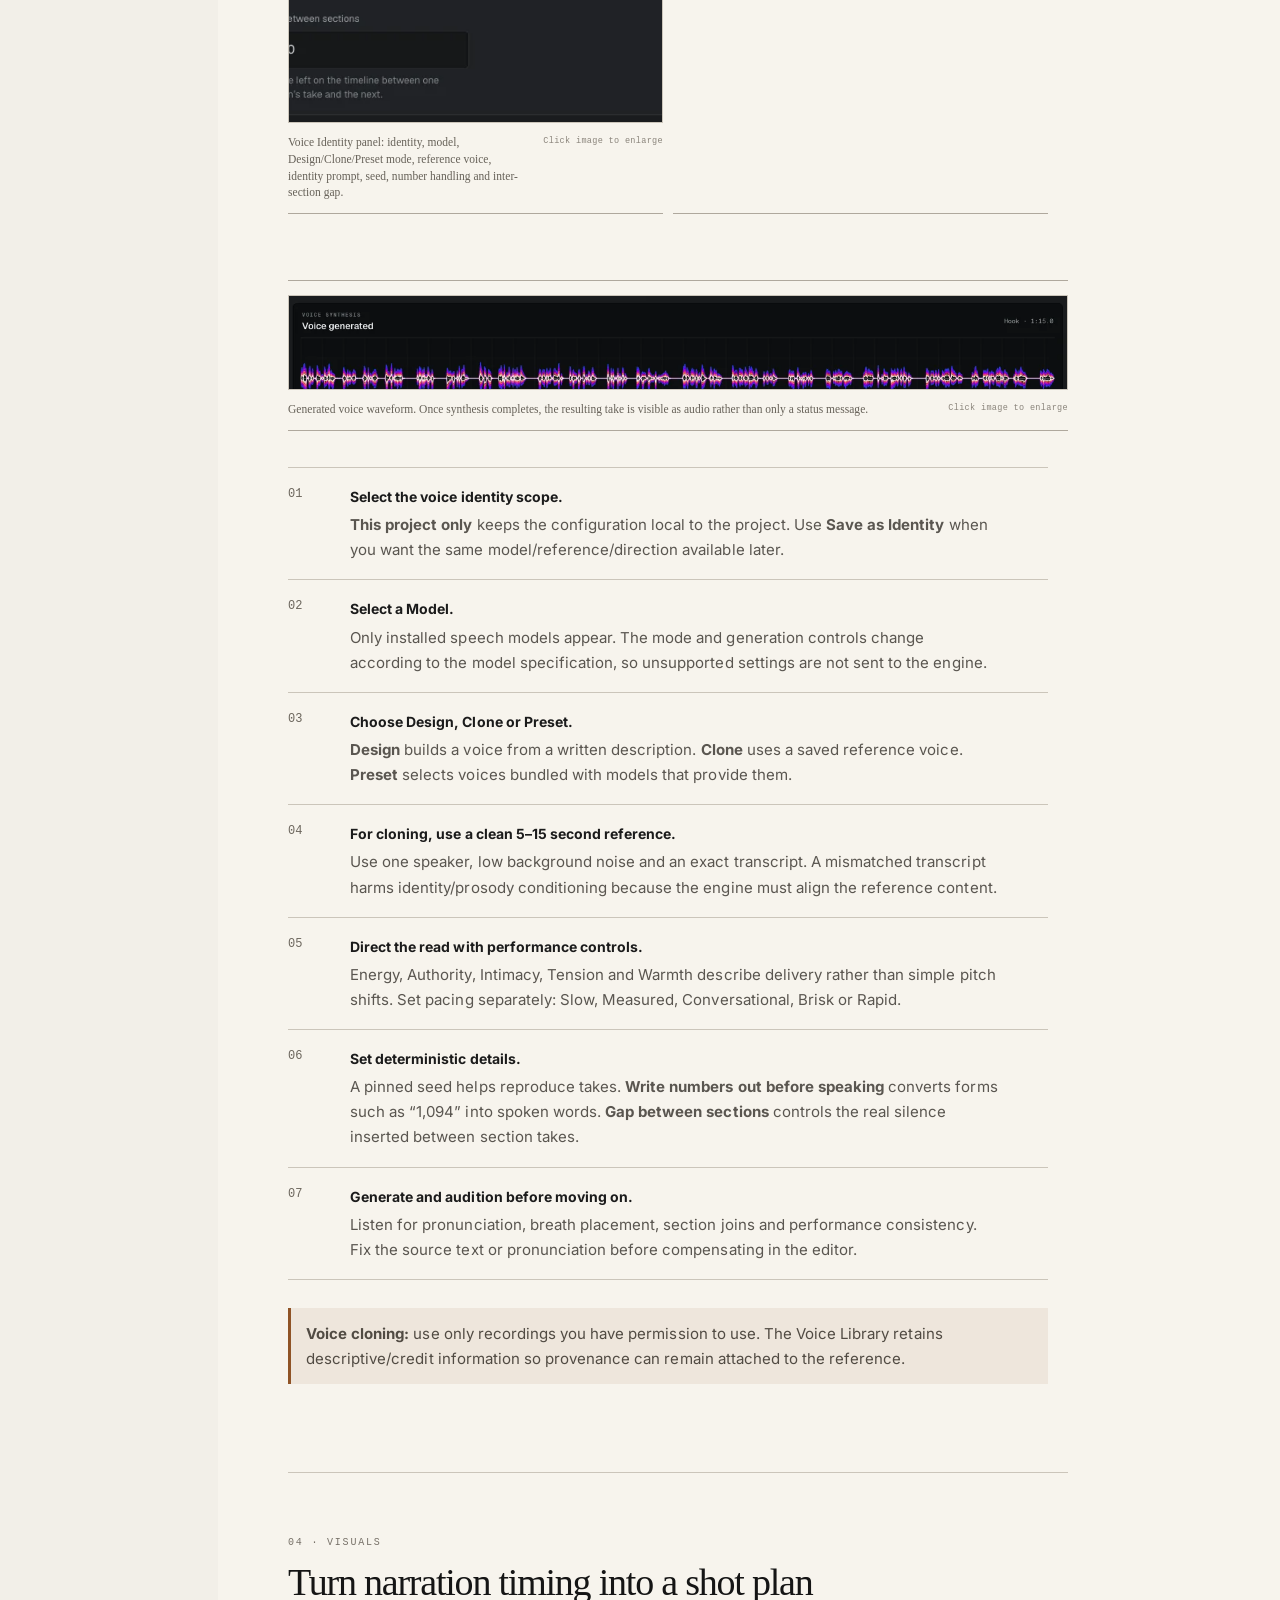
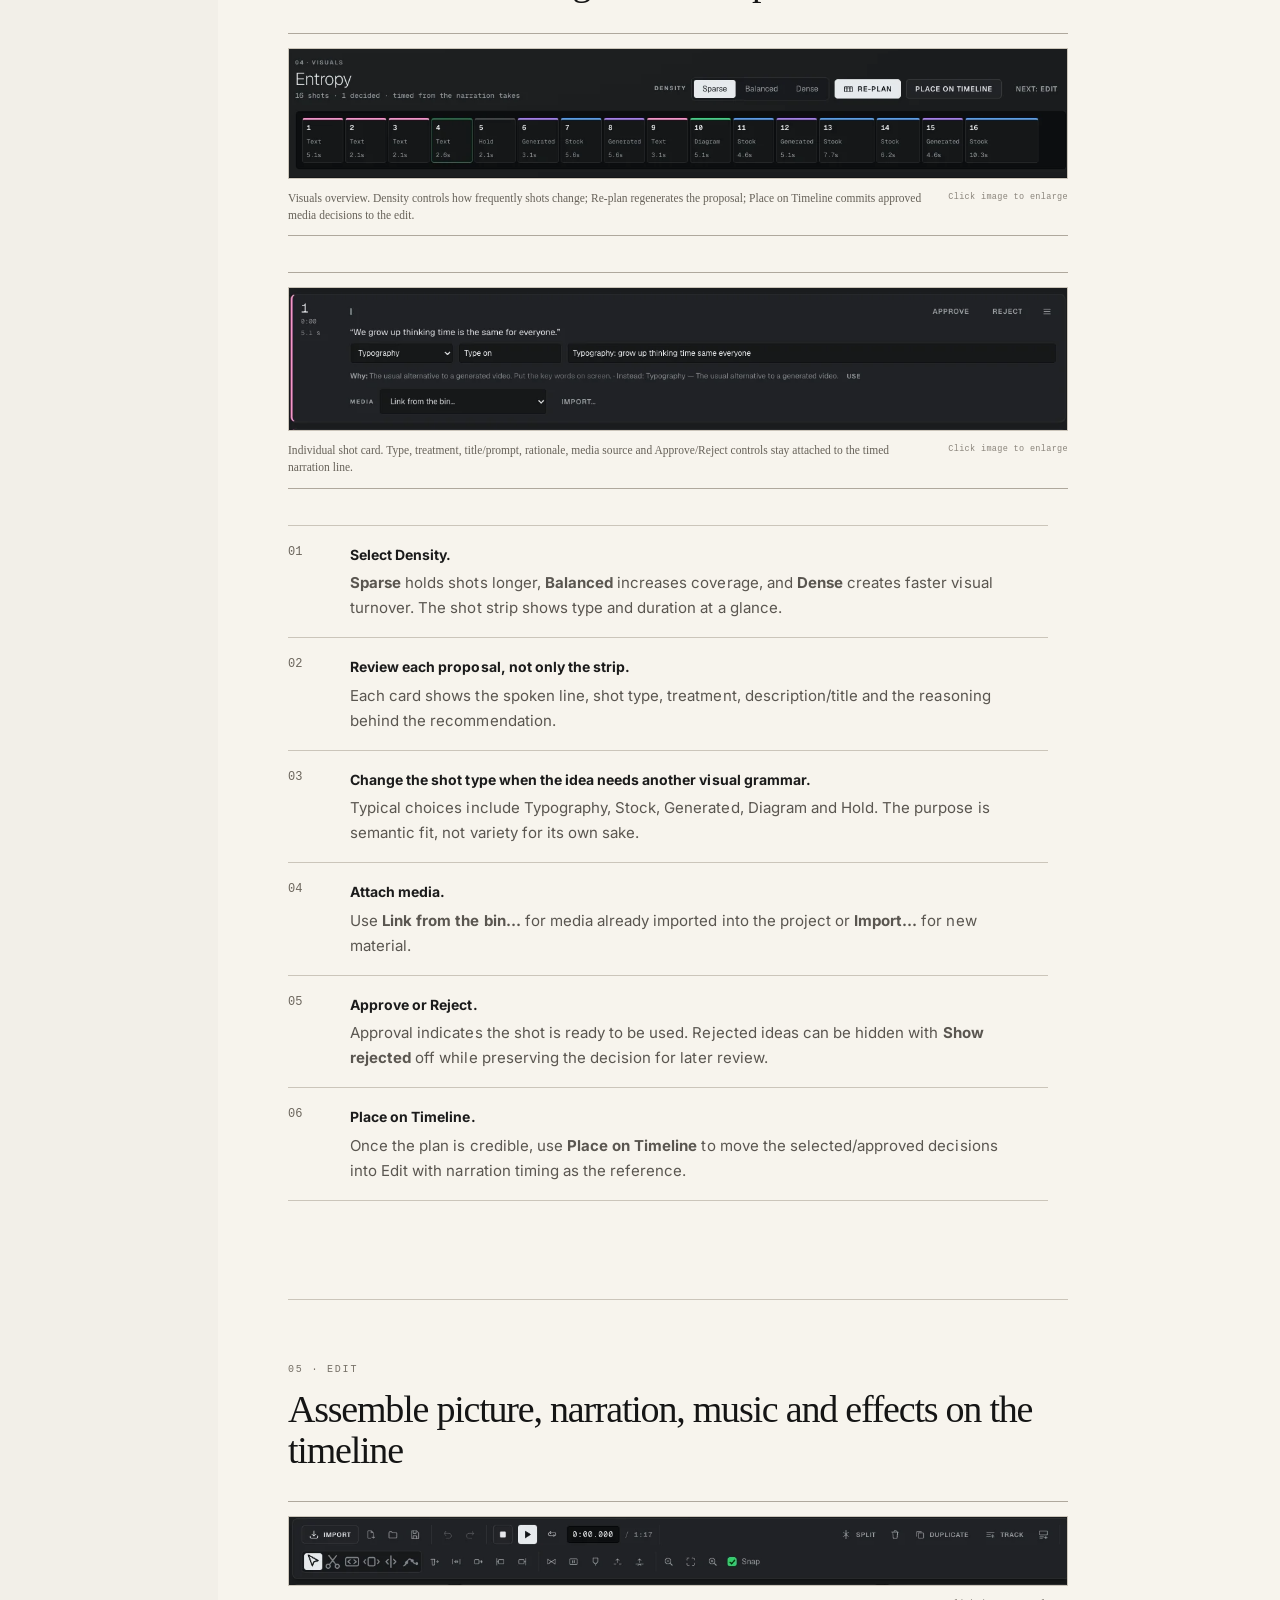
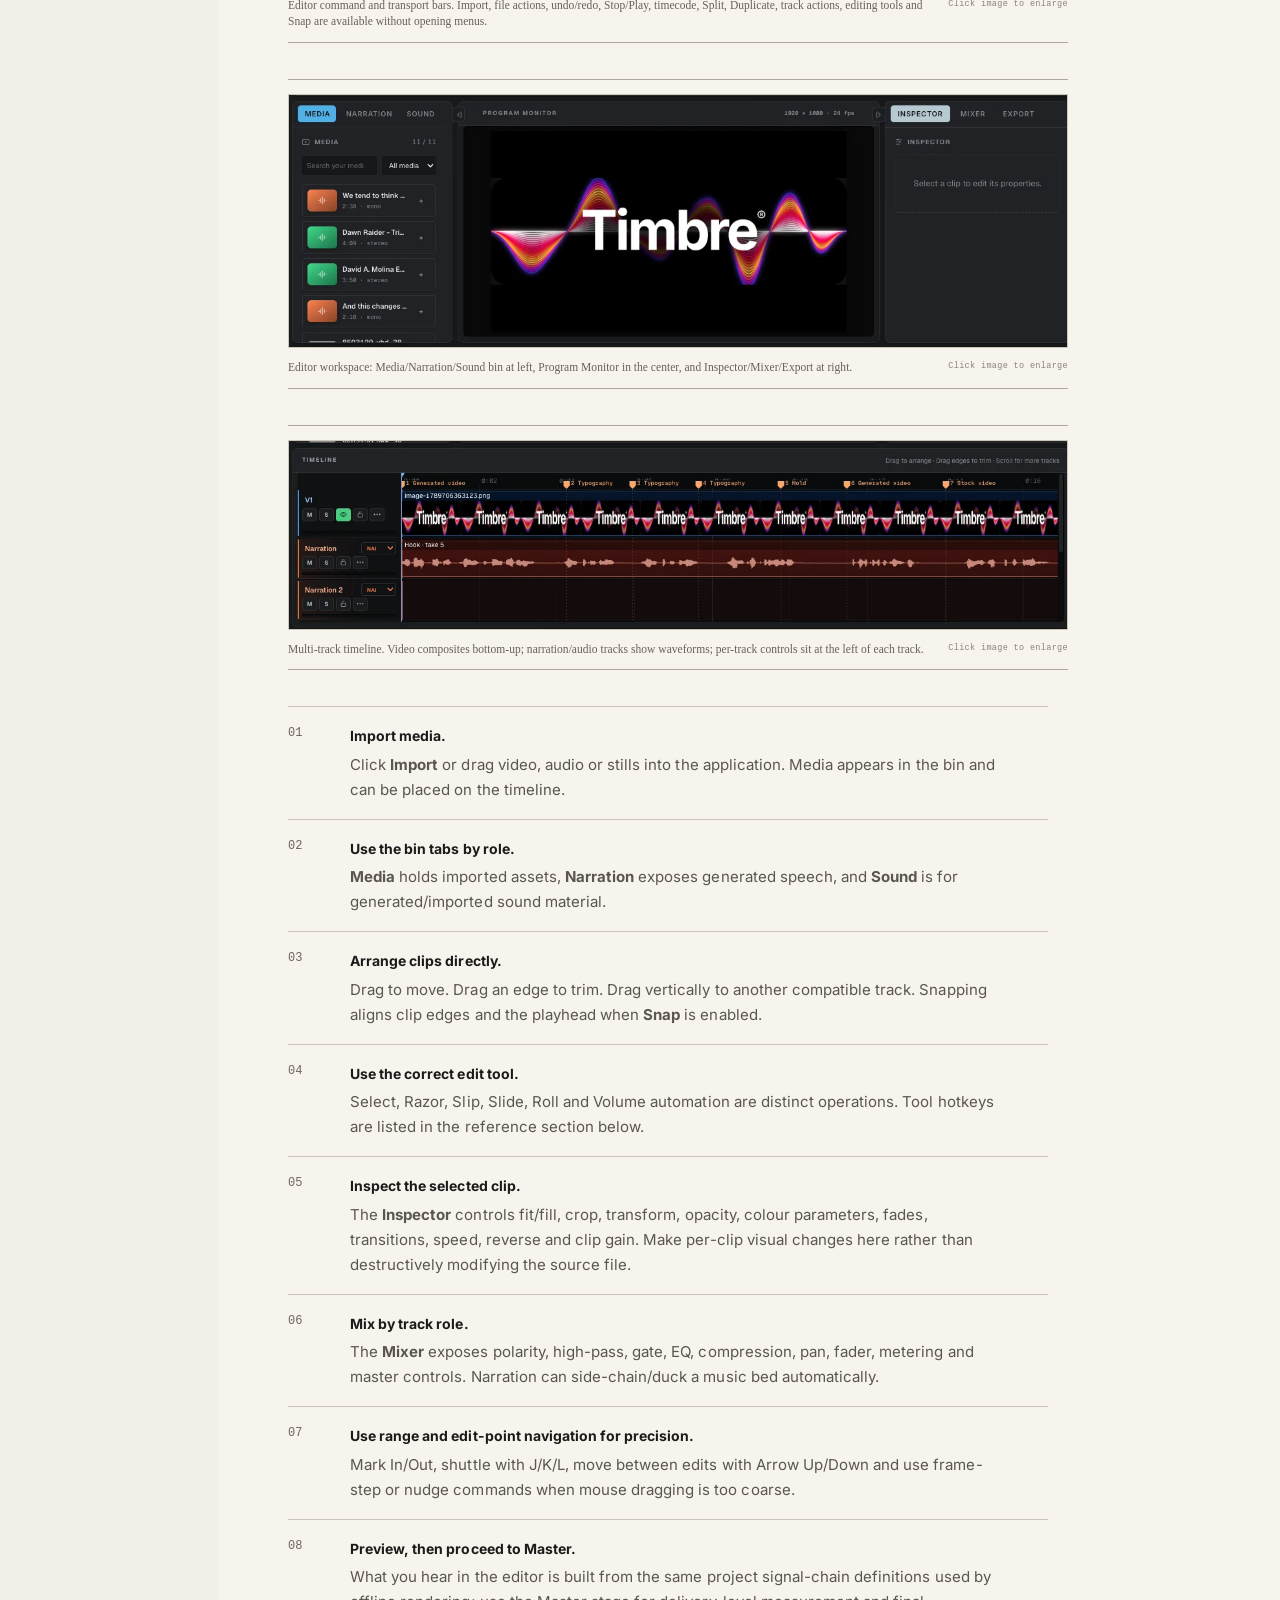
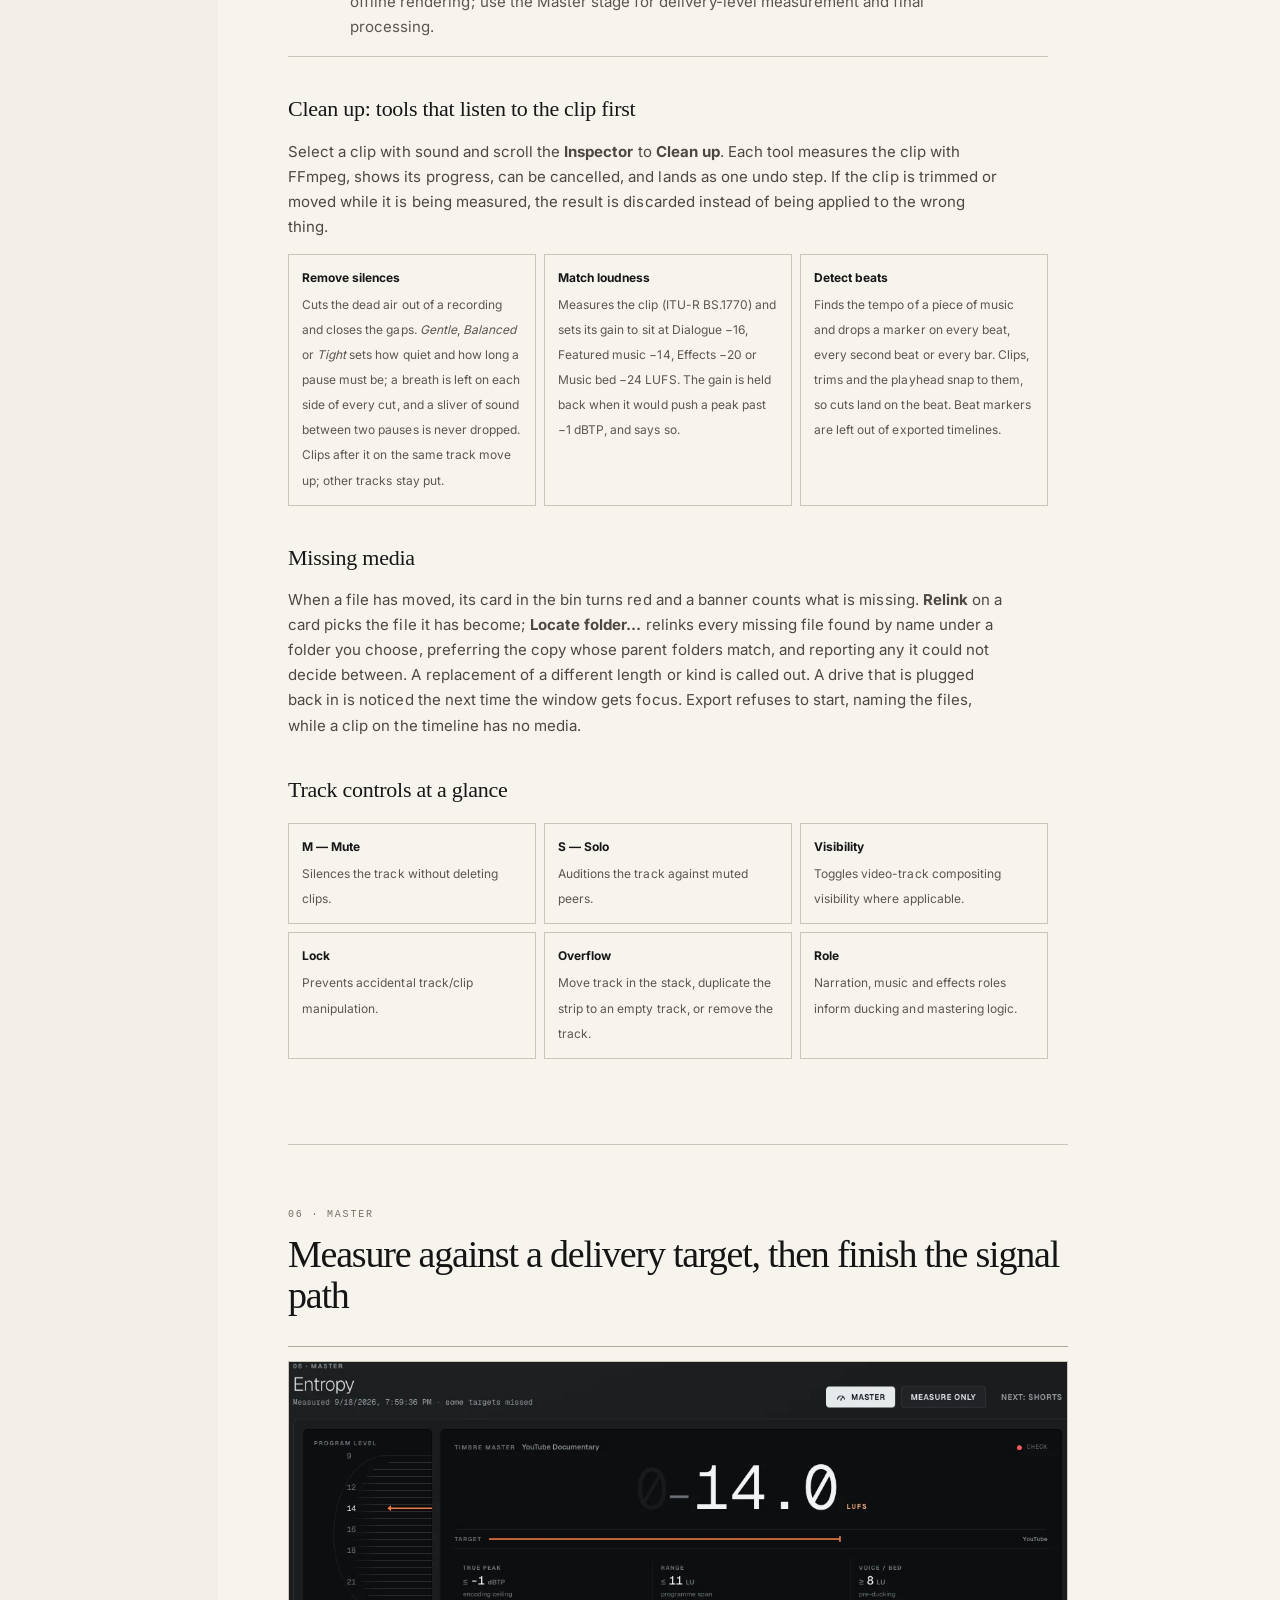
==== commit b4962523: "Point the download buttons at the 1.5.0 release, and document the clean-up tools in the manual" ====
--- a/manual.html
+++ b/manual.html
@@ -135,6 +135,11 @@
 <div class="step"><div><b>Use range and edit-point navigation for precision.</b><p>Mark In/Out, shuttle with J/K/L, move between edits with Arrow Up/Down and use frame-step or nudge commands when mouse dragging is too coarse.</p></div></div>
 <div class="step"><div><b>Preview, then proceed to Master.</b><p>What you hear in the editor is built from the same project signal-chain definitions used by offline rendering; use the Master stage for delivery-level measurement and final processing.</p></div></div>
 </div>
+<h3>Clean up: tools that listen to the clip first</h3>
+<p>Select a clip with sound and scroll the <strong>Inspector</strong> to <strong>Clean up</strong>. Each tool measures the clip with FFmpeg, shows its progress, can be cancelled, and lands as one undo step. If the clip is trimmed or moved while it is being measured, the result is discarded instead of being applied to the wrong thing.</p>
+<div class="controls"><div class="control"><b>Remove silences</b><span>Cuts the dead air out of a recording and closes the gaps. <em>Gentle</em>, <em>Balanced</em> or <em>Tight</em> sets how quiet and how long a pause must be; a breath is left on each side of every cut, and a sliver of sound between two pauses is never dropped. Clips after it on the same track move up; other tracks stay put.</span></div><div class="control"><b>Match loudness</b><span>Measures the clip (ITU-R BS.1770) and sets its gain to sit at Dialogue −16, Featured music −14, Effects −20 or Music bed −24 LUFS. The gain is held back when it would push a peak past −1 dBTP, and says so.</span></div><div class="control"><b>Detect beats</b><span>Finds the tempo of a piece of music and drops a marker on every beat, every second beat or every bar. Clips, trims and the playhead snap to them, so cuts land on the beat. Beat markers are left out of exported timelines.</span></div></div>
+<h3>Missing media</h3>
+<p>When a file has moved, its card in the bin turns red and a banner counts what is missing. <strong>Relink</strong> on a card picks the file it has become; <strong>Locate folder…</strong> relinks every missing file found by name under a folder you choose, preferring the copy whose parent folders match, and reporting any it could not decide between. A replacement of a different length or kind is called out. A drive that is plugged back in is noticed the next time the window gets focus. Export refuses to start, naming the files, while a clip on the timeline has no media.</p>
 <h3>Track controls at a glance</h3>
 <div class="controls"><div class="control"><b>M — Mute</b><span>Silences the track without deleting clips.</span></div><div class="control"><b>S — Solo</b><span>Auditions the track against muted peers.</span></div><div class="control"><b>Visibility</b><span>Toggles video-track compositing visibility where applicable.</span></div><div class="control"><b>Lock</b><span>Prevents accidental track/clip manipulation.</span></div><div class="control"><b>Overflow</b><span>Move track in the stack, duplicate the strip to an empty track, or remove the track.</span></div><div class="control"><b>Role</b><span>Narration, music and effects roles inform ducking and mastering logic.</span></div></div>
 </section>
@@ -256,6 +261,7 @@
 <h3>Editor keyboard reference</h3>
 <div class="tablewrap"><table><thead><tr><th>Keys</th><th>Action</th></tr></thead><tbody>
 <tr><td><kbd>V</kbd> / <kbd>C</kbd> / <kbd>Y</kbd> / <kbd>U</kbd> / <kbd>N</kbd> / <kbd>A</kbd></td><td>Select / Razor / Slip / Slide / Roll / Volume automation tools.</td></tr>
+<tr><td><kbd>Cmd/Ctrl</kbd> + <kbd>K</kbd></td><td>Command palette: find and run any action by name, from any page. Recent commands are listed first.</td></tr>
 <tr><td><kbd>Space</kbd></td><td>Play or pause.</td></tr>
 <tr><td><kbd>J</kbd> <kbd>K</kbd> <kbd>L</kbd></td><td>Reverse / stop / forward shuttle. Repeated J or L increases shuttle rate; hold K and tap J/L to step a frame.</td></tr>
 <tr><td><kbd>S</kbd></td><td>Split at the playhead.</td></tr>
